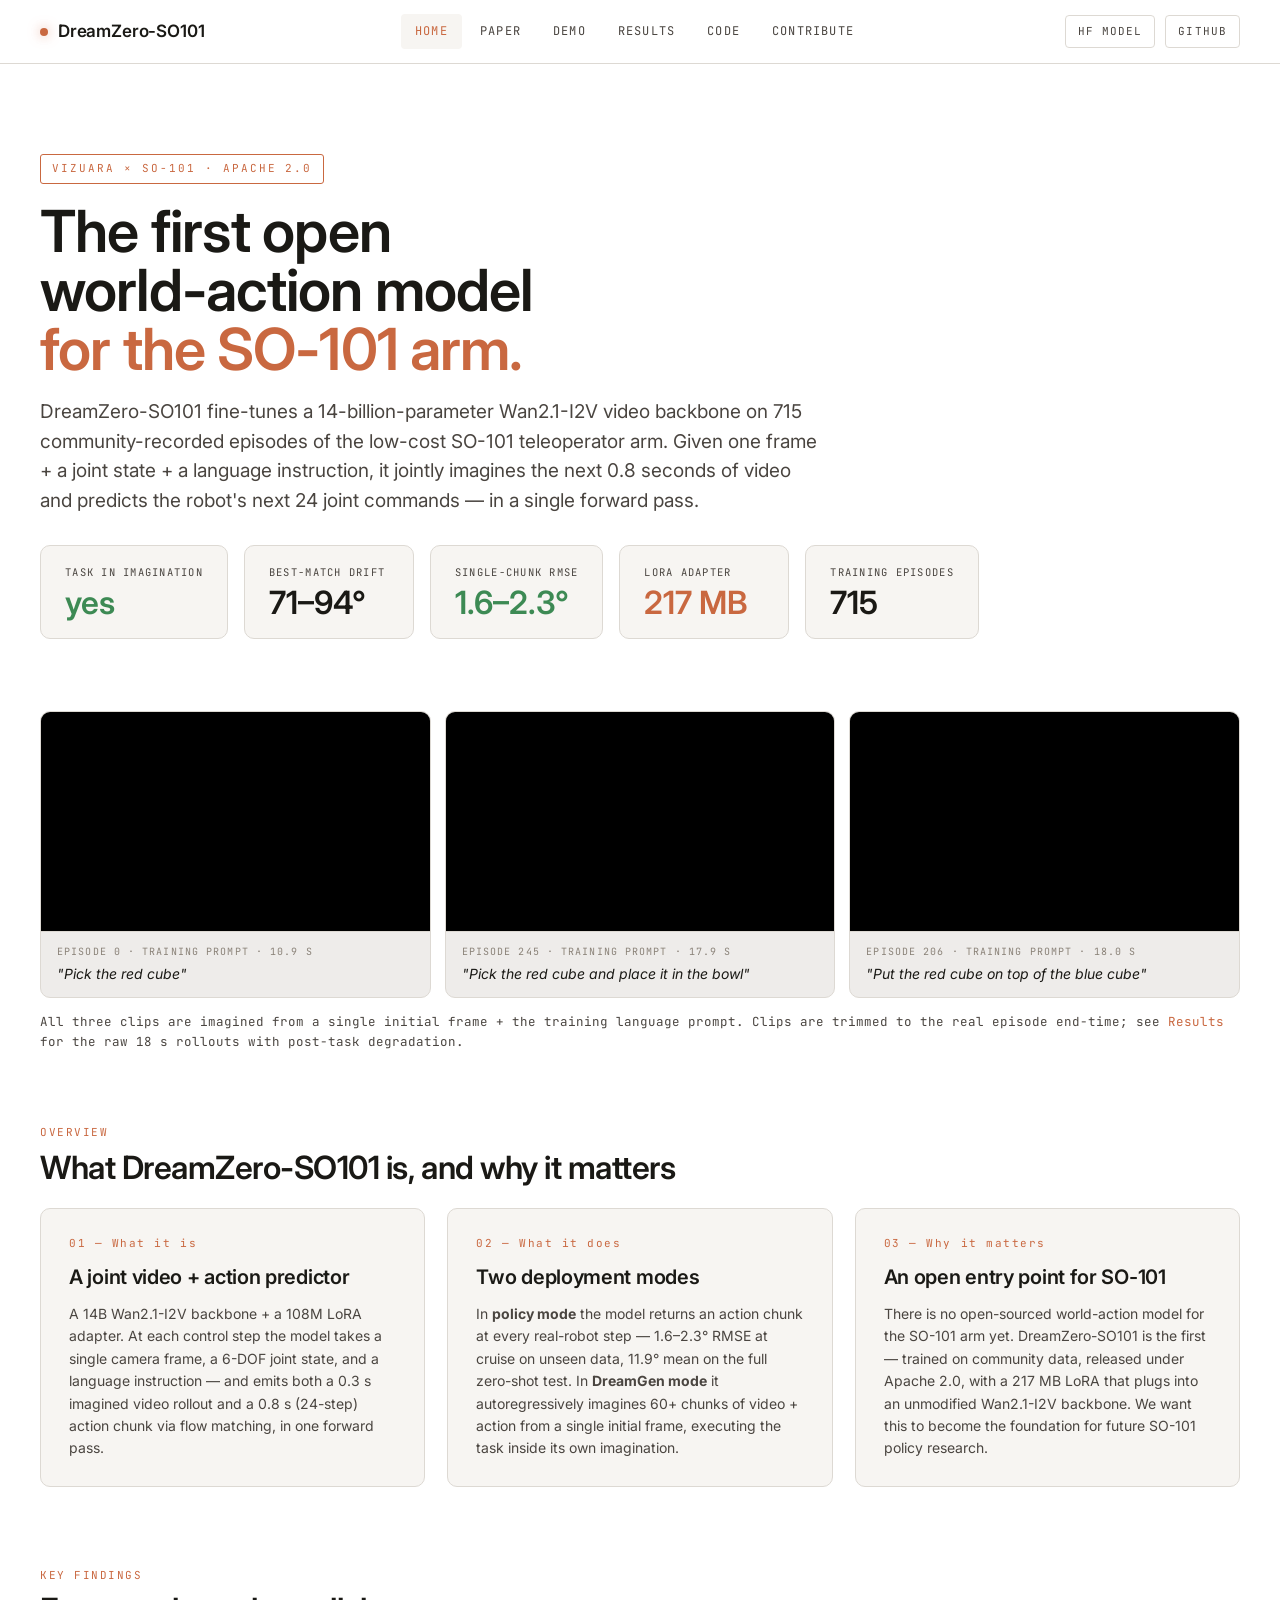
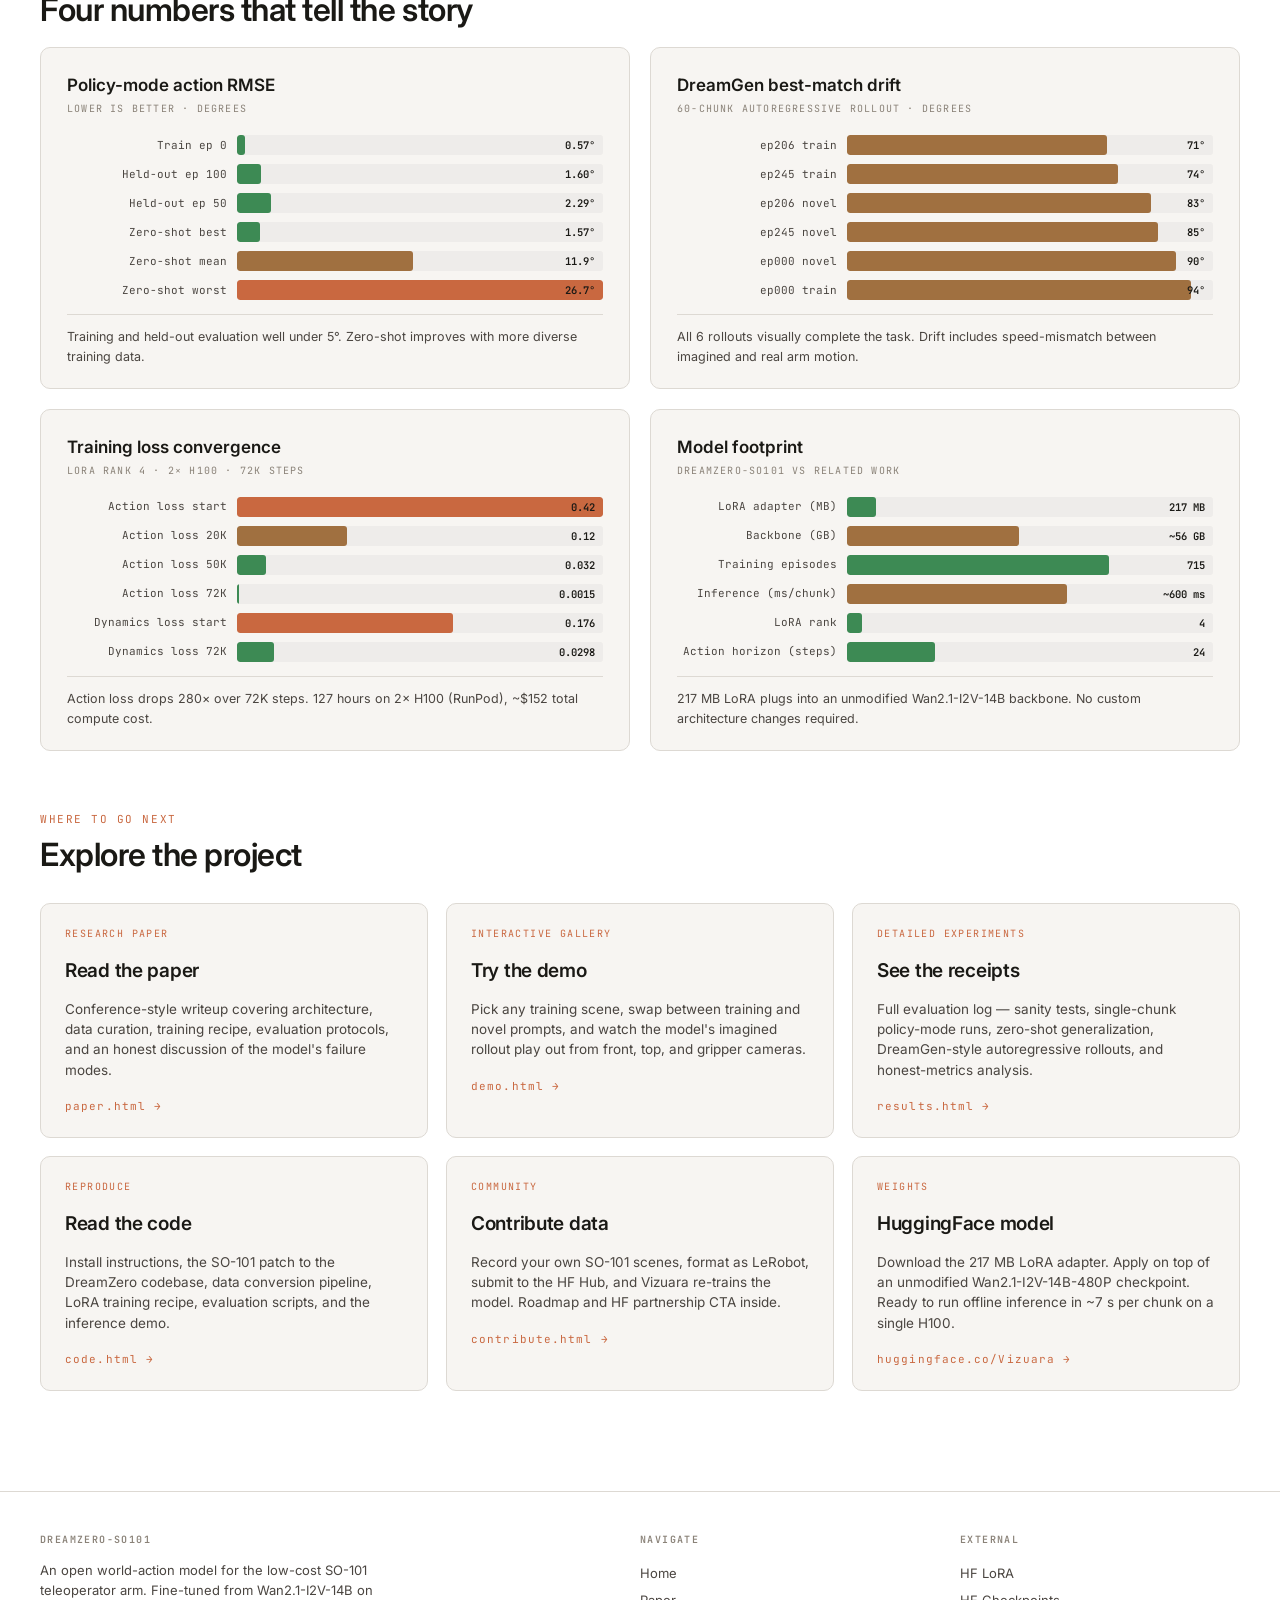
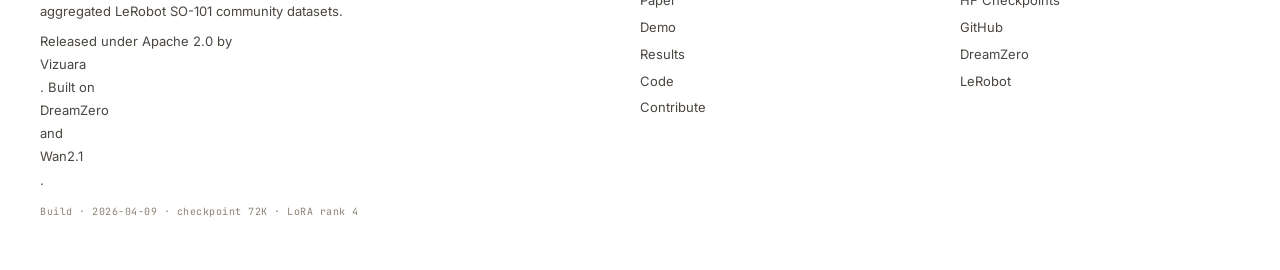
==== index.html @ cf48839a "Initial commit: DreamZero-SO101 research site" ====
<!doctype html>
<html lang="en">
<head>
<meta charset="utf-8" />
<meta name="viewport" content="width=device-width,initial-scale=1" />
<title>DreamZero-SO101 — An Open World-Action Model for the SO-101 Arm</title>
<meta name="description" content="DreamZero-SO101 is an open-source world-action model for the SO-101 robot arm, fine-tuned from Wan2.1-I2V-14B on 715 community episodes. Apache 2.0." />
<link rel="preconnect" href="https://fonts.googleapis.com">
<link rel="preconnect" href="https://fonts.gstatic.com" crossorigin>
<link href="https://fonts.googleapis.com/css2?family=Inter:wght@300;400;500;600;700&family=JetBrains+Mono:wght@400;500;600&display=swap" rel="stylesheet">
<link rel="stylesheet" href="assets/css/tokens.css">
<link rel="stylesheet" href="assets/css/layout.css">
<link rel="stylesheet" href="assets/css/components.css">
</head>
<body>

<nav class="topnav">
  <div class="topnav-inner">
    <a href="index.html" class="topnav-brand"><span class="dot"></span>DreamZero-SO101</a>
    <div class="topnav-links">
      <a href="index.html">Home</a>
      <a href="paper.html">Paper</a>
      <a href="demo.html">Demo</a>
      <a href="results.html">Results</a>
      <a href="code.html">Code</a>
      <a href="contribute.html">Contribute</a>
    </div>
    <div class="topnav-ext">
      <a href="https://huggingface.co/Vizuara/dreamzero-so101-lora" target="_blank" rel="noopener">HF Model</a>
      <a href="https://github.com/vizuara/dreamzero-so101" target="_blank" rel="noopener">GitHub</a>
    </div>
  </div>
</nav>

<div class="container">

  <section class="hero">
    <span class="kicker">Vizuara × SO-101 · Apache 2.0</span>
    <h1 style="margin-top:18px">The first open<br/>world-action model<br/><span class="accent">for the SO-101 arm.</span></h1>
    <p class="lead">
      DreamZero-SO101 fine-tunes a 14-billion-parameter Wan2.1-I2V video backbone on 715 community-recorded episodes of the low-cost SO-101 teleoperator arm.
      Given one frame + a joint state + a language instruction, it jointly imagines the next 0.8 seconds of video and predicts the robot's next 24 joint commands — in a single forward pass.
    </p>

    <div class="score-bar">
      <div class="score-pill">
        <span class="label">Task in imagination</span>
        <span class="value pass">yes</span>
      </div>
      <div class="score-pill">
        <span class="label">Best-match drift</span>
        <span class="value">71–94°</span>
      </div>
      <div class="score-pill">
        <span class="label">Single-chunk RMSE</span>
        <span class="value pass">1.6–2.3°</span>
      </div>
      <div class="score-pill">
        <span class="label">LoRA adapter</span>
        <span class="value accent">217 MB</span>
      </div>
      <div class="score-pill">
        <span class="label">Training episodes</span>
        <span class="value">715</span>
      </div>
    </div>
  </section>

  <!-- Hero video carousel -->
  <section class="hero-carousel">
    <div class="hero-clip">
      <video src="gallery/ep000_train/rollout_front.mp4" autoplay loop muted playsinline></video>
      <div class="meta">
        <div class="ep">Episode 0 · training prompt · 10.9 s</div>
        <div class="prompt">"Pick the red cube"</div>
      </div>
    </div>
    <div class="hero-clip">
      <video src="gallery/ep245_train/rollout_front.mp4" autoplay loop muted playsinline></video>
      <div class="meta">
        <div class="ep">Episode 245 · training prompt · 17.9 s</div>
        <div class="prompt">"Pick the red cube and place it in the bowl"</div>
      </div>
    </div>
    <div class="hero-clip">
      <video src="gallery/ep206_train/rollout_front.mp4" autoplay loop muted playsinline></video>
      <div class="meta">
        <div class="ep">Episode 206 · training prompt · 18.0 s</div>
        <div class="prompt">"Put the red cube on top of the blue cube"</div>
      </div>
    </div>
  </section>
  <p class="muted" style="font-size:12.5px;margin-top:6px;font-family:var(--font-mono)">All three clips are imagined from a single initial frame + the training language prompt. Clips are trimmed to the real episode end-time; see <a href="results.html">Results</a> for the raw 18 s rollouts with post-task degradation.</p>

  <!-- Three-column explainer -->
  <section class="section-head" style="margin-top:72px">
    <div class="eyebrow">Overview</div>
    <h2>What DreamZero-SO101 is, and why it matters</h2>
  </section>

  <div class="feature-grid">
    <div class="feature-card">
      <div class="num">01 — What it is</div>
      <h4>A joint video + action predictor</h4>
      <p>A 14B Wan2.1-I2V backbone + a 108M LoRA adapter. At each control step the model takes a single camera frame, a 6-DOF joint state, and a language instruction — and emits both a 0.3 s imagined video rollout and a 0.8 s (24-step) action chunk via flow matching, in one forward pass.</p>
    </div>
    <div class="feature-card">
      <div class="num">02 — What it does</div>
      <h4>Two deployment modes</h4>
      <p>In <b>policy mode</b> the model returns an action chunk at every real-robot step — 1.6–2.3° RMSE at cruise on unseen data, 11.9° mean on the full zero-shot test. In <b>DreamGen mode</b> it autoregressively imagines 60+ chunks of video + action from a single initial frame, executing the task inside its own imagination.</p>
    </div>
    <div class="feature-card">
      <div class="num">03 — Why it matters</div>
      <h4>An open entry point for SO-101</h4>
      <p>There is no open-sourced world-action model for the SO-101 arm yet. DreamZero-SO101 is the first — trained on community data, released under Apache 2.0, with a 217 MB LoRA that plugs into an unmodified Wan2.1-I2V backbone. We want this to become the foundation for future SO-101 policy research.</p>
    </div>
  </div>

  <!-- Key Findings — capgym-style charts -->
  <section class="section-head" style="margin-top:80px">
    <div class="eyebrow">Key Findings</div>
    <h2>Four numbers that tell the story</h2>
  </section>

  <div class="findings-grid">
    <!-- Finding 1: Policy RMSE bar chart -->
    <div class="finding-card">
      <div class="finding-title">Policy-mode action RMSE</div>
      <div class="finding-sub">Lower is better · degrees</div>
      <div class="bar-chart">
        <div class="bar-row">
          <div class="bar-label">Train ep 0</div>
          <div class="bar-wrap"><div class="bar-fill pass" style="width:2.3%"></div><span class="bar-val">0.57°</span></div>
        </div>
        <div class="bar-row">
          <div class="bar-label">Held-out ep 100</div>
          <div class="bar-wrap"><div class="bar-fill pass" style="width:6.5%"></div><span class="bar-val">1.60°</span></div>
        </div>
        <div class="bar-row">
          <div class="bar-label">Held-out ep 50</div>
          <div class="bar-wrap"><div class="bar-fill pass" style="width:9.3%"></div><span class="bar-val">2.29°</span></div>
        </div>
        <div class="bar-row">
          <div class="bar-label">Zero-shot best</div>
          <div class="bar-wrap"><div class="bar-fill pass" style="width:6.4%"></div><span class="bar-val">1.57°</span></div>
        </div>
        <div class="bar-row">
          <div class="bar-label">Zero-shot mean</div>
          <div class="bar-wrap"><div class="bar-fill warn" style="width:48%"></div><span class="bar-val">11.9°</span></div>
        </div>
        <div class="bar-row">
          <div class="bar-label">Zero-shot worst</div>
          <div class="bar-wrap"><div class="bar-fill fail" style="width:100%"></div><span class="bar-val">26.7°</span></div>
        </div>
      </div>
      <div class="finding-note">Training and held-out evaluation well under 5°. Zero-shot improves with more diverse training data.</div>
    </div>

    <!-- Finding 2: DreamGen drift -->
    <div class="finding-card">
      <div class="finding-title">DreamGen best-match drift</div>
      <div class="finding-sub">60-chunk autoregressive rollout · degrees</div>
      <div class="bar-chart">
        <div class="bar-row">
          <div class="bar-label">ep206 train</div>
          <div class="bar-wrap"><div class="bar-fill warn" style="width:71%"></div><span class="bar-val">71°</span></div>
        </div>
        <div class="bar-row">
          <div class="bar-label">ep245 train</div>
          <div class="bar-wrap"><div class="bar-fill warn" style="width:74%"></div><span class="bar-val">74°</span></div>
        </div>
        <div class="bar-row">
          <div class="bar-label">ep206 novel</div>
          <div class="bar-wrap"><div class="bar-fill warn" style="width:83%"></div><span class="bar-val">83°</span></div>
        </div>
        <div class="bar-row">
          <div class="bar-label">ep245 novel</div>
          <div class="bar-wrap"><div class="bar-fill warn" style="width:85%"></div><span class="bar-val">85°</span></div>
        </div>
        <div class="bar-row">
          <div class="bar-label">ep000 novel</div>
          <div class="bar-wrap"><div class="bar-fill warn" style="width:90%"></div><span class="bar-val">90°</span></div>
        </div>
        <div class="bar-row">
          <div class="bar-label">ep000 train</div>
          <div class="bar-wrap"><div class="bar-fill warn" style="width:94%"></div><span class="bar-val">94°</span></div>
        </div>
      </div>
      <div class="finding-note">All 6 rollouts visually complete the task. Drift includes speed-mismatch between imagined and real arm motion.</div>
    </div>

    <!-- Finding 3: Training loss -->
    <div class="finding-card">
      <div class="finding-title">Training loss convergence</div>
      <div class="finding-sub">LoRA rank 4 · 2× H100 · 72K steps</div>
      <div class="bar-chart">
        <div class="bar-row">
          <div class="bar-label">Action loss start</div>
          <div class="bar-wrap"><div class="bar-fill fail" style="width:100%"></div><span class="bar-val">0.42</span></div>
        </div>
        <div class="bar-row">
          <div class="bar-label">Action loss 20K</div>
          <div class="bar-wrap"><div class="bar-fill warn" style="width:30%"></div><span class="bar-val">0.12</span></div>
        </div>
        <div class="bar-row">
          <div class="bar-label">Action loss 50K</div>
          <div class="bar-wrap"><div class="bar-fill pass" style="width:8%"></div><span class="bar-val">0.032</span></div>
        </div>
        <div class="bar-row">
          <div class="bar-label">Action loss 72K</div>
          <div class="bar-wrap"><div class="bar-fill pass" style="width:0.4%"></div><span class="bar-val">0.0015</span></div>
        </div>
        <div class="bar-row">
          <div class="bar-label">Dynamics loss start</div>
          <div class="bar-wrap"><div class="bar-fill fail" style="width:59%"></div><span class="bar-val">0.176</span></div>
        </div>
        <div class="bar-row">
          <div class="bar-label">Dynamics loss 72K</div>
          <div class="bar-wrap"><div class="bar-fill pass" style="width:10%"></div><span class="bar-val">0.0298</span></div>
        </div>
      </div>
      <div class="finding-note">Action loss drops 280× over 72K steps. 127 hours on 2× H100 (RunPod), ~$152 total compute cost.</div>
    </div>

    <!-- Finding 4: vs baseline -->
    <div class="finding-card">
      <div class="finding-title">Model footprint</div>
      <div class="finding-sub">DreamZero-SO101 vs related work</div>
      <div class="bar-chart">
        <div class="bar-row">
          <div class="bar-label">LoRA adapter (MB)</div>
          <div class="bar-wrap"><div class="bar-fill pass" style="width:8%"></div><span class="bar-val">217 MB</span></div>
        </div>
        <div class="bar-row">
          <div class="bar-label">Backbone (GB)</div>
          <div class="bar-wrap"><div class="bar-fill warn" style="width:47%"></div><span class="bar-val">~56 GB</span></div>
        </div>
        <div class="bar-row">
          <div class="bar-label">Training episodes</div>
          <div class="bar-wrap"><div class="bar-fill pass" style="width:71.5%"></div><span class="bar-val">715</span></div>
        </div>
        <div class="bar-row">
          <div class="bar-label">Inference (ms/chunk)</div>
          <div class="bar-wrap"><div class="bar-fill warn" style="width:60%"></div><span class="bar-val">~600 ms</span></div>
        </div>
        <div class="bar-row">
          <div class="bar-label">LoRA rank</div>
          <div class="bar-wrap"><div class="bar-fill pass" style="width:4%"></div><span class="bar-val">4</span></div>
        </div>
        <div class="bar-row">
          <div class="bar-label">Action horizon (steps)</div>
          <div class="bar-wrap"><div class="bar-fill pass" style="width:24%"></div><span class="bar-val">24</span></div>
        </div>
      </div>
      <div class="finding-note">217 MB LoRA plugs into an unmodified Wan2.1-I2V-14B backbone. No custom architecture changes required.</div>
    </div>
  </div>

  <!-- CTA grid -->
  <section class="section-head">
    <div class="eyebrow">Where to go next</div>
    <h2>Explore the project</h2>
  </section>

  <div class="cta-grid">
    <a class="cta-card" href="paper.html">
      <span class="tag">Research paper</span>
      <h4>Read the paper</h4>
      <p>Conference-style writeup covering architecture, data curation, training recipe, evaluation protocols, and an honest discussion of the model's failure modes.</p>
      <span class="arrow">paper.html →</span>
    </a>
    <a class="cta-card" href="demo.html">
      <span class="tag">Interactive gallery</span>
      <h4>Try the demo</h4>
      <p>Pick any training scene, swap between training and novel prompts, and watch the model's imagined rollout play out from front, top, and gripper cameras.</p>
      <span class="arrow">demo.html →</span>
    </a>
    <a class="cta-card" href="results.html">
      <span class="tag">Detailed experiments</span>
      <h4>See the receipts</h4>
      <p>Full evaluation log — sanity tests, single-chunk policy-mode runs, zero-shot generalization, DreamGen-style autoregressive rollouts, and honest-metrics analysis.</p>
      <span class="arrow">results.html →</span>
    </a>
    <a class="cta-card" href="code.html">
      <span class="tag">Reproduce</span>
      <h4>Read the code</h4>
      <p>Install instructions, the SO-101 patch to the DreamZero codebase, data conversion pipeline, LoRA training recipe, evaluation scripts, and the inference demo.</p>
      <span class="arrow">code.html →</span>
    </a>
    <a class="cta-card" href="contribute.html">
      <span class="tag">Community</span>
      <h4>Contribute data</h4>
      <p>Record your own SO-101 scenes, format as LeRobot, submit to the HF Hub, and Vizuara re-trains the model. Roadmap and HF partnership CTA inside.</p>
      <span class="arrow">contribute.html →</span>
    </a>
    <a class="cta-card" href="https://huggingface.co/Vizuara/dreamzero-so101-lora" target="_blank" rel="noopener">
      <span class="tag">Weights</span>
      <h4>HuggingFace model</h4>
      <p>Download the 217 MB LoRA adapter. Apply on top of an unmodified Wan2.1-I2V-14B-480P checkpoint. Ready to run offline inference in ~7 s per chunk on a single H100.</p>
      <span class="arrow">huggingface.co/Vizuara →</span>
    </a>
  </div>

</div>

<footer class="site-footer">
  <div class="brand-block">
    <h5>DreamZero-SO101</h5>
    <p>An open world-action model for the low-cost SO-101 teleoperator arm. Fine-tuned from Wan2.1-I2V-14B on aggregated LeRobot SO-101 community datasets.</p>
    <p>Released under Apache 2.0 by <a href="https://vizuara.ai" target="_blank" rel="noopener">Vizuara</a>. Built on <a href="https://github.com/dreamzero0/dreamzero" target="_blank" rel="noopener">DreamZero</a> and <a href="https://github.com/Wan-Video/Wan2.1" target="_blank" rel="noopener">Wan2.1</a>.</p>
    <div class="meta">Build · 2026-04-09 · checkpoint 72K · LoRA rank 4</div>
  </div>
  <div>
    <h5>Navigate</h5>
    <a href="index.html">Home</a>
    <a href="paper.html">Paper</a>
    <a href="demo.html">Demo</a>
    <a href="results.html">Results</a>
    <a href="code.html">Code</a>
    <a href="contribute.html">Contribute</a>
  </div>
  <div>
    <h5>External</h5>
    <a href="https://huggingface.co/Vizuara/dreamzero-so101-lora" target="_blank" rel="noopener">HF LoRA</a>
    <a href="https://huggingface.co/Vizuara/dreamzero-so101-checkpoints" target="_blank" rel="noopener">HF Checkpoints</a>
    <a href="https://github.com/vizuara/dreamzero-so101" target="_blank" rel="noopener">GitHub</a>
    <a href="https://github.com/dreamzero0/dreamzero" target="_blank" rel="noopener">DreamZero</a>
    <a href="https://github.com/huggingface/lerobot" target="_blank" rel="noopener">LeRobot</a>
  </div>
</footer>

<script src="assets/js/nav.js"></script>
</body>
</html>
---- assets/css/tokens.css ----
/* DreamZero-SO101 — shared design tokens */
:root {
  /* Typography */
  --font-sans: 'Inter', -apple-system, BlinkMacSystemFont, system-ui, sans-serif;
  --font-serif: 'Inter', 'Iowan Old Style', Georgia, serif;
  --font-mono: 'JetBrains Mono', 'SF Mono', Menlo, monospace;

  /* Light academic palette */
  --bg: #FFFFFF;
  --panel: #F7F5F2;
  --panel2: #EEECEA;
  --panel3: #E4E1DC;
  --line: #DDD9D3;
  --line-hi: #C8C3BB;

  /* Ink scale */
  --ink: #1A1915;
  --ink-dim: #4A4540;
  --ink-faint: #8A8278;

  /* Accents (Vizuara brand preserved) */
  --accent: #C96840;   /* orange — slightly richer on white */
  --warm: #A07040;     /* tan */
  --teal: #3D8A54;     /* pass / ground truth — darker for white bg */
  --blue: #2E6A99;
  --purple: #6A4EA8;
  --gold: #B8920A;
  --pass: #3D8A54;
  --fail: #C96840;
  --soft: #A07040;

  /* Layout */
  --container: 1280px;
  --container-narrow: 780px;
  --radius: 10px;
  --radius-sm: 6px;
  --radius-lg: 14px;

  /* Spacing scale */
  --s1: 4px;
  --s2: 8px;
  --s3: 12px;
  --s4: 16px;
  --s5: 24px;
  --s6: 32px;
  --s7: 48px;
  --s8: 64px;

  /* Build metadata */
  --build-date: "2026-04-09";
}

*, *::before, *::after { box-sizing: border-box; }
html, body { margin: 0; padding: 0; }

body {
  background: var(--bg);
  color: var(--ink);
  font-family: var(--font-sans);
  font-weight: 400;
  line-height: 1.6;
  -webkit-font-smoothing: antialiased;
  -moz-osx-font-smoothing: grayscale;
  min-height: 100vh;
}

a { color: var(--accent); text-decoration: none; border-bottom: 1px solid transparent; transition: border-color .15s; }
a:hover { border-bottom-color: var(--accent); }

h1, h2, h3, h4, h5 {
  font-family: var(--font-serif);
  font-weight: 600;
  letter-spacing: -0.015em;
  margin: 0;
  color: var(--ink);
}
h1 { font-size: 54px; line-height: 1.05; }
h2 { font-size: 32px; line-height: 1.15; margin: 0 0 18px; }
h3 { font-size: 22px; line-height: 1.2; }
h4 { font-size: 17px; }

p { margin: 0 0 14px; color: var(--ink-dim); }
p strong { color: var(--ink); font-weight: 600; }

code, .mono {
  font-family: var(--font-mono);
  font-size: 13px;
}

.kicker {
  display: inline-block;
  font-family: var(--font-mono);
  font-size: 11px;
  letter-spacing: 0.18em;
  text-transform: uppercase;
  color: var(--accent);
  padding: 5px 11px;
  border: 1px solid var(--accent);
  border-radius: 3px;
}

.muted { color: var(--ink-dim); }
.faint { color: var(--ink-faint); }

hr.divider {
  height: 1px;
  background: var(--line);
  border: none;
  margin: 56px 0;
}
---- assets/css/layout.css ----
/* DreamZero-SO101 — layout (nav, container, footer, grid) */

/* ====== Sticky top nav ====== */
.topnav {
  position: sticky;
  top: 0;
  z-index: 100;
  background: rgba(255, 255, 255, 0.92);
  backdrop-filter: blur(10px);
  -webkit-backdrop-filter: blur(10px);
  border-bottom: 1px solid var(--line);
}
.topnav-inner {
  max-width: var(--container);
  margin: 0 auto;
  padding: 14px 40px;
  display: flex;
  align-items: center;
  gap: 28px;
  flex-wrap: wrap;
}
.topnav-brand {
  font-family: var(--font-serif);
  font-weight: 600;
  font-size: 17px;
  color: var(--ink);
  letter-spacing: -0.01em;
  border: none;
}
.topnav-brand .dot {
  display: inline-block;
  width: 8px;
  height: 8px;
  border-radius: 50%;
  background: var(--accent);
  margin-right: 10px;
  vertical-align: middle;
  box-shadow: 0 0 12px rgba(217, 119, 87, 0.6);
}
.topnav-brand:hover { border: none; }

.topnav-links {
  display: flex;
  gap: 4px;
  flex-wrap: wrap;
  flex: 1;
  justify-content: center;
}
.topnav-links a {
  font-family: var(--font-mono);
  font-size: 12px;
  text-transform: uppercase;
  letter-spacing: 0.1em;
  color: var(--ink-dim);
  padding: 8px 14px;
  border-radius: 4px;
  border: none;
  transition: color .15s, background .15s;
}
.topnav-links a:hover {
  color: var(--ink);
  background: var(--panel);
  border: none;
}
.topnav-links a.active {
  color: var(--accent);
  background: var(--panel);
}
.topnav-ext {
  display: flex;
  gap: 10px;
  align-items: center;
}
.topnav-ext a {
  font-family: var(--font-mono);
  font-size: 11px;
  text-transform: uppercase;
  letter-spacing: 0.1em;
  color: var(--ink-dim);
  padding: 7px 12px;
  border: 1px solid var(--line);
  border-radius: 4px;
  transition: all .15s;
}
.topnav-ext a:hover {
  color: var(--accent);
  border-color: var(--accent);
}

/* ====== Container ====== */
.container {
  max-width: var(--container);
  margin: 0 auto;
  padding: 60px 40px 100px;
}
.container-narrow {
  max-width: var(--container-narrow);
  margin: 0 auto;
  padding: 60px 32px 100px;
}

/* ====== Hero ====== */
.hero {
  padding: 30px 0 24px;
}
.hero h1 {
  font-size: 58px;
  line-height: 1.02;
  margin-bottom: 18px;
  max-width: 980px;
}
.hero h1 .accent { color: var(--accent); }
.hero .lead {
  color: var(--ink-dim);
  font-size: 19px;
  line-height: 1.55;
  max-width: 780px;
  margin-bottom: 28px;
}

/* ====== Footer ====== */
footer.site-footer {
  max-width: var(--container);
  margin: 0 auto;
  padding: 40px 40px 50px;
  border-top: 1px solid var(--line);
  display: grid;
  grid-template-columns: 2fr 1fr 1fr;
  gap: 40px;
}
footer.site-footer h5 {
  font-family: var(--font-mono);
  font-size: 10px;
  text-transform: uppercase;
  letter-spacing: 0.14em;
  color: var(--ink-faint);
  margin: 0 0 12px;
  font-weight: 600;
}
footer.site-footer a {
  display: block;
  font-size: 13px;
  color: var(--ink-dim);
  padding: 3px 0;
  border: none;
}
footer.site-footer a:hover { color: var(--accent); }
footer.site-footer .brand-block p {
  font-size: 13px;
  line-height: 1.55;
  max-width: 380px;
  margin: 0 0 10px;
}
footer.site-footer .meta {
  font-family: var(--font-mono);
  font-size: 10px;
  color: var(--ink-faint);
  letter-spacing: 0.05em;
  margin-top: 14px;
}

/* ====== Responsive ====== */
@media (max-width: 960px) {
  .container { padding: 40px 22px 80px; }
  .topnav-inner { padding: 12px 22px; gap: 16px; }
  .topnav-links { order: 3; flex-basis: 100%; justify-content: flex-start; margin-top: 8px; }
  .hero h1 { font-size: 40px; }
  .hero .lead { font-size: 17px; }
  h1 { font-size: 40px; }
  h2 { font-size: 26px; }
  footer.site-footer { grid-template-columns: 1fr; gap: 24px; padding: 30px 22px 40px; }
}
---- assets/css/components.css ----
/* DreamZero-SO101 — reusable components */

/* ====== Score bar (KPI pills) ====== */
.score-bar {
  display: flex;
  gap: 16px;
  flex-wrap: wrap;
  margin: 30px 0 14px;
}
.score-pill {
  background: var(--panel);
  border: 1px solid var(--line);
  border-radius: 10px;
  padding: 18px 24px;
  display: flex;
  flex-direction: column;
  gap: 4px;
  min-width: 170px;
}
.score-pill .label {
  color: var(--ink-dim);
  font-size: 10.5px;
  text-transform: uppercase;
  letter-spacing: 0.12em;
  font-family: var(--font-mono);
}
.score-pill .value {
  font-family: var(--font-serif);
  font-size: 32px;
  color: var(--ink);
  font-weight: 600;
  line-height: 1.1;
}
.score-pill .value.pass { color: var(--pass); }
.score-pill .value.warn { color: var(--soft); }
.score-pill .value.fail { color: var(--fail); }
.score-pill .value.accent { color: var(--accent); }
.score-pill .value.blue { color: var(--blue); }
.score-pill .value.purple { color: var(--purple); }

/* ====== CTA grid ====== */
.cta-grid {
  display: grid;
  grid-template-columns: repeat(3, 1fr);
  gap: 18px;
  margin-top: 30px;
}
@media (max-width: 900px) { .cta-grid { grid-template-columns: 1fr; } }
.cta-card {
  background: var(--panel);
  border: 1px solid var(--line);
  border-radius: var(--radius);
  padding: 22px 24px;
  display: flex;
  flex-direction: column;
  gap: 8px;
  text-decoration: none;
  color: var(--ink);
  border-color: var(--line);
  transition: border-color .15s, transform .15s, background .15s;
  border-bottom: 1px solid var(--line);
}
.cta-card:hover {
  border: 1px solid var(--accent);
  transform: translateY(-2px);
  background: var(--panel2);
}
.cta-card .tag {
  font-family: var(--font-mono);
  font-size: 10px;
  letter-spacing: 0.14em;
  text-transform: uppercase;
  color: var(--accent);
  margin-bottom: 4px;
}
.cta-card h4 {
  font-family: var(--font-serif);
  font-size: 19px;
  margin: 2px 0 4px;
  color: var(--ink);
}
.cta-card p {
  color: var(--ink-dim);
  font-size: 13.5px;
  margin: 0;
  line-height: 1.5;
}
.cta-card .arrow {
  margin-top: 10px;
  font-family: var(--font-mono);
  font-size: 11px;
  color: var(--accent);
  letter-spacing: 0.1em;
}

/* ====== Feature cards (3-col "what is" etc.) ====== */
.feature-grid {
  display: grid;
  grid-template-columns: repeat(3, 1fr);
  gap: 22px;
  margin-top: 22px;
}
@media (max-width: 960px) { .feature-grid { grid-template-columns: 1fr; } }
.feature-card {
  background: var(--panel);
  border: 1px solid var(--line);
  border-radius: var(--radius);
  padding: 26px 28px;
}
.feature-card .num {
  font-family: var(--font-mono);
  font-size: 11px;
  color: var(--accent);
  letter-spacing: 0.14em;
  margin-bottom: 8px;
}
.feature-card h4 {
  font-family: var(--font-serif);
  font-size: 20px;
  color: var(--ink);
  margin: 0 0 10px;
}
.feature-card p {
  color: var(--ink-dim);
  font-size: 14px;
  line-height: 1.6;
  margin: 0;
}

/* ====== Hero video carousel ====== */
.hero-carousel {
  display: grid;
  grid-template-columns: repeat(3, 1fr);
  gap: 14px;
  margin: 34px 0 14px;
}
@media (max-width: 900px) { .hero-carousel { grid-template-columns: 1fr; } }
.hero-clip {
  background: var(--panel2);
  border: 1px solid var(--line);
  border-radius: var(--radius);
  overflow: hidden;
  display: flex;
  flex-direction: column;
}
.hero-clip video {
  width: 100%;
  display: block;
  background: #000;
  aspect-ratio: 16 / 9;
  object-fit: cover;
}
.hero-clip .meta {
  padding: 12px 16px;
  display: flex;
  flex-direction: column;
  gap: 3px;
  border-top: 1px solid var(--line);
}
.hero-clip .ep {
  font-family: var(--font-mono);
  font-size: 10px;
  text-transform: uppercase;
  letter-spacing: 0.11em;
  color: var(--ink-faint);
}
.hero-clip .prompt {
  font-family: var(--font-serif);
  font-size: 14px;
  color: var(--ink);
  font-style: italic;
}

/* ====== Prelude / callout box ====== */
.prelude {
  background: var(--panel);
  border-left: 3px solid var(--accent);
  padding: 22px 28px;
  border-radius: 0 var(--radius-sm) var(--radius-sm) 0;
  margin: 20px 0 26px;
  color: var(--ink);
  font-size: 15px;
  line-height: 1.65;
}
.prelude strong { color: var(--accent); font-weight: 600; }
.prelude code {
  font-family: var(--font-mono);
  font-size: 13px;
  background: var(--panel2);
  padding: 1px 6px;
  border-radius: 3px;
  color: var(--warm);
}
.prelude.teal { border-left-color: var(--teal); }
.prelude.teal strong { color: var(--teal); }
.prelude.blue { border-left-color: var(--blue); }
.prelude.blue strong { color: var(--blue); }
.prelude.purple { border-left-color: var(--purple); }
.prelude.purple strong { color: var(--purple); }
.prelude.warm { border-left-color: var(--warm); }
.prelude.warm strong { color: var(--warm); }

/* ====== Episode cards (used in results) ====== */
.ep-card {
  background: var(--panel);
  border: 1px solid var(--line);
  border-radius: var(--radius);
  padding: 32px;
  margin: 28px 0;
}
.ep-head {
  display: flex;
  align-items: flex-start;
  justify-content: space-between;
  gap: 28px;
  margin-bottom: 22px;
  flex-wrap: wrap;
}
.ep-head .left { flex: 1; min-width: 280px; }
.ep-head h3 { font-size: 22px; }
.ep-head .prompt {
  font-family: var(--font-serif);
  font-size: 20px;
  font-style: italic;
  color: var(--accent);
  margin: 6px 0 4px;
  line-height: 1.25;
}
.ep-head .meta-row {
  font-family: var(--font-mono);
  font-size: 11px;
  color: var(--ink-dim);
  display: flex;
  gap: 16px;
  flex-wrap: wrap;
  margin-top: 6px;
}
.ep-head .meta-row .tag { color: var(--ink-faint); }
.ep-head .metrics { display: flex; gap: 12px; flex-wrap: wrap; }

.metric {
  background: var(--panel2);
  border: 1px solid var(--line);
  border-radius: var(--radius-sm);
  padding: 11px 16px;
  min-width: 120px;
}
.metric .lbl {
  color: var(--ink-dim);
  font-size: 10px;
  text-transform: uppercase;
  letter-spacing: 0.1em;
  font-family: var(--font-mono);
}
.metric .val {
  font-family: var(--font-mono);
  font-size: 19px;
  color: var(--ink);
  font-weight: 600;
  margin-top: 2px;
}
.metric .val.good { color: var(--pass); }
.metric .val.mid { color: var(--soft); }

/* ====== Video grids (results) ====== */
.vid-grid {
  display: grid;
  grid-template-columns: repeat(2, 1fr);
  gap: 16px;
  margin-bottom: 20px;
}
.vid-cell {
  background: var(--panel2);
  border: 1px solid var(--line);
  border-radius: var(--radius-sm);
  overflow: hidden;
  display: flex;
  flex-direction: column;
}
.vid-cell .head {
  padding: 11px 14px;
  border-bottom: 1px solid var(--line);
  display: flex;
  justify-content: space-between;
  align-items: center;
}
.vid-cell .title {
  font-family: var(--font-serif);
  font-size: 14px;
  color: var(--ink);
}
.vid-cell .badge {
  font-family: var(--font-mono);
  font-size: 9px;
  text-transform: uppercase;
  letter-spacing: 0.1em;
  padding: 3px 8px;
  border-radius: 3px;
}
.vid-cell .badge.pred {
  background: rgba(217,119,87,0.18);
  color: var(--accent);
  border: 1px solid rgba(217,119,87,0.4);
}
.vid-cell .badge.gt {
  background: rgba(125,164,136,0.18);
  color: var(--teal);
  border: 1px solid rgba(125,164,136,0.4);
}
.vid-cell video { width: 100%; display: block; background: #000; }

.vid-wrap { position: relative; }
.vid-wrap .counter {
  position: absolute;
  top: 10px;
  right: 12px;
  font-family: var(--font-mono);
  font-size: 11px;
  color: #fff;
  background: rgba(0,0,0,0.6);
  padding: 3px 8px;
  border-radius: 3px;
  pointer-events: none;
  letter-spacing: 0.05em;
}
.vid-wrap .corner-time {
  position: absolute;
  bottom: 10px;
  left: 12px;
  font-family: var(--font-mono);
  font-size: 10px;
  color: #F2EAD8;
  background: rgba(0,0,0,0.6);
  padding: 3px 8px;
  border-radius: 3px;
  pointer-events: none;
  letter-spacing: 0.05em;
}

.plot-img {
  width: 100%;
  border: 1px solid var(--line);
  border-radius: var(--radius-sm);
  display: block;
  margin-top: 6px;
}
.plot-cap {
  color: var(--ink-dim);
  font-size: 13px;
  margin-top: 8px;
  font-style: italic;
}
.plot-section { margin-top: 24px; }

/* ====== Gallery demo page ====== */
.gallery-shell {
  display: grid;
  grid-template-columns: 300px 1fr;
  gap: 26px;
  margin-top: 20px;
}
@media (max-width: 960px) { .gallery-shell { grid-template-columns: 1fr; } }

.gallery-sidebar {
  background: var(--panel);
  border: 1px solid var(--line);
  border-radius: var(--radius);
  padding: 20px;
  max-height: calc(100vh - 120px);
  overflow-y: auto;
  position: sticky;
  top: 80px;
}
.gallery-sidebar h4 {
  font-family: var(--font-mono);
  font-size: 10px;
  text-transform: uppercase;
  letter-spacing: 0.14em;
  color: var(--ink-faint);
  margin: 0 0 14px;
  font-weight: 600;
}
.gallery-group { margin-bottom: 18px; }
.gallery-group .label {
  font-family: var(--font-mono);
  font-size: 9.5px;
  text-transform: uppercase;
  letter-spacing: 0.12em;
  color: var(--accent);
  margin: 0 0 8px;
  padding: 0 0 4px;
  border-bottom: 1px solid var(--line);
}
.gallery-thumb {
  display: flex;
  gap: 10px;
  align-items: center;
  padding: 8px;
  border-radius: var(--radius-sm);
  cursor: pointer;
  border: 1px solid transparent;
  margin-bottom: 6px;
  transition: background .15s, border-color .15s;
}
.gallery-thumb:hover {
  background: var(--panel2);
  border-color: var(--line);
}
.gallery-thumb.active {
  background: var(--panel2);
  border-color: var(--accent);
}
.gallery-thumb img {
  width: 68px;
  height: 48px;
  object-fit: cover;
  border-radius: 4px;
  border: 1px solid var(--line);
  flex-shrink: 0;
}
.gallery-thumb .txt {
  display: flex;
  flex-direction: column;
  gap: 2px;
  min-width: 0;
}
.gallery-thumb .ep {
  font-family: var(--font-mono);
  font-size: 9.5px;
  color: var(--ink-faint);
  text-transform: uppercase;
  letter-spacing: 0.09em;
}
.gallery-thumb .task {
  font-size: 12px;
  color: var(--ink);
  overflow: hidden;
  text-overflow: ellipsis;
  white-space: nowrap;
}

.gallery-main {
  background: var(--panel);
  border: 1px solid var(--line);
  border-radius: var(--radius);
  padding: 28px 32px;
}
.gallery-main .mprompt {
  font-family: var(--font-serif);
  font-size: 22px;
  font-style: italic;
  color: var(--accent);
  margin: 6px 0 10px;
}
.gallery-main .mmeta {
  font-family: var(--font-mono);
  font-size: 11px;
  color: var(--ink-dim);
  display: flex;
  gap: 16px;
  flex-wrap: wrap;
  margin-bottom: 18px;
}
.gallery-main .mmeta .tag { color: var(--ink-faint); }

.cam-tabs {
  display: flex;
  gap: 6px;
  margin: 14px 0 10px;
}
.cam-tab {
  font-family: var(--font-mono);
  font-size: 11px;
  text-transform: uppercase;
  letter-spacing: 0.1em;
  color: var(--ink-dim);
  padding: 7px 13px;
  border: 1px solid var(--line);
  background: var(--panel2);
  border-radius: 4px;
  cursor: pointer;
  transition: all .15s;
}
.cam-tab:hover { color: var(--ink); }
.cam-tab.active {
  color: var(--accent);
  border-color: var(--accent);
  background: rgba(217,119,87,0.1);
}

.prompt-pills {
  display: flex;
  gap: 8px;
  flex-wrap: wrap;
  margin: 14px 0 10px;
}
.prompt-pill {
  font-family: var(--font-mono);
  font-size: 10.5px;
  padding: 6px 12px;
  border: 1px solid var(--line);
  background: var(--panel2);
  color: var(--ink-dim);
  border-radius: 4px;
  cursor: pointer;
  transition: all .15s;
}
.prompt-pill:hover { color: var(--ink); }
.prompt-pill.active {
  border-color: var(--accent);
  color: var(--accent);
  background: rgba(217,119,87,0.1);
}
.prompt-pill .kind {
  color: var(--ink-faint);
  margin-right: 6px;
}

.gallery-player {
  background: #000;
  border-radius: var(--radius-sm);
  border: 1px solid var(--line);
  overflow: hidden;
  margin-top: 10px;
}
.gallery-player video {
  width: 100%;
  display: block;
  aspect-ratio: 16 / 9;
  object-fit: contain;
}

.gallery-note {
  margin-top: 18px;
  padding: 14px 18px;
  background: var(--panel2);
  border: 1px solid var(--line);
  border-left: 3px solid var(--warm);
  border-radius: 0 var(--radius-sm) var(--radius-sm) 0;
  font-size: 13px;
  color: var(--ink-dim);
  line-height: 1.55;
}

/* Section headings */
.section-head {
  margin: 60px 0 18px;
}
.section-head .eyebrow {
  font-family: var(--font-mono);
  font-size: 11px;
  letter-spacing: 0.14em;
  text-transform: uppercase;
  color: var(--accent);
  margin-bottom: 8px;
}

/* Code blocks */
pre.code-block {
  background: var(--panel2);
  border: 1px solid var(--line);
  border-radius: var(--radius-sm);
  padding: 18px 22px;
  font-family: var(--font-mono);
  font-size: 12.5px;
  line-height: 1.55;
  color: var(--ink);
  overflow-x: auto;
  margin: 14px 0;
}
pre.code-block .comment { color: var(--ink-faint); }
pre.code-block .keyword { color: var(--accent); }
pre.code-block .str { color: var(--teal); }

/* Tables */
table.data-table {
  width: 100%;
  border-collapse: collapse;
  margin: 14px 0;
  background: var(--panel);
  border: 1px solid var(--line);
  border-radius: var(--radius-sm);
  overflow: hidden;
}
table.data-table th,
table.data-table td {
  padding: 11px 16px;
  text-align: left;
  font-family: var(--font-mono);
  font-size: 12.5px;
  border-bottom: 1px solid var(--line);
}
table.data-table th {
  color: var(--ink-dim);
  background: var(--panel2);
  text-transform: uppercase;
  letter-spacing: 0.08em;
  font-size: 10px;
  font-weight: 500;
}
table.data-table td { color: var(--ink); }
table.data-table tbody tr:last-child td { border-bottom: none; }
table.data-table td.num { color: var(--teal); }

/* Paper-specific */
.paper-shell { max-width: 780px; margin: 0 auto; padding: 50px 32px 100px; }
.paper-shell h1 { font-size: 40px; line-height: 1.1; margin: 0 0 16px; }
.paper-shell h2 {
  font-size: 23px;
  margin: 42px 0 12px;
  padding-bottom: 6px;
  border-bottom: 1px solid var(--line);
}
.paper-shell h3 { font-size: 18px; margin: 26px 0 10px; color: var(--ink); }
.paper-shell h4 { font-size: 15px; margin: 22px 0 8px; color: var(--accent); font-family: var(--font-serif); font-weight: 600; }
.paper-shell p {
  color: var(--ink);
  font-size: 15.5px;
  line-height: 1.7;
  margin: 0 0 14px;
  text-align: justify;
  hyphens: auto;
}
.paper-shell .authors {
  font-size: 14px;
  color: var(--ink-dim);
  margin: 6px 0 2px;
  font-family: var(--font-sans);
}
.paper-shell .affil {
  font-family: var(--font-mono);
  font-size: 11px;
  color: var(--ink-faint);
  letter-spacing: 0.05em;
  margin: 4px 0 22px;
}
.paper-shell .abstract {
  background: var(--panel);
  border: 1px solid var(--line);
  border-left: 3px solid var(--accent);
  padding: 20px 26px;
  border-radius: 0 var(--radius-sm) var(--radius-sm) 0;
  margin: 20px 0 36px;
}
.paper-shell .abstract h4 {
  font-family: var(--font-mono);
  font-size: 10.5px;
  letter-spacing: 0.14em;
  text-transform: uppercase;
  color: var(--accent);
  margin: 0 0 8px;
}
.paper-shell .abstract p {
  font-size: 14px;
  line-height: 1.65;
  color: var(--ink);
  margin: 0;
  text-align: left;
}
.paper-shell figure {
  margin: 24px 0;
  background: var(--panel2);
  border: 1px solid var(--line);
  border-radius: var(--radius-sm);
  padding: 16px;
}
.paper-shell figure img {
  width: 100%;
  display: block;
  border-radius: var(--radius-sm);
  margin-bottom: 10px;
}
.paper-shell figure figcaption {
  font-size: 12.5px;
  color: var(--ink-dim);
  text-align: left;
  line-height: 1.55;
  font-family: var(--font-sans);
  font-style: italic;
}
.paper-shell figure figcaption b {
  color: var(--accent);
  font-style: normal;
  font-family: var(--font-mono);
  font-size: 11px;
  text-transform: uppercase;
  letter-spacing: 0.1em;
  margin-right: 8px;
}
.paper-shell ul, .paper-shell ol {
  color: var(--ink);
  font-size: 15px;
  line-height: 1.7;
  padding-left: 22px;
  margin: 8px 0 16px;
}
.paper-shell code {
  background: var(--panel2);
  padding: 1px 6px;
  border-radius: 3px;
  color: var(--warm);
  font-size: 13px;
}
.paper-shell .refs {
  font-size: 12.5px;
  line-height: 1.55;
  color: var(--ink-dim);
  font-family: var(--font-sans);
}
.paper-shell .refs li {
  margin-bottom: 8px;
  text-align: left;
}

/* Contribution flow */
.flow-steps {
  display: grid;
  grid-template-columns: repeat(5, 1fr);
  gap: 12px;
  margin: 22px 0;
}
@media (max-width: 960px) { .flow-steps { grid-template-columns: 1fr 1fr; } }
.flow-step {
  background: var(--panel);
  border: 1px solid var(--line);
  border-radius: var(--radius-sm);
  padding: 16px;
  position: relative;
}
.flow-step .n {
  font-family: var(--font-mono);
  font-size: 10px;
  color: var(--accent);
  letter-spacing: 0.14em;
}
.flow-step h5 {
  font-family: var(--font-serif);
  font-size: 15px;
  margin: 6px 0 4px;
  color: var(--ink);
}
.flow-step p {
  font-size: 12px;
  color: var(--ink-dim);
  margin: 0;
  line-height: 1.5;
}

/* ====== Key Findings — capgym-style bar charts ====== */
.findings-grid {
  display: grid;
  grid-template-columns: repeat(2, 1fr);
  gap: 20px;
  margin: 0 0 60px;
}
@media (max-width: 900px) { .findings-grid { grid-template-columns: 1fr; } }

.finding-card {
  background: var(--panel);
  border: 1px solid var(--line);
  border-radius: var(--radius);
  padding: 24px 26px 22px;
}
.finding-title {
  font-family: var(--font-serif);
  font-size: 17px;
  font-weight: 600;
  color: var(--ink);
  margin: 0 0 2px;
}
.finding-sub {
  font-family: var(--font-mono);
  font-size: 10px;
  text-transform: uppercase;
  letter-spacing: 0.12em;
  color: var(--ink-faint);
  margin-bottom: 18px;
}
.bar-chart {
  display: flex;
  flex-direction: column;
  gap: 9px;
}
.bar-row {
  display: flex;
  align-items: center;
  gap: 10px;
}
.bar-label {
  font-family: var(--font-mono);
  font-size: 11px;
  color: var(--ink-dim);
  width: 160px;
  flex-shrink: 0;
  text-align: right;
}
.bar-wrap {
  flex: 1;
  background: var(--panel2);
  border-radius: 3px;
  height: 20px;
  display: flex;
  align-items: center;
  overflow: hidden;
  position: relative;
}
.bar-fill {
  height: 100%;
  border-radius: 3px;
  display: flex;
  align-items: center;
  min-width: 2px;
  transition: width .4s ease;
}
.bar-fill.pass { background: var(--pass); }
.bar-fill.warn { background: var(--soft); }
.bar-fill.fail { background: var(--fail); }
.bar-fill.blue { background: var(--blue); }
.bar-fill.accent { background: var(--accent); }
.bar-val {
  position: absolute;
  right: 8px;
  font-family: var(--font-mono);
  font-size: 10.5px;
  color: var(--ink);
  font-weight: 600;
  white-space: nowrap;
}
.finding-note {
  font-size: 12.5px;
  color: var(--ink-dim);
  line-height: 1.55;
  margin: 14px 0 0;
  border-top: 1px solid var(--line);
  padding-top: 12px;
}

/* ====== Gallery type & metric badges ====== */
.type-badge {
  display: inline-block;
  font-family: var(--font-mono);
  font-size: 9px;
  text-transform: uppercase;
  letter-spacing: 0.09em;
  padding: 2px 6px;
  border-radius: 3px;
  margin-right: 4px;
  vertical-align: middle;
  font-weight: 600;
}
.metric-badge {
  display: inline-block;
  font-family: var(--font-mono);
  font-size: 9.5px;
  color: var(--ink-faint);
  background: var(--panel3);
  border: 1px solid var(--line);
  border-radius: 3px;
  padding: 2px 7px;
  margin-top: 4px;
}
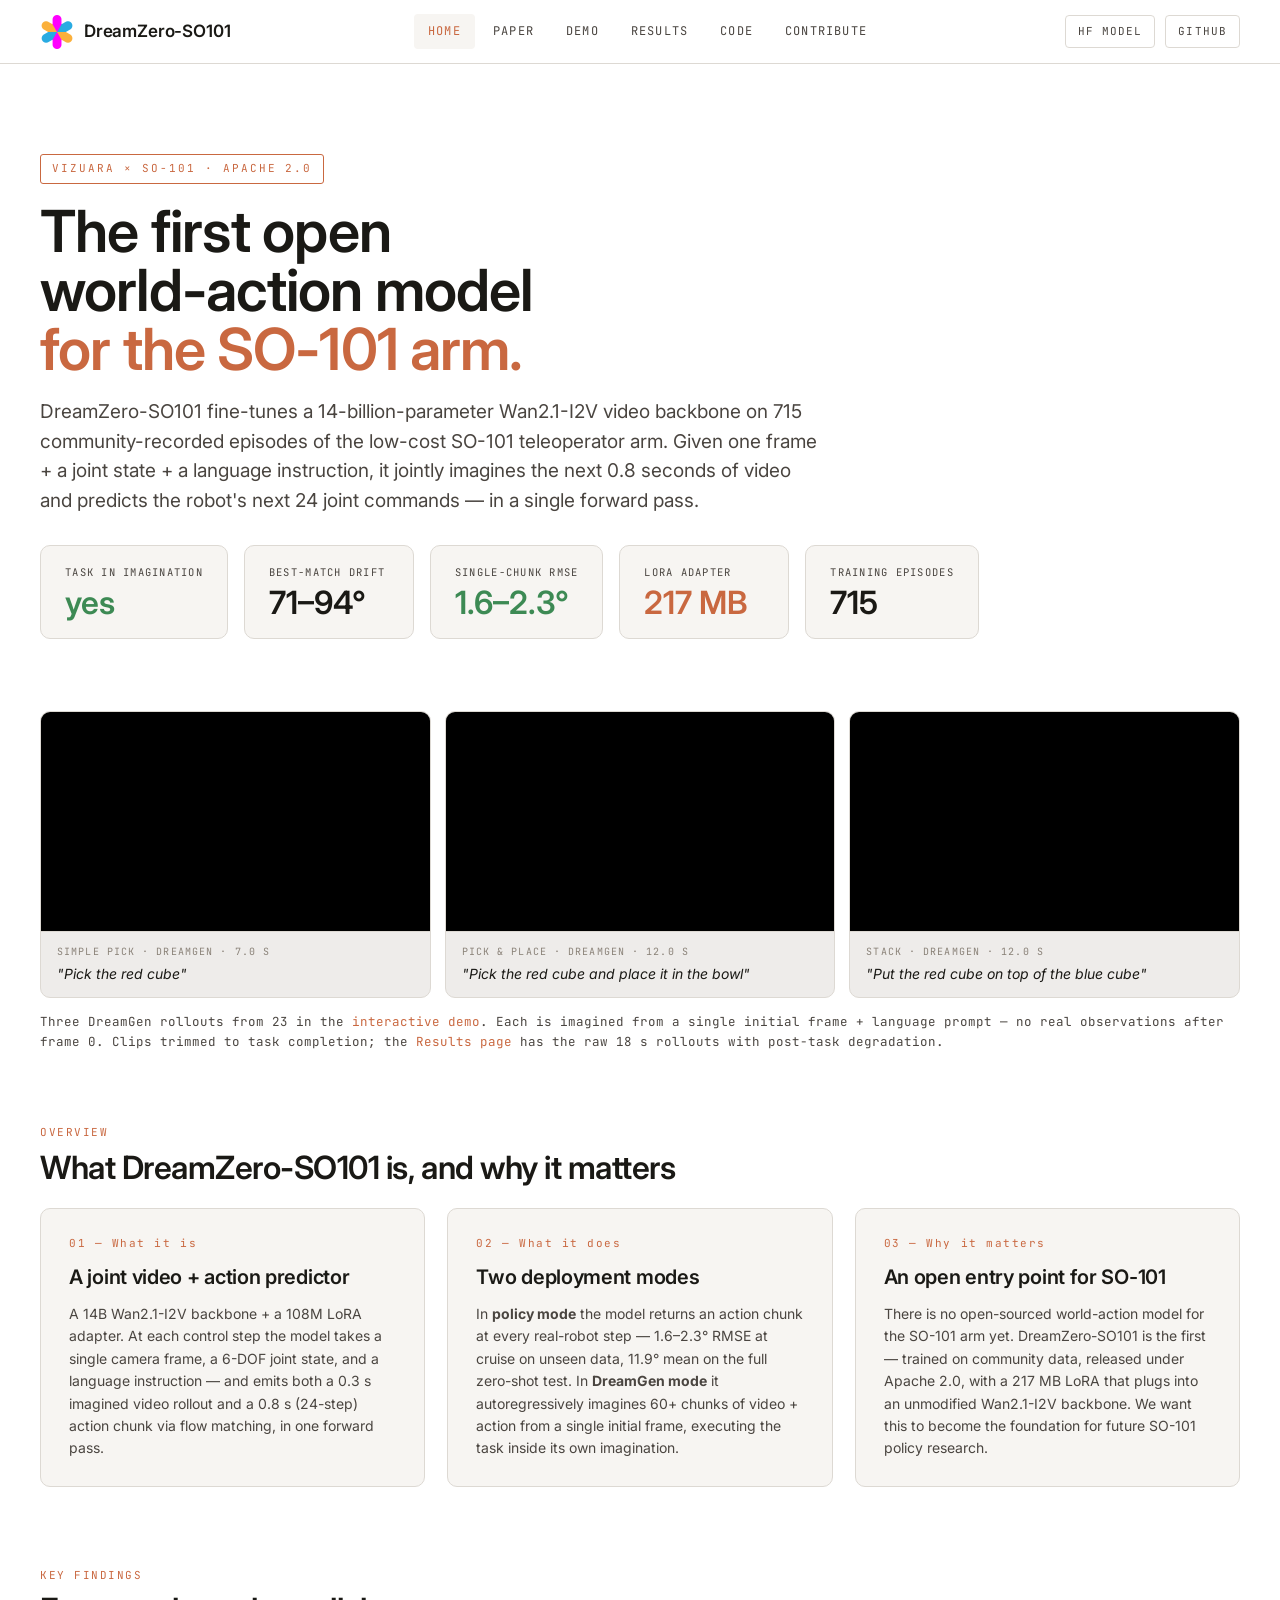
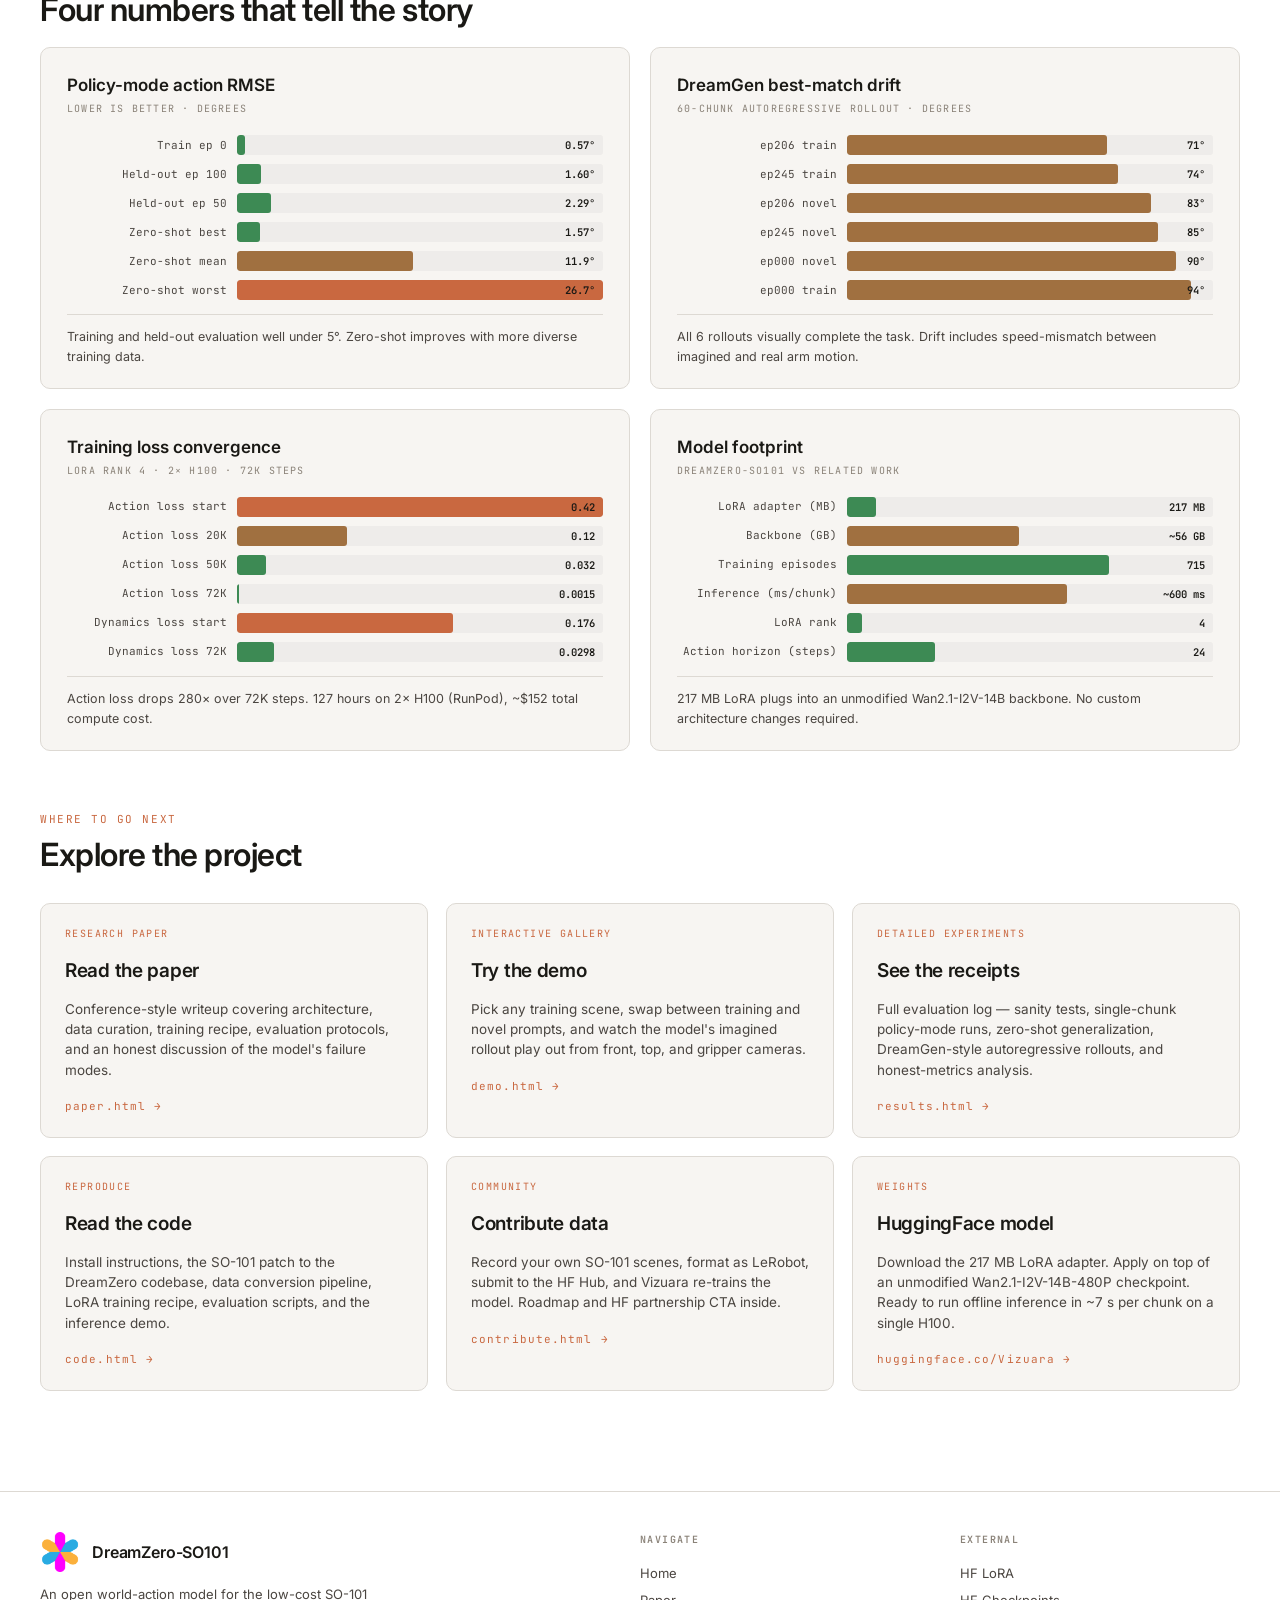
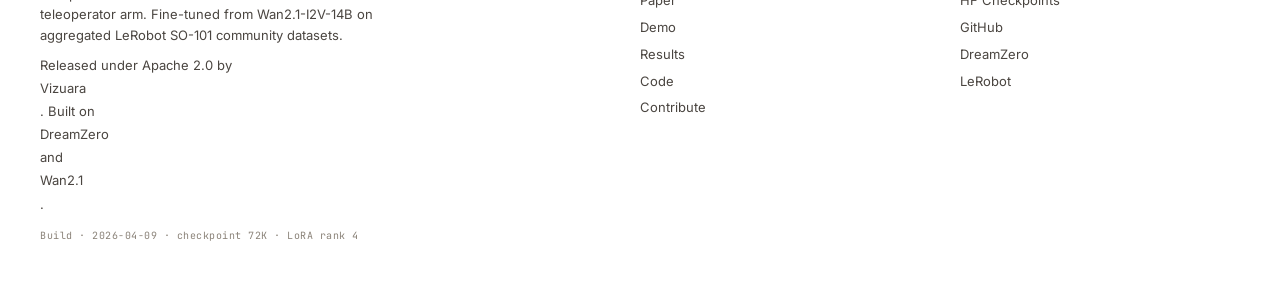
==== commit 978f4828: "Expand gallery to 23 rollouts, add Vizuara logo, redesign demo page - Add Vizuara logo to topnav bra" ====
--- a/index.html
+++ b/index.html
@@ -16,7 +16,7 @@
 
 <nav class="topnav">
   <div class="topnav-inner">
-    <a href="index.html" class="topnav-brand"><span class="dot"></span>DreamZero-SO101</a>
+    <a href="index.html" class="topnav-brand"><img src="assets/img/vizuara-logo.png" alt="Vizuara" class="brand-logo"/><span class="brand-text">DreamZero-SO101</span></a>
     <div class="topnav-links">
       <a href="index.html">Home</a>
       <a href="paper.html">Paper</a>
@@ -27,7 +27,7 @@
     </div>
     <div class="topnav-ext">
       <a href="https://huggingface.co/Vizuara/dreamzero-so101-lora" target="_blank" rel="noopener">HF Model</a>
-      <a href="https://github.com/vizuara/dreamzero-so101" target="_blank" rel="noopener">GitHub</a>
+      <a href="https://github.com/RajatDandekar/dreamzero-so101" target="_blank" rel="noopener">GitHub</a>
     </div>
   </div>
 </nav>
@@ -71,26 +71,26 @@
     <div class="hero-clip">
       <video src="gallery/ep000_train/rollout_front.mp4" autoplay loop muted playsinline></video>
       <div class="meta">
-        <div class="ep">Episode 0 · training prompt · 10.9 s</div>
+        <div class="ep">Simple pick · DreamGen · 7.0 s</div>
         <div class="prompt">"Pick the red cube"</div>
       </div>
     </div>
     <div class="hero-clip">
       <video src="gallery/ep245_train/rollout_front.mp4" autoplay loop muted playsinline></video>
       <div class="meta">
-        <div class="ep">Episode 245 · training prompt · 17.9 s</div>
+        <div class="ep">Pick &amp; place · DreamGen · 12.0 s</div>
         <div class="prompt">"Pick the red cube and place it in the bowl"</div>
       </div>
     </div>
     <div class="hero-clip">
       <video src="gallery/ep206_train/rollout_front.mp4" autoplay loop muted playsinline></video>
       <div class="meta">
-        <div class="ep">Episode 206 · training prompt · 18.0 s</div>
+        <div class="ep">Stack · DreamGen · 12.0 s</div>
         <div class="prompt">"Put the red cube on top of the blue cube"</div>
       </div>
     </div>
   </section>
-  <p class="muted" style="font-size:12.5px;margin-top:6px;font-family:var(--font-mono)">All three clips are imagined from a single initial frame + the training language prompt. Clips are trimmed to the real episode end-time; see <a href="results.html">Results</a> for the raw 18 s rollouts with post-task degradation.</p>
+  <p class="muted" style="font-size:12.5px;margin-top:6px;font-family:var(--font-mono)">Three DreamGen rollouts from 23 in the <a href="demo.html">interactive demo</a>. Each is imagined from a single initial frame + language prompt — no real observations after frame 0. Clips trimmed to task completion; the <a href="results.html">Results page</a> has the raw 18 s rollouts with post-task degradation.</p>
 
   <!-- Three-column explainer -->
   <section class="section-head" style="margin-top:72px">
@@ -305,7 +305,7 @@
 
 <footer class="site-footer">
   <div class="brand-block">
-    <h5>DreamZero-SO101</h5>
+    <div class="footer-logo-row"><img src="assets/img/vizuara-logo.png" alt="Vizuara" class="footer-logo"/><h5>DreamZero-SO101</h5></div>
     <p>An open world-action model for the low-cost SO-101 teleoperator arm. Fine-tuned from Wan2.1-I2V-14B on aggregated LeRobot SO-101 community datasets.</p>
     <p>Released under Apache 2.0 by <a href="https://vizuara.ai" target="_blank" rel="noopener">Vizuara</a>. Built on <a href="https://github.com/dreamzero0/dreamzero" target="_blank" rel="noopener">DreamZero</a> and <a href="https://github.com/Wan-Video/Wan2.1" target="_blank" rel="noopener">Wan2.1</a>.</p>
     <div class="meta">Build · 2026-04-09 · checkpoint 72K · LoRA rank 4</div>
@@ -323,7 +323,7 @@
     <h5>External</h5>
     <a href="https://huggingface.co/Vizuara/dreamzero-so101-lora" target="_blank" rel="noopener">HF LoRA</a>
     <a href="https://huggingface.co/Vizuara/dreamzero-so101-checkpoints" target="_blank" rel="noopener">HF Checkpoints</a>
-    <a href="https://github.com/vizuara/dreamzero-so101" target="_blank" rel="noopener">GitHub</a>
+    <a href="https://github.com/RajatDandekar/dreamzero-so101" target="_blank" rel="noopener">GitHub</a>
     <a href="https://github.com/dreamzero0/dreamzero" target="_blank" rel="noopener">DreamZero</a>
     <a href="https://github.com/huggingface/lerobot" target="_blank" rel="noopener">LeRobot</a>
   </div>
--- a/assets/css/layout.css
+++ b/assets/css/layout.css
@@ -26,18 +26,24 @@
   color: var(--ink);
   letter-spacing: -0.01em;
   border: none;
+  display: flex;
+  align-items: center;
+  gap: 10px;
 }
-.topnav-brand .dot {
-  display: inline-block;
-  width: 8px;
-  height: 8px;
-  border-radius: 50%;
-  background: var(--accent);
-  margin-right: 10px;
-  vertical-align: middle;
-  box-shadow: 0 0 12px rgba(217, 119, 87, 0.6);
+.topnav-brand .brand-logo {
+  height: 34px;
+  width: 34px;
+  border-radius: 6px;
+  display: block;
+}
+.topnav-brand .brand-text {
+  font-family: var(--font-serif);
+  font-weight: 600;
+  font-size: 17px;
+  color: var(--ink);
 }
 .topnav-brand:hover { border: none; }
+.topnav-brand:hover .brand-text { color: var(--accent); }
 
 .topnav-links {
   display: flex;
@@ -145,6 +151,27 @@
   border: none;
 }
 footer.site-footer a:hover { color: var(--accent); }
+footer.site-footer .footer-logo-row {
+  display: flex;
+  align-items: center;
+  gap: 12px;
+  margin-bottom: 12px;
+}
+footer.site-footer .footer-logo {
+  height: 40px;
+  width: 40px;
+  border-radius: 6px;
+  display: block;
+}
+footer.site-footer .footer-logo-row h5 {
+  font-family: var(--font-serif);
+  font-size: 16px;
+  text-transform: none;
+  letter-spacing: -0.01em;
+  color: var(--ink);
+  margin: 0;
+  font-weight: 600;
+}
 footer.site-footer .brand-block p {
   font-size: 13px;
   line-height: 1.55;
--- a/assets/css/components.css
+++ b/assets/css/components.css
@@ -859,3 +859,180 @@
   padding: 2px 7px;
   margin-top: 4px;
 }
+
+/* ====== Gallery stats strip ====== */
+.gallery-stats-strip {
+  display: flex;
+  gap: 14px;
+  margin: 14px 0 24px;
+  flex-wrap: wrap;
+}
+.gallery-stats-strip .stat-chip {
+  background: var(--panel);
+  border: 1px solid var(--line);
+  border-radius: var(--radius);
+  padding: 14px 22px;
+  display: flex;
+  flex-direction: column;
+  gap: 2px;
+  flex: 1;
+  min-width: 150px;
+}
+.gallery-stats-strip .stat-num {
+  font-family: var(--font-serif);
+  font-size: 28px;
+  font-weight: 600;
+  color: var(--accent);
+  line-height: 1.1;
+}
+.gallery-stats-strip .stat-lbl {
+  font-family: var(--font-mono);
+  font-size: 10px;
+  text-transform: uppercase;
+  letter-spacing: 0.1em;
+  color: var(--ink-faint);
+}
+
+/* ====== Category filter chip bar ====== */
+.cat-filter-wrap {
+  display: flex;
+  align-items: center;
+  gap: 14px;
+  flex-wrap: wrap;
+  margin: 0 0 24px;
+  padding: 16px 20px;
+  background: var(--panel);
+  border: 1px solid var(--line);
+  border-radius: var(--radius);
+}
+.cat-filter-label {
+  font-family: var(--font-mono);
+  font-size: 10px;
+  text-transform: uppercase;
+  letter-spacing: 0.12em;
+  color: var(--ink-faint);
+  flex-shrink: 0;
+}
+.cat-filter-bar {
+  display: flex;
+  gap: 8px;
+  flex-wrap: wrap;
+  flex: 1;
+}
+.cat-chip {
+  font-family: var(--font-sans);
+  font-size: 12.5px;
+  font-weight: 500;
+  padding: 7px 14px;
+  border: 1px solid var(--line);
+  background: var(--bg);
+  color: var(--ink-dim);
+  border-radius: 20px;
+  cursor: pointer;
+  display: inline-flex;
+  align-items: center;
+  gap: 8px;
+  transition: all .15s;
+}
+.cat-chip:hover {
+  border-color: var(--ink-faint);
+  color: var(--ink);
+}
+.cat-chip .count {
+  font-family: var(--font-mono);
+  font-size: 10px;
+  color: var(--ink-faint);
+  background: var(--panel2);
+  padding: 1px 7px;
+  border-radius: 10px;
+  font-weight: 600;
+}
+.cat-chip.active {
+  background: var(--accent);
+  border-color: var(--accent);
+  color: #fff;
+}
+.cat-chip.active .count {
+  background: rgba(255,255,255,0.22);
+  color: #fff;
+}
+
+/* ====== Gallery sidebar refinements ====== */
+.gallery-shell { grid-template-columns: 340px 1fr; }
+.gallery-sidebar { padding: 18px 16px; }
+.gallery-group .label {
+  display: flex;
+  align-items: center;
+  gap: 8px;
+  font-family: var(--font-sans);
+  font-size: 12px;
+  font-weight: 600;
+  text-transform: none;
+  letter-spacing: 0;
+  color: var(--ink);
+  padding: 6px 4px;
+  border-bottom: 1px solid var(--line);
+  margin-bottom: 8px;
+}
+.gallery-group .label .dot {
+  width: 8px;
+  height: 8px;
+  border-radius: 50%;
+  background: var(--accent);
+  flex-shrink: 0;
+}
+.gallery-group .label .n {
+  margin-left: auto;
+  font-family: var(--font-mono);
+  font-size: 10px;
+  color: var(--ink-faint);
+  background: var(--panel2);
+  padding: 1px 7px;
+  border-radius: 10px;
+}
+/* Per-category dot color */
+.gallery-group .label.cat-simple-pick    .dot { background: #C96840; }
+.gallery-group .label.cat-mid-episode    .dot { background: #A07040; }
+.gallery-group .label.cat-pick-place     .dot { background: #B8920A; }
+.gallery-group .label.cat-stack          .dot { background: #3D8A54; }
+.gallery-group .label.cat-language-novel .dot { background: #2E6A99; }
+.gallery-group .label.cat-zero-shot      .dot { background: #6A4EA8; }
+
+.gallery-thumb { padding: 9px; gap: 12px; }
+.gallery-thumb img { width: 84px; height: 56px; }
+.gallery-thumb .ep .pk { color: var(--ink-dim); text-transform: none; letter-spacing: 0; font-size: 10px; }
+.gallery-thumb .task {
+  font-size: 12px;
+  font-weight: 500;
+  color: var(--ink);
+  margin-top: 2px;
+  white-space: normal;
+  line-height: 1.3;
+}
+
+/* ====== Main panel category tag ====== */
+.gm-title .cat-tag {
+  display: inline-block;
+  font-family: var(--font-mono);
+  font-size: 9.5px;
+  text-transform: uppercase;
+  letter-spacing: 0.1em;
+  padding: 4px 10px;
+  border-radius: 3px;
+  background: var(--panel2);
+  color: var(--accent);
+  border: 1px solid var(--line);
+  vertical-align: middle;
+  margin-right: 10px;
+}
+.gm-title .cat-tag.cat-simple-pick    { color: #C96840; border-color: #C9684040; background: #C9684010; }
+.gm-title .cat-tag.cat-mid-episode    { color: #A07040; border-color: #A0704040; background: #A0704010; }
+.gm-title .cat-tag.cat-pick-place     { color: #B8920A; border-color: #B8920A40; background: #B8920A10; }
+.gm-title .cat-tag.cat-stack          { color: #3D8A54; border-color: #3D8A5440; background: #3D8A5410; }
+.gm-title .cat-tag.cat-language-novel { color: #2E6A99; border-color: #2E6A9940; background: #2E6A9910; }
+.gm-title .cat-tag.cat-zero-shot      { color: #6A4EA8; border-color: #6A4EA840; background: #6A4EA810; }
+
+@media (max-width: 960px) {
+  .gallery-shell { grid-template-columns: 1fr; }
+  .gallery-sidebar { max-height: 400px; position: static; }
+}
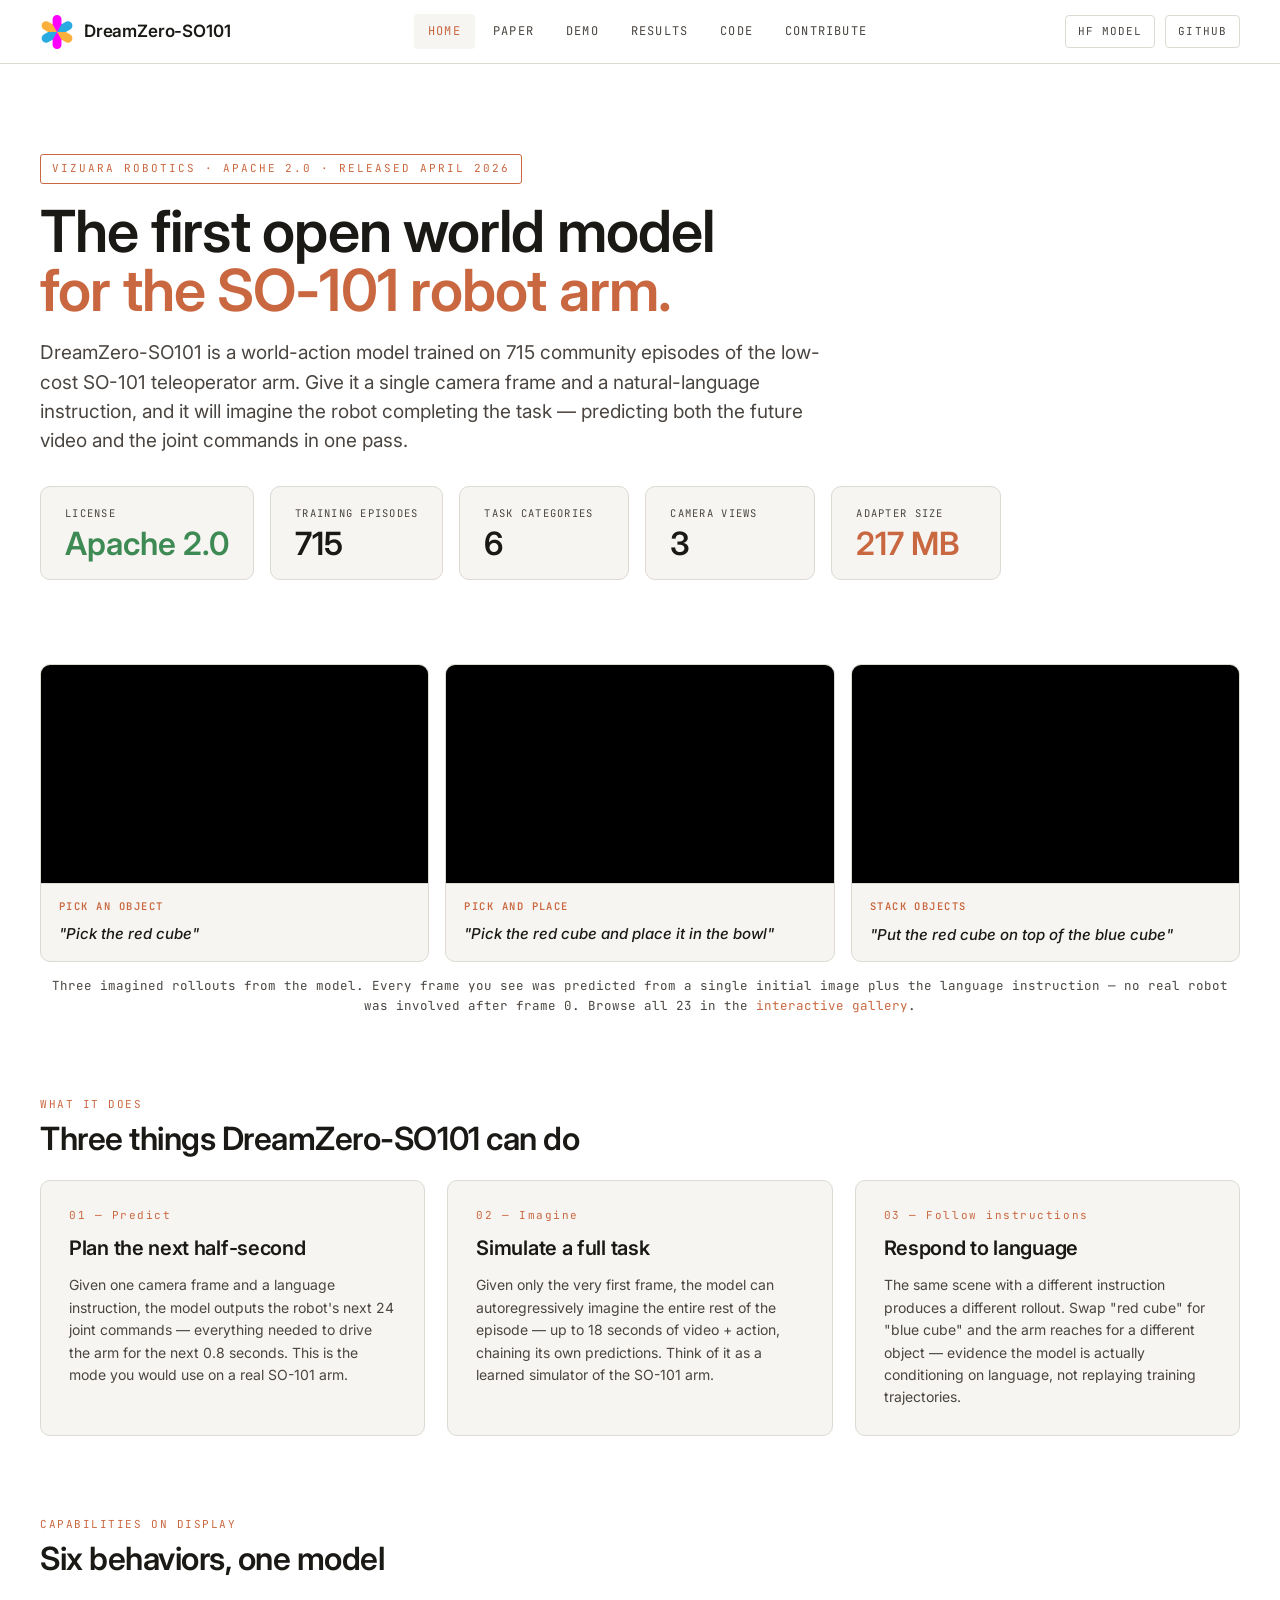
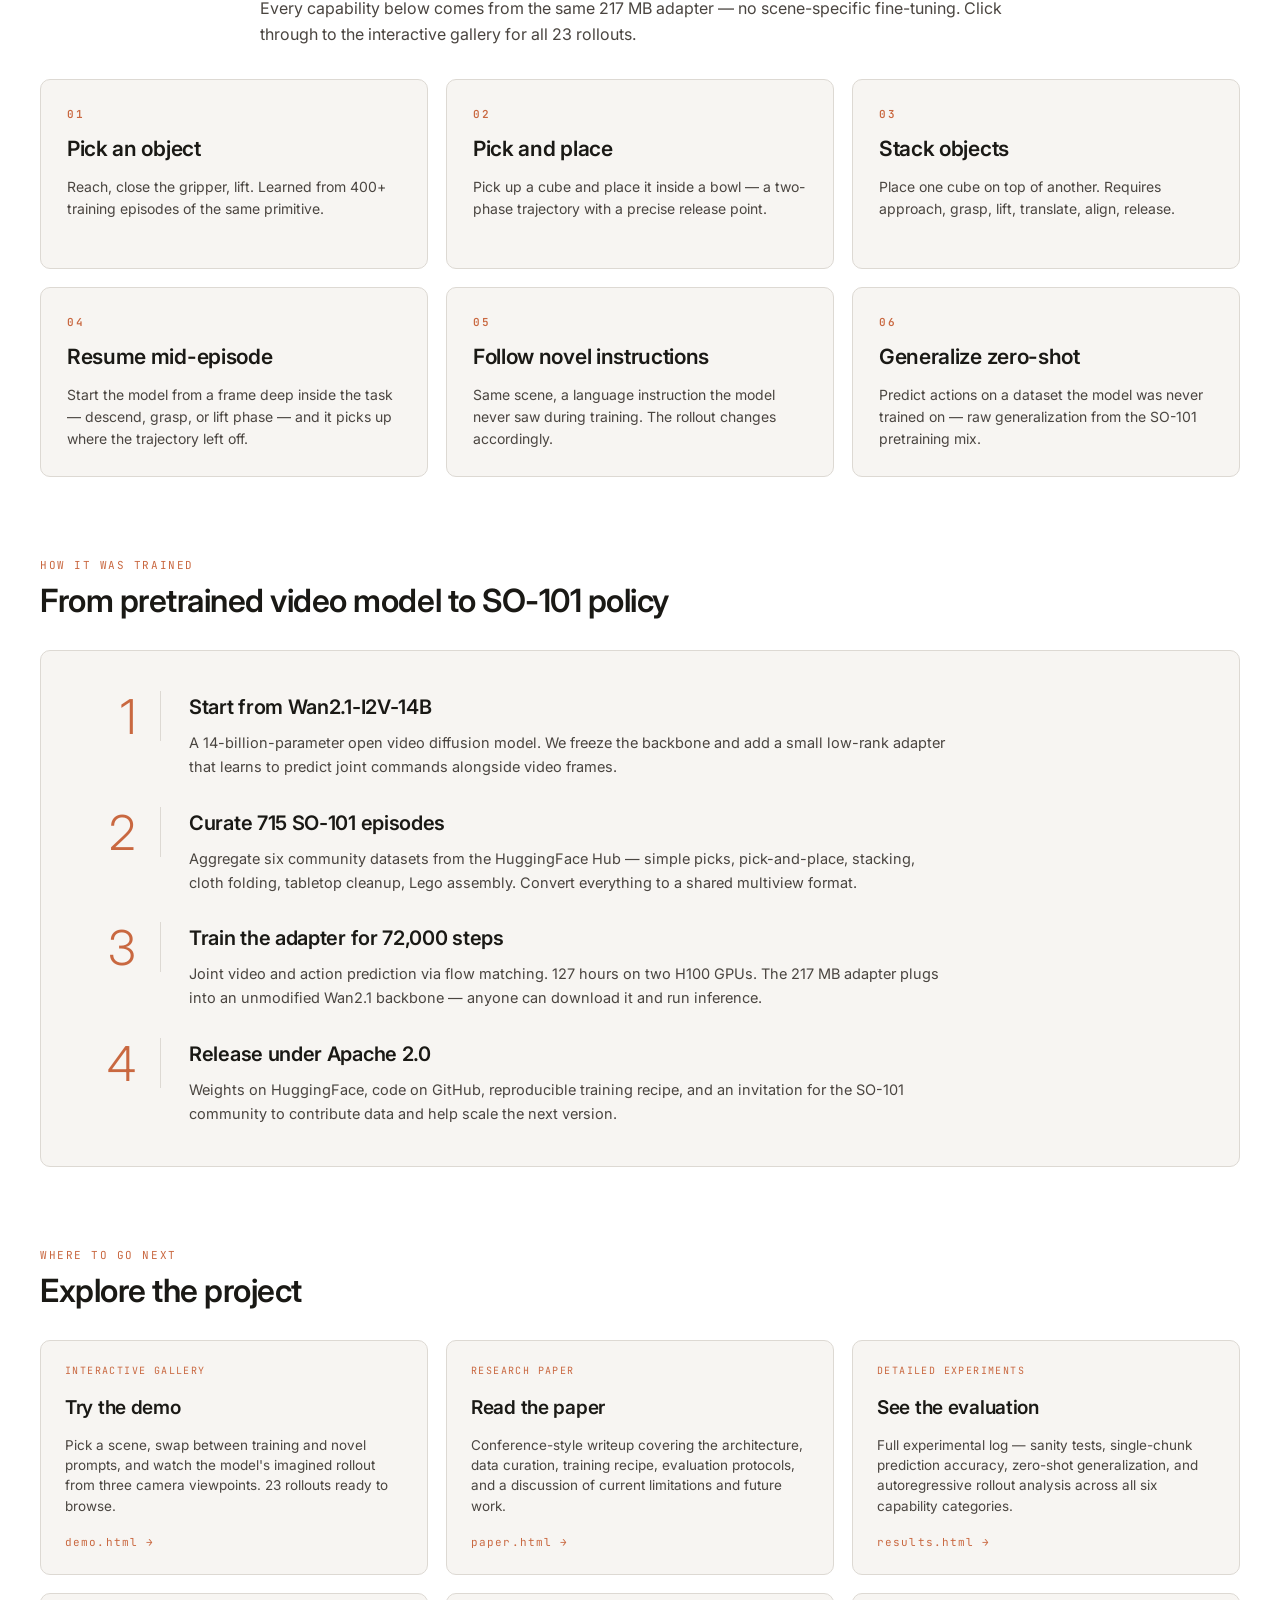
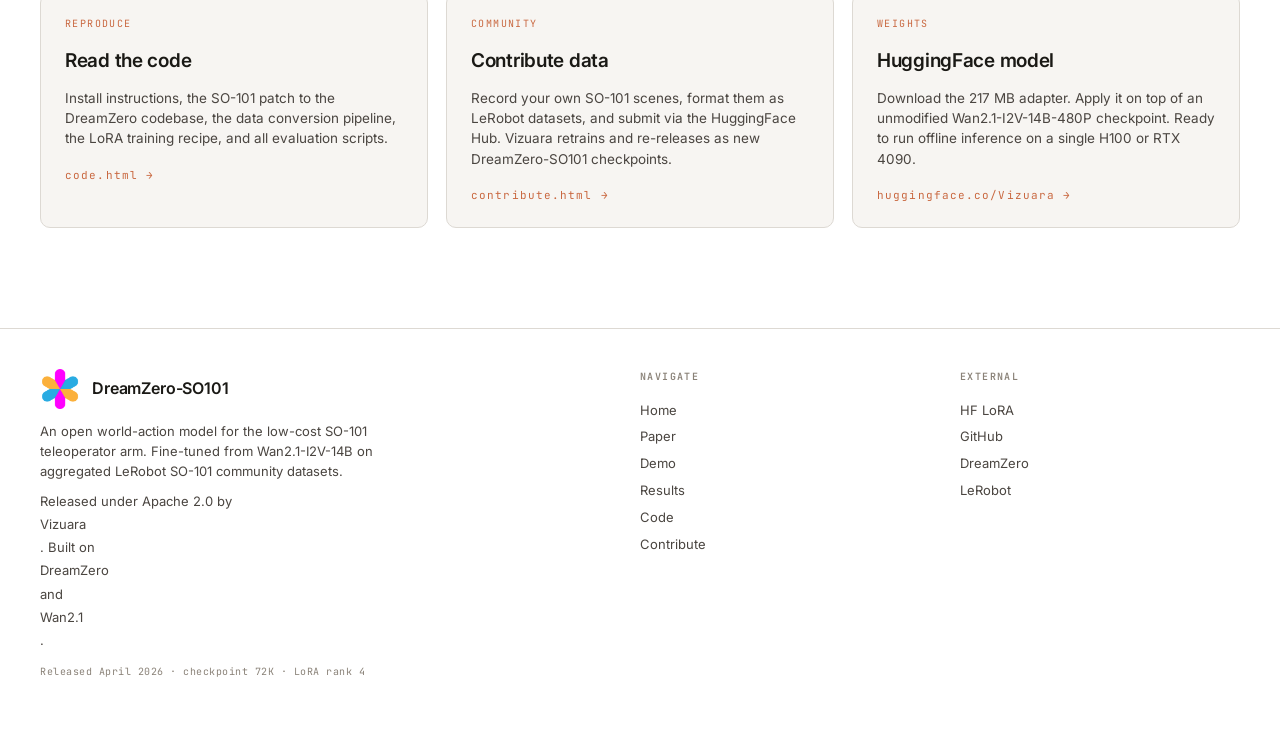
==== commit a31f4276: "Professional polish: simplify home, trim gallery videos, redesign demo Removes technical jargon (bes" ====
--- a/index.html
+++ b/index.html
@@ -3,8 +3,8 @@
 <head>
 <meta charset="utf-8" />
 <meta name="viewport" content="width=device-width,initial-scale=1" />
-<title>DreamZero-SO101 — An Open World-Action Model for the SO-101 Arm</title>
-<meta name="description" content="DreamZero-SO101 is an open-source world-action model for the SO-101 robot arm, fine-tuned from Wan2.1-I2V-14B on 715 community episodes. Apache 2.0." />
+<title>DreamZero-SO101 — An Open World Model for the SO-101 Robot Arm</title>
+<meta name="description" content="DreamZero-SO101 is an open-source world-action model for the SO-101 robot arm. Given a single camera frame and a language instruction, it imagines the robot completing the task." />
 <link rel="preconnect" href="https://fonts.googleapis.com">
 <link rel="preconnect" href="https://fonts.gstatic.com" crossorigin>
 <link href="https://fonts.googleapis.com/css2?family=Inter:wght@300;400;500;600;700&family=JetBrains+Mono:wght@400;500;600&display=swap" rel="stylesheet">
@@ -35,33 +35,33 @@
 <div class="container">
 
   <section class="hero">
-    <span class="kicker">Vizuara × SO-101 · Apache 2.0</span>
-    <h1 style="margin-top:18px">The first open<br/>world-action model<br/><span class="accent">for the SO-101 arm.</span></h1>
+    <span class="kicker">Vizuara Robotics · Apache 2.0 · Released April 2026</span>
+    <h1 style="margin-top:18px">The first open world model<br/><span class="accent">for the SO-101 robot arm.</span></h1>
     <p class="lead">
-      DreamZero-SO101 fine-tunes a 14-billion-parameter Wan2.1-I2V video backbone on 715 community-recorded episodes of the low-cost SO-101 teleoperator arm.
-      Given one frame + a joint state + a language instruction, it jointly imagines the next 0.8 seconds of video and predicts the robot's next 24 joint commands — in a single forward pass.
+      DreamZero-SO101 is a world-action model trained on 715 community episodes of the low-cost SO-101 teleoperator arm.
+      Give it a single camera frame and a natural-language instruction, and it will imagine the robot completing the task — predicting both the future video and the joint commands in one pass.
     </p>
 
     <div class="score-bar">
       <div class="score-pill">
-        <span class="label">Task in imagination</span>
-        <span class="value pass">yes</span>
-      </div>
-      <div class="score-pill">
-        <span class="label">Best-match drift</span>
-        <span class="value">71–94°</span>
-      </div>
-      <div class="score-pill">
-        <span class="label">Single-chunk RMSE</span>
-        <span class="value pass">1.6–2.3°</span>
-      </div>
-      <div class="score-pill">
-        <span class="label">LoRA adapter</span>
-        <span class="value accent">217 MB</span>
+        <span class="label">License</span>
+        <span class="value pass">Apache 2.0</span>
       </div>
       <div class="score-pill">
         <span class="label">Training episodes</span>
         <span class="value">715</span>
+      </div>
+      <div class="score-pill">
+        <span class="label">Task categories</span>
+        <span class="value">6</span>
+      </div>
+      <div class="score-pill">
+        <span class="label">Camera views</span>
+        <span class="value">3</span>
+      </div>
+      <div class="score-pill">
+        <span class="label">Adapter size</span>
+        <span class="value accent">217 MB</span>
       </div>
     </div>
   </section>
@@ -71,232 +71,173 @@
     <div class="hero-clip">
       <video src="gallery/ep000_train/rollout_front.mp4" autoplay loop muted playsinline></video>
       <div class="meta">
-        <div class="ep">Simple pick · DreamGen · 7.0 s</div>
+        <div class="ep">Pick an object</div>
         <div class="prompt">"Pick the red cube"</div>
       </div>
     </div>
     <div class="hero-clip">
       <video src="gallery/ep245_train/rollout_front.mp4" autoplay loop muted playsinline></video>
       <div class="meta">
-        <div class="ep">Pick &amp; place · DreamGen · 12.0 s</div>
+        <div class="ep">Pick and place</div>
         <div class="prompt">"Pick the red cube and place it in the bowl"</div>
       </div>
     </div>
     <div class="hero-clip">
       <video src="gallery/ep206_train/rollout_front.mp4" autoplay loop muted playsinline></video>
       <div class="meta">
-        <div class="ep">Stack · DreamGen · 12.0 s</div>
+        <div class="ep">Stack objects</div>
         <div class="prompt">"Put the red cube on top of the blue cube"</div>
       </div>
     </div>
   </section>
-  <p class="muted" style="font-size:12.5px;margin-top:6px;font-family:var(--font-mono)">Three DreamGen rollouts from 23 in the <a href="demo.html">interactive demo</a>. Each is imagined from a single initial frame + language prompt — no real observations after frame 0. Clips trimmed to task completion; the <a href="results.html">Results page</a> has the raw 18 s rollouts with post-task degradation.</p>
-
-  <!-- Three-column explainer -->
-  <section class="section-head" style="margin-top:72px">
-    <div class="eyebrow">Overview</div>
-    <h2>What DreamZero-SO101 is, and why it matters</h2>
+  <p class="muted" style="font-size:12.5px;margin-top:6px;font-family:var(--font-mono);text-align:center">
+    Three imagined rollouts from the model. Every frame you see was predicted from a single initial image plus the language instruction — no real robot was involved after frame 0. Browse all 23 in the <a href="demo.html">interactive gallery</a>.
+  </p>
+
+  <!-- Plain-English explainer -->
+  <section class="section-head" style="margin-top:80px">
+    <div class="eyebrow">What it does</div>
+    <h2>Three things DreamZero-SO101 can do</h2>
   </section>
 
   <div class="feature-grid">
     <div class="feature-card">
-      <div class="num">01 — What it is</div>
-      <h4>A joint video + action predictor</h4>
-      <p>A 14B Wan2.1-I2V backbone + a 108M LoRA adapter. At each control step the model takes a single camera frame, a 6-DOF joint state, and a language instruction — and emits both a 0.3 s imagined video rollout and a 0.8 s (24-step) action chunk via flow matching, in one forward pass.</p>
+      <div class="num">01 — Predict</div>
+      <h4>Plan the next half-second</h4>
+      <p>Given one camera frame and a language instruction, the model outputs the robot's next 24 joint commands — everything needed to drive the arm for the next 0.8 seconds. This is the mode you would use on a real SO-101 arm.</p>
     </div>
     <div class="feature-card">
-      <div class="num">02 — What it does</div>
-      <h4>Two deployment modes</h4>
-      <p>In <b>policy mode</b> the model returns an action chunk at every real-robot step — 1.6–2.3° RMSE at cruise on unseen data, 11.9° mean on the full zero-shot test. In <b>DreamGen mode</b> it autoregressively imagines 60+ chunks of video + action from a single initial frame, executing the task inside its own imagination.</p>
+      <div class="num">02 — Imagine</div>
+      <h4>Simulate a full task</h4>
+      <p>Given only the very first frame, the model can autoregressively imagine the entire rest of the episode — up to 18 seconds of video + action, chaining its own predictions. Think of it as a learned simulator of the SO-101 arm.</p>
     </div>
     <div class="feature-card">
-      <div class="num">03 — Why it matters</div>
-      <h4>An open entry point for SO-101</h4>
-      <p>There is no open-sourced world-action model for the SO-101 arm yet. DreamZero-SO101 is the first — trained on community data, released under Apache 2.0, with a 217 MB LoRA that plugs into an unmodified Wan2.1-I2V backbone. We want this to become the foundation for future SO-101 policy research.</p>
-    </div>
-  </div>
-
-  <!-- Key Findings — capgym-style charts -->
-  <section class="section-head" style="margin-top:80px">
-    <div class="eyebrow">Key Findings</div>
-    <h2>Four numbers that tell the story</h2>
-  </section>
-
-  <div class="findings-grid">
-    <!-- Finding 1: Policy RMSE bar chart -->
-    <div class="finding-card">
-      <div class="finding-title">Policy-mode action RMSE</div>
-      <div class="finding-sub">Lower is better · degrees</div>
-      <div class="bar-chart">
-        <div class="bar-row">
-          <div class="bar-label">Train ep 0</div>
-          <div class="bar-wrap"><div class="bar-fill pass" style="width:2.3%"></div><span class="bar-val">0.57°</span></div>
-        </div>
-        <div class="bar-row">
-          <div class="bar-label">Held-out ep 100</div>
-          <div class="bar-wrap"><div class="bar-fill pass" style="width:6.5%"></div><span class="bar-val">1.60°</span></div>
-        </div>
-        <div class="bar-row">
-          <div class="bar-label">Held-out ep 50</div>
-          <div class="bar-wrap"><div class="bar-fill pass" style="width:9.3%"></div><span class="bar-val">2.29°</span></div>
-        </div>
-        <div class="bar-row">
-          <div class="bar-label">Zero-shot best</div>
-          <div class="bar-wrap"><div class="bar-fill pass" style="width:6.4%"></div><span class="bar-val">1.57°</span></div>
-        </div>
-        <div class="bar-row">
-          <div class="bar-label">Zero-shot mean</div>
-          <div class="bar-wrap"><div class="bar-fill warn" style="width:48%"></div><span class="bar-val">11.9°</span></div>
-        </div>
-        <div class="bar-row">
-          <div class="bar-label">Zero-shot worst</div>
-          <div class="bar-wrap"><div class="bar-fill fail" style="width:100%"></div><span class="bar-val">26.7°</span></div>
-        </div>
-      </div>
-      <div class="finding-note">Training and held-out evaluation well under 5°. Zero-shot improves with more diverse training data.</div>
-    </div>
-
-    <!-- Finding 2: DreamGen drift -->
-    <div class="finding-card">
-      <div class="finding-title">DreamGen best-match drift</div>
-      <div class="finding-sub">60-chunk autoregressive rollout · degrees</div>
-      <div class="bar-chart">
-        <div class="bar-row">
-          <div class="bar-label">ep206 train</div>
-          <div class="bar-wrap"><div class="bar-fill warn" style="width:71%"></div><span class="bar-val">71°</span></div>
-        </div>
-        <div class="bar-row">
-          <div class="bar-label">ep245 train</div>
-          <div class="bar-wrap"><div class="bar-fill warn" style="width:74%"></div><span class="bar-val">74°</span></div>
-        </div>
-        <div class="bar-row">
-          <div class="bar-label">ep206 novel</div>
-          <div class="bar-wrap"><div class="bar-fill warn" style="width:83%"></div><span class="bar-val">83°</span></div>
-        </div>
-        <div class="bar-row">
-          <div class="bar-label">ep245 novel</div>
-          <div class="bar-wrap"><div class="bar-fill warn" style="width:85%"></div><span class="bar-val">85°</span></div>
-        </div>
-        <div class="bar-row">
-          <div class="bar-label">ep000 novel</div>
-          <div class="bar-wrap"><div class="bar-fill warn" style="width:90%"></div><span class="bar-val">90°</span></div>
-        </div>
-        <div class="bar-row">
-          <div class="bar-label">ep000 train</div>
-          <div class="bar-wrap"><div class="bar-fill warn" style="width:94%"></div><span class="bar-val">94°</span></div>
-        </div>
-      </div>
-      <div class="finding-note">All 6 rollouts visually complete the task. Drift includes speed-mismatch between imagined and real arm motion.</div>
-    </div>
-
-    <!-- Finding 3: Training loss -->
-    <div class="finding-card">
-      <div class="finding-title">Training loss convergence</div>
-      <div class="finding-sub">LoRA rank 4 · 2× H100 · 72K steps</div>
-      <div class="bar-chart">
-        <div class="bar-row">
-          <div class="bar-label">Action loss start</div>
-          <div class="bar-wrap"><div class="bar-fill fail" style="width:100%"></div><span class="bar-val">0.42</span></div>
-        </div>
-        <div class="bar-row">
-          <div class="bar-label">Action loss 20K</div>
-          <div class="bar-wrap"><div class="bar-fill warn" style="width:30%"></div><span class="bar-val">0.12</span></div>
-        </div>
-        <div class="bar-row">
-          <div class="bar-label">Action loss 50K</div>
-          <div class="bar-wrap"><div class="bar-fill pass" style="width:8%"></div><span class="bar-val">0.032</span></div>
-        </div>
-        <div class="bar-row">
-          <div class="bar-label">Action loss 72K</div>
-          <div class="bar-wrap"><div class="bar-fill pass" style="width:0.4%"></div><span class="bar-val">0.0015</span></div>
-        </div>
-        <div class="bar-row">
-          <div class="bar-label">Dynamics loss start</div>
-          <div class="bar-wrap"><div class="bar-fill fail" style="width:59%"></div><span class="bar-val">0.176</span></div>
-        </div>
-        <div class="bar-row">
-          <div class="bar-label">Dynamics loss 72K</div>
-          <div class="bar-wrap"><div class="bar-fill pass" style="width:10%"></div><span class="bar-val">0.0298</span></div>
-        </div>
-      </div>
-      <div class="finding-note">Action loss drops 280× over 72K steps. 127 hours on 2× H100 (RunPod), ~$152 total compute cost.</div>
-    </div>
-
-    <!-- Finding 4: vs baseline -->
-    <div class="finding-card">
-      <div class="finding-title">Model footprint</div>
-      <div class="finding-sub">DreamZero-SO101 vs related work</div>
-      <div class="bar-chart">
-        <div class="bar-row">
-          <div class="bar-label">LoRA adapter (MB)</div>
-          <div class="bar-wrap"><div class="bar-fill pass" style="width:8%"></div><span class="bar-val">217 MB</span></div>
-        </div>
-        <div class="bar-row">
-          <div class="bar-label">Backbone (GB)</div>
-          <div class="bar-wrap"><div class="bar-fill warn" style="width:47%"></div><span class="bar-val">~56 GB</span></div>
-        </div>
-        <div class="bar-row">
-          <div class="bar-label">Training episodes</div>
-          <div class="bar-wrap"><div class="bar-fill pass" style="width:71.5%"></div><span class="bar-val">715</span></div>
-        </div>
-        <div class="bar-row">
-          <div class="bar-label">Inference (ms/chunk)</div>
-          <div class="bar-wrap"><div class="bar-fill warn" style="width:60%"></div><span class="bar-val">~600 ms</span></div>
-        </div>
-        <div class="bar-row">
-          <div class="bar-label">LoRA rank</div>
-          <div class="bar-wrap"><div class="bar-fill pass" style="width:4%"></div><span class="bar-val">4</span></div>
-        </div>
-        <div class="bar-row">
-          <div class="bar-label">Action horizon (steps)</div>
-          <div class="bar-wrap"><div class="bar-fill pass" style="width:24%"></div><span class="bar-val">24</span></div>
-        </div>
-      </div>
-      <div class="finding-note">217 MB LoRA plugs into an unmodified Wan2.1-I2V-14B backbone. No custom architecture changes required.</div>
+      <div class="num">03 — Follow instructions</div>
+      <h4>Respond to language</h4>
+      <p>The same scene with a different instruction produces a different rollout. Swap "red cube" for "blue cube" and the arm reaches for a different object — evidence the model is actually conditioning on language, not replaying training trajectories.</p>
+    </div>
+  </div>
+
+  <!-- Capability showcase - visual proof -->
+  <section class="section-head" style="margin-top:80px">
+    <div class="eyebrow">Capabilities on display</div>
+    <h2>Six behaviors, one model</h2>
+    <p class="lead" style="max-width:760px;margin:16px auto 0">Every capability below comes from the same 217 MB adapter — no scene-specific fine-tuning. Click through to the interactive gallery for all 23 rollouts.</p>
+  </section>
+
+  <div class="capability-grid">
+    <a class="capability-card" href="demo.html">
+      <div class="capability-num">01</div>
+      <h4>Pick an object</h4>
+      <p>Reach, close the gripper, lift. Learned from 400+ training episodes of the same primitive.</p>
+    </a>
+    <a class="capability-card" href="demo.html">
+      <div class="capability-num">02</div>
+      <h4>Pick and place</h4>
+      <p>Pick up a cube and place it inside a bowl — a two-phase trajectory with a precise release point.</p>
+    </a>
+    <a class="capability-card" href="demo.html">
+      <div class="capability-num">03</div>
+      <h4>Stack objects</h4>
+      <p>Place one cube on top of another. Requires approach, grasp, lift, translate, align, release.</p>
+    </a>
+    <a class="capability-card" href="demo.html">
+      <div class="capability-num">04</div>
+      <h4>Resume mid-episode</h4>
+      <p>Start the model from a frame deep inside the task — descend, grasp, or lift phase — and it picks up where the trajectory left off.</p>
+    </a>
+    <a class="capability-card" href="demo.html">
+      <div class="capability-num">05</div>
+      <h4>Follow novel instructions</h4>
+      <p>Same scene, a language instruction the model never saw during training. The rollout changes accordingly.</p>
+    </a>
+    <a class="capability-card" href="demo.html">
+      <div class="capability-num">06</div>
+      <h4>Generalize zero-shot</h4>
+      <p>Predict actions on a dataset the model was never trained on — raw generalization from the SO-101 pretraining mix.</p>
+    </a>
+  </div>
+
+  <!-- Training story — one clean chart -->
+  <section class="section-head" style="margin-top:80px">
+    <div class="eyebrow">How it was trained</div>
+    <h2>From pretrained video model to SO-101 policy</h2>
+  </section>
+
+  <div class="training-story">
+    <div class="training-steps">
+      <div class="training-step">
+        <div class="step-num">1</div>
+        <div class="step-body">
+          <h4>Start from Wan2.1-I2V-14B</h4>
+          <p>A 14-billion-parameter open video diffusion model. We freeze the backbone and add a small low-rank adapter that learns to predict joint commands alongside video frames.</p>
+        </div>
+      </div>
+      <div class="training-step">
+        <div class="step-num">2</div>
+        <div class="step-body">
+          <h4>Curate 715 SO-101 episodes</h4>
+          <p>Aggregate six community datasets from the HuggingFace Hub — simple picks, pick-and-place, stacking, cloth folding, tabletop cleanup, Lego assembly. Convert everything to a shared multiview format.</p>
+        </div>
+      </div>
+      <div class="training-step">
+        <div class="step-num">3</div>
+        <div class="step-body">
+          <h4>Train the adapter for 72,000 steps</h4>
+          <p>Joint video and action prediction via flow matching. 127 hours on two H100 GPUs. The 217 MB adapter plugs into an unmodified Wan2.1 backbone — anyone can download it and run inference.</p>
+        </div>
+      </div>
+      <div class="training-step">
+        <div class="step-num">4</div>
+        <div class="step-body">
+          <h4>Release under Apache 2.0</h4>
+          <p>Weights on HuggingFace, code on GitHub, reproducible training recipe, and an invitation for the SO-101 community to contribute data and help scale the next version.</p>
+        </div>
+      </div>
     </div>
   </div>
 
   <!-- CTA grid -->
-  <section class="section-head">
+  <section class="section-head" style="margin-top:80px">
     <div class="eyebrow">Where to go next</div>
     <h2>Explore the project</h2>
   </section>
 
   <div class="cta-grid">
+    <a class="cta-card" href="demo.html">
+      <span class="tag">Interactive gallery</span>
+      <h4>Try the demo</h4>
+      <p>Pick a scene, swap between training and novel prompts, and watch the model's imagined rollout from three camera viewpoints. 23 rollouts ready to browse.</p>
+      <span class="arrow">demo.html →</span>
+    </a>
     <a class="cta-card" href="paper.html">
       <span class="tag">Research paper</span>
       <h4>Read the paper</h4>
-      <p>Conference-style writeup covering architecture, data curation, training recipe, evaluation protocols, and an honest discussion of the model's failure modes.</p>
+      <p>Conference-style writeup covering the architecture, data curation, training recipe, evaluation protocols, and a discussion of current limitations and future work.</p>
       <span class="arrow">paper.html →</span>
-    </a>
-    <a class="cta-card" href="demo.html">
-      <span class="tag">Interactive gallery</span>
-      <h4>Try the demo</h4>
-      <p>Pick any training scene, swap between training and novel prompts, and watch the model's imagined rollout play out from front, top, and gripper cameras.</p>
-      <span class="arrow">demo.html →</span>
     </a>
     <a class="cta-card" href="results.html">
       <span class="tag">Detailed experiments</span>
-      <h4>See the receipts</h4>
-      <p>Full evaluation log — sanity tests, single-chunk policy-mode runs, zero-shot generalization, DreamGen-style autoregressive rollouts, and honest-metrics analysis.</p>
+      <h4>See the evaluation</h4>
+      <p>Full experimental log — sanity tests, single-chunk prediction accuracy, zero-shot generalization, and autoregressive rollout analysis across all six capability categories.</p>
       <span class="arrow">results.html →</span>
     </a>
     <a class="cta-card" href="code.html">
       <span class="tag">Reproduce</span>
       <h4>Read the code</h4>
-      <p>Install instructions, the SO-101 patch to the DreamZero codebase, data conversion pipeline, LoRA training recipe, evaluation scripts, and the inference demo.</p>
+      <p>Install instructions, the SO-101 patch to the DreamZero codebase, the data conversion pipeline, the LoRA training recipe, and all evaluation scripts.</p>
       <span class="arrow">code.html →</span>
     </a>
     <a class="cta-card" href="contribute.html">
       <span class="tag">Community</span>
       <h4>Contribute data</h4>
-      <p>Record your own SO-101 scenes, format as LeRobot, submit to the HF Hub, and Vizuara re-trains the model. Roadmap and HF partnership CTA inside.</p>
+      <p>Record your own SO-101 scenes, format them as LeRobot datasets, and submit via the HuggingFace Hub. Vizuara retrains and re-releases as new DreamZero-SO101 checkpoints.</p>
       <span class="arrow">contribute.html →</span>
     </a>
     <a class="cta-card" href="https://huggingface.co/Vizuara/dreamzero-so101-lora" target="_blank" rel="noopener">
       <span class="tag">Weights</span>
       <h4>HuggingFace model</h4>
-      <p>Download the 217 MB LoRA adapter. Apply on top of an unmodified Wan2.1-I2V-14B-480P checkpoint. Ready to run offline inference in ~7 s per chunk on a single H100.</p>
+      <p>Download the 217 MB adapter. Apply it on top of an unmodified Wan2.1-I2V-14B-480P checkpoint. Ready to run offline inference on a single H100 or RTX 4090.</p>
       <span class="arrow">huggingface.co/Vizuara →</span>
     </a>
   </div>
@@ -308,7 +249,7 @@
     <div class="footer-logo-row"><img src="assets/img/vizuara-logo.png" alt="Vizuara" class="footer-logo"/><h5>DreamZero-SO101</h5></div>
     <p>An open world-action model for the low-cost SO-101 teleoperator arm. Fine-tuned from Wan2.1-I2V-14B on aggregated LeRobot SO-101 community datasets.</p>
     <p>Released under Apache 2.0 by <a href="https://vizuara.ai" target="_blank" rel="noopener">Vizuara</a>. Built on <a href="https://github.com/dreamzero0/dreamzero" target="_blank" rel="noopener">DreamZero</a> and <a href="https://github.com/Wan-Video/Wan2.1" target="_blank" rel="noopener">Wan2.1</a>.</p>
-    <div class="meta">Build · 2026-04-09 · checkpoint 72K · LoRA rank 4</div>
+    <div class="meta">Released April 2026 · checkpoint 72K · LoRA rank 4</div>
   </div>
   <div>
     <h5>Navigate</h5>
@@ -322,7 +263,6 @@
   <div>
     <h5>External</h5>
     <a href="https://huggingface.co/Vizuara/dreamzero-so101-lora" target="_blank" rel="noopener">HF LoRA</a>
-    <a href="https://huggingface.co/Vizuara/dreamzero-so101-checkpoints" target="_blank" rel="noopener">HF Checkpoints</a>
     <a href="https://github.com/RajatDandekar/dreamzero-so101" target="_blank" rel="noopener">GitHub</a>
     <a href="https://github.com/dreamzero0/dreamzero" target="_blank" rel="noopener">DreamZero</a>
     <a href="https://github.com/huggingface/lerobot" target="_blank" rel="noopener">LeRobot</a>
--- a/assets/css/components.css
+++ b/assets/css/components.css
@@ -1036,3 +1036,577 @@
   .gallery-shell { grid-template-columns: 1fr; }
   .gallery-sidebar { max-height: 400px; position: static; }
 }
+
+/* ====== Capability grid (Home page) ====== */
+.capability-grid {
+  display: grid;
+  grid-template-columns: repeat(3, 1fr);
+  gap: 18px;
+  margin-top: 32px;
+}
+@media (max-width: 900px) { .capability-grid { grid-template-columns: 1fr; } }
+.capability-card {
+  background: var(--panel);
+  border: 1px solid var(--line);
+  border-radius: var(--radius);
+  padding: 26px 26px 24px;
+  text-decoration: none;
+  color: var(--ink);
+  position: relative;
+  transition: all .2s ease;
+  display: flex;
+  flex-direction: column;
+  gap: 6px;
+  min-height: 190px;
+}
+.capability-card:hover {
+  border-color: var(--accent);
+  transform: translateY(-3px);
+  box-shadow: 0 8px 24px rgba(201,104,64,0.08);
+  background: var(--panel2);
+}
+.capability-card .capability-num {
+  font-family: var(--font-mono);
+  font-size: 11px;
+  letter-spacing: 0.18em;
+  color: var(--accent);
+  font-weight: 600;
+  margin-bottom: 2px;
+}
+.capability-card h4 {
+  font-family: var(--font-serif);
+  font-size: 21px;
+  font-weight: 600;
+  margin: 4px 0 8px;
+  color: var(--ink);
+  line-height: 1.25;
+}
+.capability-card p {
+  font-size: 14px;
+  line-height: 1.55;
+  color: var(--ink-dim);
+  margin: 0;
+}
+.capability-card::after {
+  content: "→";
+  position: absolute;
+  right: 24px;
+  bottom: 22px;
+  color: var(--accent);
+  font-size: 18px;
+  opacity: 0;
+  transform: translateX(-4px);
+  transition: all .2s ease;
+}
+.capability-card:hover::after {
+  opacity: 1;
+  transform: translateX(0);
+}
+
+/* ====== Training story (Home page) ====== */
+.training-story {
+  margin-top: 30px;
+  background: var(--panel);
+  border: 1px solid var(--line);
+  border-radius: var(--radius);
+  padding: 40px 48px;
+}
+.training-steps {
+  display: flex;
+  flex-direction: column;
+  gap: 28px;
+}
+.training-step {
+  display: grid;
+  grid-template-columns: 72px 1fr;
+  gap: 28px;
+  align-items: flex-start;
+}
+.training-step .step-num {
+  font-family: var(--font-serif);
+  font-size: 48px;
+  font-weight: 300;
+  color: var(--accent);
+  line-height: 1;
+  text-align: right;
+  padding-top: 2px;
+  border-right: 1px solid var(--line);
+  padding-right: 24px;
+}
+.training-step .step-body h4 {
+  font-family: var(--font-serif);
+  font-size: 20px;
+  font-weight: 600;
+  margin: 0 0 8px;
+  color: var(--ink);
+}
+.training-step .step-body p {
+  font-size: 14.5px;
+  line-height: 1.65;
+  color: var(--ink-dim);
+  margin: 0;
+  max-width: 760px;
+}
+@media (max-width: 760px) {
+  .training-story { padding: 28px 24px; }
+  .training-step { grid-template-columns: 1fr; gap: 8px; }
+  .training-step .step-num { text-align: left; border-right: none; padding-right: 0; font-size: 32px; }
+}
+
+/* ====== Hero carousel refinement ====== */
+.hero-carousel {
+  display: grid;
+  grid-template-columns: repeat(3, 1fr);
+  gap: 16px;
+  margin-top: 46px;
+}
+@media (max-width: 900px) { .hero-carousel { grid-template-columns: 1fr; } }
+.hero-clip {
+  background: var(--panel);
+  border: 1px solid var(--line);
+  border-radius: var(--radius);
+  overflow: hidden;
+  position: relative;
+  transition: all .2s ease;
+}
+.hero-clip:hover {
+  border-color: var(--accent);
+  transform: translateY(-2px);
+}
+.hero-clip video {
+  width: 100%;
+  aspect-ratio: 16 / 9;
+  display: block;
+  object-fit: cover;
+  background: #000;
+}
+.hero-clip .meta {
+  padding: 14px 18px 16px;
+  border-top: 1px solid var(--line);
+}
+.hero-clip .meta .ep {
+  font-family: var(--font-mono);
+  font-size: 10.5px;
+  letter-spacing: 0.14em;
+  text-transform: uppercase;
+  color: var(--accent);
+  font-weight: 600;
+}
+.hero-clip .meta .prompt {
+  font-family: var(--font-serif);
+  font-size: 15px;
+  font-weight: 500;
+  color: var(--ink);
+  font-style: italic;
+  margin-top: 6px;
+  line-height: 1.4;
+}
+
+/* ======================================================================
+   Gallery redesign — polished, capgym-inspired visual impact
+   ====================================================================== */
+
+/* Stats strip: cleaner chips, subtle accent, consistent baseline */
+.gallery-stats-strip {
+  gap: 12px;
+  margin: 18px 0 26px;
+}
+.gallery-stats-strip .stat-chip {
+  background: #fff;
+  border: 1px solid var(--line);
+  border-radius: 12px;
+  padding: 18px 24px;
+  transition: border-color .2s, transform .2s;
+  position: relative;
+  overflow: hidden;
+}
+.gallery-stats-strip .stat-chip::before {
+  content: "";
+  position: absolute;
+  left: 0;
+  top: 0;
+  bottom: 0;
+  width: 3px;
+  background: var(--accent);
+  opacity: 0.85;
+}
+.gallery-stats-strip .stat-chip:nth-child(1)::before { background: var(--accent); }
+.gallery-stats-strip .stat-chip:nth-child(2)::before { background: var(--warm); }
+.gallery-stats-strip .stat-chip:nth-child(3)::before { background: #C96840; }
+.gallery-stats-strip .stat-chip:nth-child(4)::before { background: var(--blue); }
+.gallery-stats-strip .stat-chip:nth-child(5)::before { background: var(--purple); }
+.gallery-stats-strip .stat-chip:hover { border-color: var(--line-hi); }
+.gallery-stats-strip .stat-num {
+  font-size: 30px;
+  font-weight: 700;
+  font-family: var(--font-serif);
+  letter-spacing: -0.02em;
+  color: var(--ink);
+}
+.gallery-stats-strip .stat-lbl {
+  font-size: 9.5px;
+  letter-spacing: 0.14em;
+  color: var(--ink-faint);
+  margin-top: 2px;
+}
+
+/* Category filter bar — cleaner, flatter, brand-aware */
+.cat-filter-wrap {
+  background: #fff;
+  border: 1px solid var(--line);
+  border-radius: 14px;
+  padding: 16px 22px;
+  gap: 18px;
+  margin-bottom: 22px;
+  box-shadow: 0 1px 2px rgba(26,25,21,0.02);
+}
+.cat-filter-label {
+  font-size: 9.5px;
+  letter-spacing: 0.16em;
+  color: var(--ink-faint);
+  font-weight: 600;
+}
+.cat-chip {
+  background: var(--panel);
+  border: 1px solid transparent;
+  border-radius: 22px;
+  padding: 8px 15px;
+  font-size: 12.5px;
+  font-weight: 500;
+  color: var(--ink-dim);
+  transition: all .18s ease;
+}
+.cat-chip:hover {
+  background: var(--panel2);
+  color: var(--ink);
+  transform: translateY(-1px);
+}
+.cat-chip .count {
+  background: #fff;
+  border: 1px solid var(--line);
+  color: var(--ink-faint);
+  padding: 1px 8px;
+  font-size: 9.5px;
+}
+.cat-chip.active {
+  background: var(--ink);
+  border-color: var(--ink);
+  color: #fff;
+  box-shadow: 0 2px 8px rgba(26,25,21,0.12);
+}
+.cat-chip.active .count {
+  background: rgba(255,255,255,0.18);
+  border-color: transparent;
+  color: #fff;
+}
+/* Per-category tint on active state */
+.cat-chip.cat-simple-pick.active    { background: #C96840; border-color: #C96840; box-shadow: 0 2px 10px rgba(201,104,64,0.28); }
+.cat-chip.cat-mid-episode.active    { background: #A07040; border-color: #A07040; box-shadow: 0 2px 10px rgba(160,112,64,0.25); }
+.cat-chip.cat-pick-place.active     { background: #B8920A; border-color: #B8920A; box-shadow: 0 2px 10px rgba(184,146,10,0.25); }
+.cat-chip.cat-stack.active          { background: #3D8A54; border-color: #3D8A54; box-shadow: 0 2px 10px rgba(61,138,84,0.25); }
+.cat-chip.cat-language-novel.active { background: #2E6A99; border-color: #2E6A99; box-shadow: 0 2px 10px rgba(46,106,153,0.25); }
+.cat-chip.cat-zero-shot.active      { background: #6A4EA8; border-color: #6A4EA8; box-shadow: 0 2px 10px rgba(106,78,168,0.25); }
+
+/* Gallery shell — two-column grid, generous gap */
+.gallery-shell {
+  grid-template-columns: 330px 1fr;
+  gap: 28px;
+  margin-top: 10px;
+}
+
+/* Sidebar: pure white card, softer padding */
+.gallery-sidebar {
+  background: #fff;
+  border: 1px solid var(--line);
+  border-radius: 14px;
+  padding: 20px 14px 18px 18px;
+  max-height: calc(100vh - 100px);
+  box-shadow: 0 1px 3px rgba(26,25,21,0.025);
+}
+.gallery-sidebar h4 {
+  font-size: 10px;
+  letter-spacing: 0.18em;
+  color: var(--ink-faint);
+  margin: 0 4px 14px;
+  padding-bottom: 14px;
+  border-bottom: 1px solid var(--line);
+}
+.gallery-group { margin-bottom: 14px; }
+.gallery-group .label {
+  font-size: 11.5px;
+  font-weight: 600;
+  padding: 8px 6px 8px 4px;
+  border-bottom: none;
+  margin-bottom: 4px;
+  color: var(--ink);
+  text-transform: none;
+  letter-spacing: 0;
+  font-family: var(--font-sans);
+}
+.gallery-group .label .dot {
+  width: 7px;
+  height: 7px;
+}
+.gallery-group .label .n {
+  font-size: 9.5px;
+  padding: 1px 7px;
+  font-weight: 500;
+  color: var(--ink-faint);
+  background: var(--panel);
+  border-radius: 10px;
+}
+
+.gallery-thumb {
+  padding: 9px 8px;
+  border-radius: 9px;
+  gap: 12px;
+  border: 1px solid transparent;
+  margin-bottom: 4px;
+  background: transparent;
+  transition: background .15s, border-color .15s, transform .15s;
+}
+.gallery-thumb:hover {
+  background: var(--panel);
+  border-color: var(--line);
+}
+.gallery-thumb.active {
+  background: var(--panel);
+  border-color: var(--line-hi);
+}
+.gallery-thumb img {
+  width: 82px;
+  height: 54px;
+  border-radius: 6px;
+  border: 1px solid var(--line);
+  box-shadow: 0 1px 2px rgba(26,25,21,0.04);
+}
+.gallery-thumb .type-badge {
+  font-size: 8.5px;
+  padding: 2px 6px;
+  font-weight: 600;
+  letter-spacing: 0.06em;
+  border-radius: 3px;
+}
+.gallery-thumb .ep .pk {
+  color: var(--ink-faint);
+  font-size: 9.5px;
+  margin-left: 4px;
+  font-family: var(--font-mono);
+  text-transform: uppercase;
+  letter-spacing: 0.05em;
+}
+.gallery-thumb .task {
+  font-size: 12.5px;
+  color: var(--ink);
+  font-weight: 500;
+  line-height: 1.35;
+  margin-top: 3px;
+}
+
+/* ====== Main panel — the showpiece ====== */
+.gallery-main {
+  background: #fff;
+  border: 1px solid var(--line);
+  border-radius: 14px;
+  padding: 0;
+  box-shadow: 0 1px 3px rgba(26,25,21,0.03);
+  overflow: hidden;
+  position: relative;
+}
+/* Category-colored accent bar along the top */
+.gallery-main::before {
+  content: "";
+  position: absolute;
+  top: 0;
+  left: 0;
+  right: 0;
+  height: 3px;
+  background: var(--accent);
+  transition: background .25s ease;
+}
+.gallery-main[data-cat="simple-pick"]::before    { background: #C96840; }
+.gallery-main[data-cat="mid-episode"]::before    { background: #A07040; }
+.gallery-main[data-cat="pick-place"]::before     { background: #B8920A; }
+.gallery-main[data-cat="stack"]::before          { background: #3D8A54; }
+.gallery-main[data-cat="language-novel"]::before { background: #2E6A99; }
+.gallery-main[data-cat="zero-shot"]::before      { background: #6A4EA8; }
+
+.gallery-main > * { margin-left: 34px; margin-right: 34px; }
+.gallery-main .gm-title {
+  margin-top: 32px;
+  font-family: var(--font-serif);
+  font-size: 24px;
+  font-weight: 600;
+  line-height: 1.3;
+  color: var(--ink);
+  display: flex;
+  align-items: center;
+  gap: 12px;
+  flex-wrap: wrap;
+}
+.gm-title .cat-tag {
+  font-size: 9.5px;
+  letter-spacing: 0.12em;
+  padding: 5px 11px;
+  border-radius: 4px;
+  font-weight: 600;
+}
+
+.gallery-main .mprompt {
+  font-family: var(--font-serif);
+  font-style: italic;
+  font-size: 20px;
+  color: var(--ink-dim);
+  margin: 8px 34px 14px;
+  line-height: 1.4;
+  font-weight: 400;
+}
+
+.gallery-main .mmeta {
+  display: flex;
+  gap: 22px;
+  flex-wrap: wrap;
+  font-size: 11px;
+  color: var(--ink-dim);
+  margin: 0 34px 16px;
+  padding-bottom: 14px;
+  border-bottom: 1px solid var(--line);
+}
+.gallery-main .mmeta .tag {
+  color: var(--ink-faint);
+  text-transform: uppercase;
+  letter-spacing: 0.09em;
+  font-size: 9.5px;
+  font-family: var(--font-mono);
+  margin-right: 4px;
+}
+
+/* Camera tabs — sit just above the player */
+.cam-tabs {
+  display: flex;
+  gap: 0;
+  margin: 4px 34px 12px;
+  border-bottom: 1px solid var(--line);
+}
+.cam-tab {
+  font-size: 10.5px;
+  font-family: var(--font-mono);
+  text-transform: uppercase;
+  letter-spacing: 0.12em;
+  color: var(--ink-faint);
+  padding: 10px 18px;
+  background: transparent;
+  border: none;
+  border-bottom: 2px solid transparent;
+  border-radius: 0;
+  margin-bottom: -1px;
+  cursor: pointer;
+  transition: all .15s;
+}
+.cam-tab:hover {
+  color: var(--ink);
+}
+.cam-tab.active {
+  color: var(--accent);
+  background: transparent;
+  border-bottom-color: var(--accent);
+}
+
+/* The video player — the hero of the page */
+.gallery-player {
+  margin: 0 34px 24px;
+  background: #0d0c0a;
+  border-radius: 10px;
+  border: 1px solid var(--line);
+  overflow: hidden;
+  box-shadow: 0 4px 16px rgba(26,25,21,0.08), 0 1px 3px rgba(26,25,21,0.04);
+  position: relative;
+}
+.gallery-player video {
+  width: 100%;
+  aspect-ratio: 16 / 9;
+  object-fit: contain;
+  display: block;
+  background: #0d0c0a;
+}
+/* Subtle inner shine on top */
+.gallery-player::after {
+  content: "";
+  position: absolute;
+  top: 0;
+  left: 0;
+  right: 0;
+  height: 40%;
+  background: linear-gradient(180deg, rgba(255,255,255,0.03), transparent);
+  pointer-events: none;
+}
+
+/* Prompt pills — "other rollouts of this scene" */
+.prompt-pills {
+  display: flex;
+  gap: 8px;
+  flex-wrap: wrap;
+  margin: 2px 34px 4px !important;
+}
+.prompt-pill {
+  font-size: 11px;
+  padding: 7px 13px;
+  border-radius: 20px;
+  background: var(--panel);
+  border: 1px solid var(--line);
+  color: var(--ink-dim);
+  cursor: pointer;
+  font-family: var(--font-sans);
+  transition: all .15s;
+}
+.prompt-pill:hover {
+  background: var(--panel2);
+  color: var(--ink);
+  border-color: var(--line-hi);
+}
+.prompt-pill.active {
+  background: var(--ink);
+  border-color: var(--ink);
+  color: #fff;
+}
+.prompt-pill .kind {
+  font-size: 9.5px;
+  text-transform: uppercase;
+  letter-spacing: 0.1em;
+  margin-right: 5px;
+  font-weight: 600;
+}
+
+/* Gallery note — subtle info block */
+.gallery-note.gm-note {
+  margin: 18px 34px 0;
+  padding: 14px 18px;
+  background: var(--panel);
+  border: 1px solid var(--line);
+  border-left: 3px solid var(--accent);
+  border-radius: 0 8px 8px 0;
+  font-size: 12.5px;
+  color: var(--ink-dim);
+  line-height: 1.6;
+}
+
+/* Footer metadata row */
+.gallery-main > div:last-child {
+  margin: 22px 34px 28px !important;
+  padding-top: 18px;
+  border-top: 1px solid var(--line);
+  font-size: 9.5px;
+  color: var(--ink-faint);
+  letter-spacing: 0.12em;
+}
+.gallery-main > div:last-child span {
+  color: var(--ink-faint);
+}
+
+@media (max-width: 960px) {
+  .gallery-shell { grid-template-columns: 1fr; }
+  .gallery-sidebar { max-height: 360px; position: static; }
+  .gallery-main > * { margin-left: 20px; margin-right: 20px; }
+  .gallery-main .gm-title { font-size: 19px; margin-top: 24px; }
+  .gallery-main .mprompt { font-size: 17px; }
+}
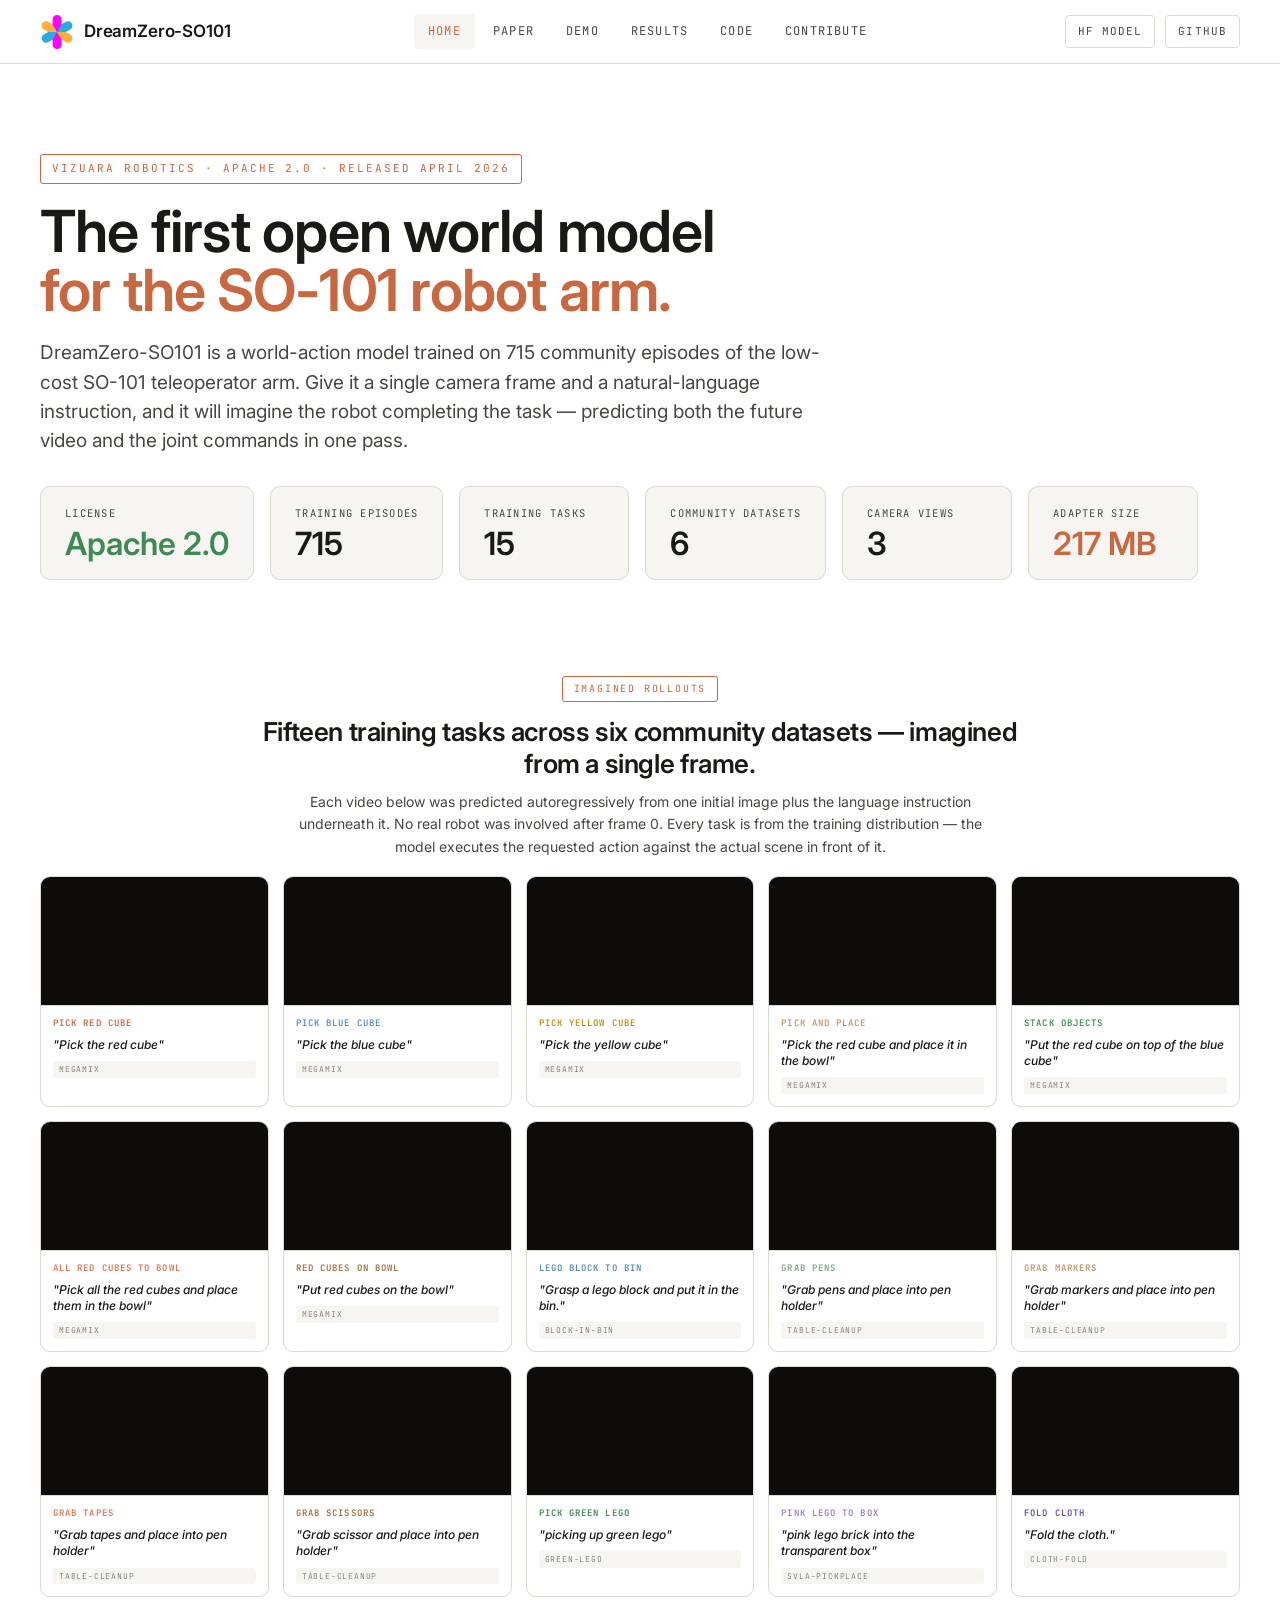
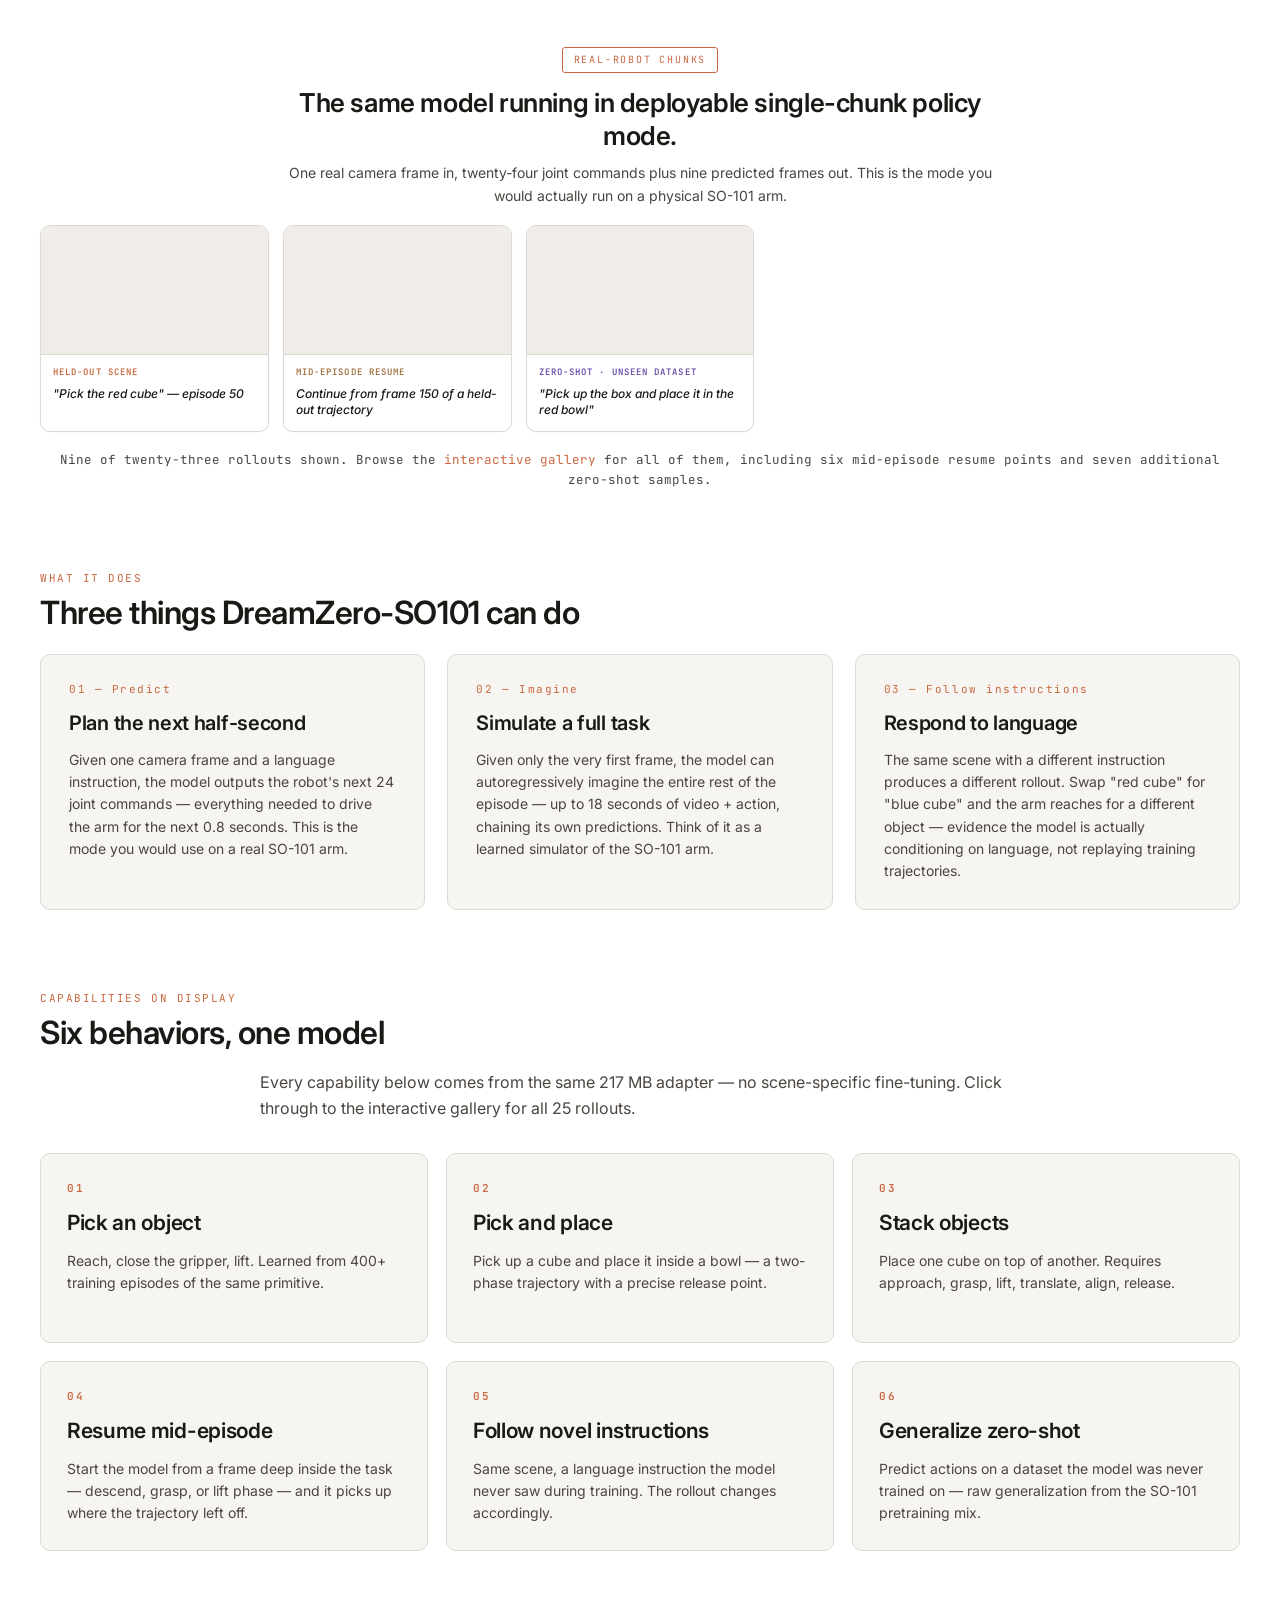
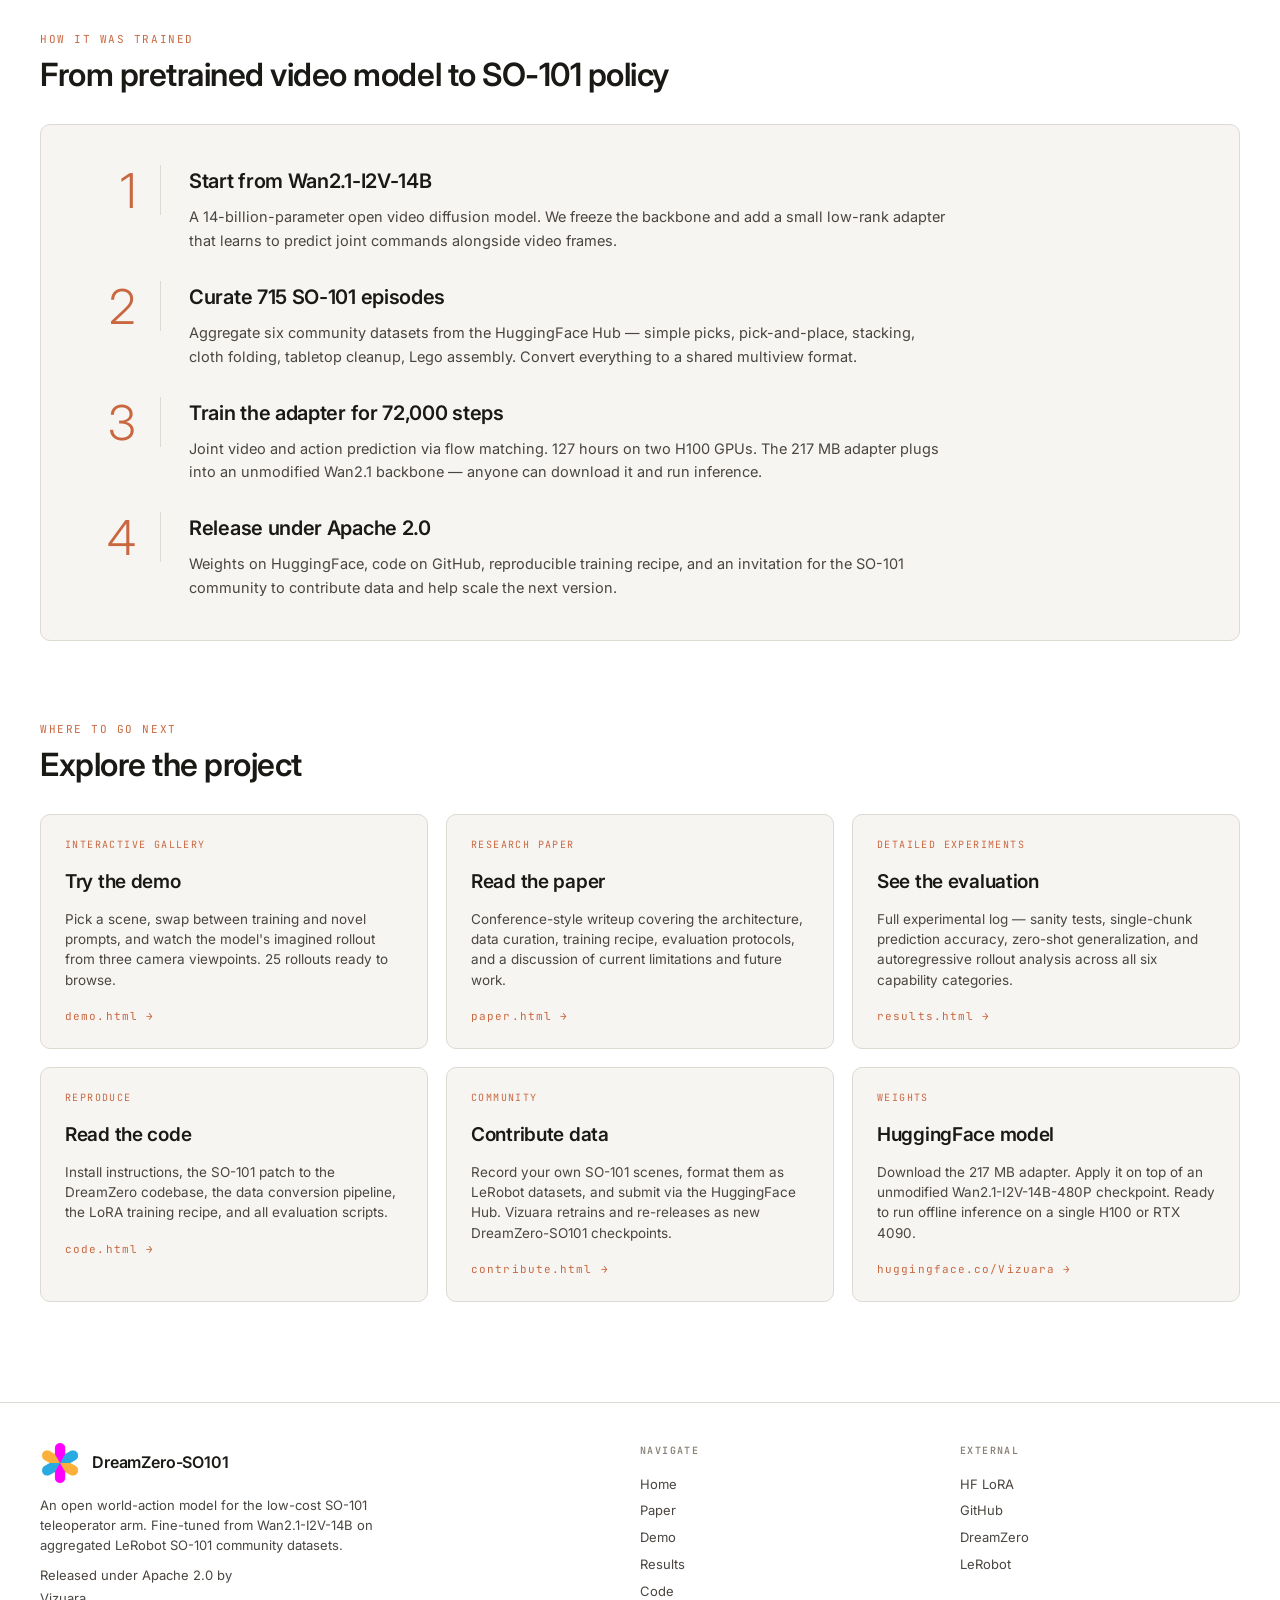
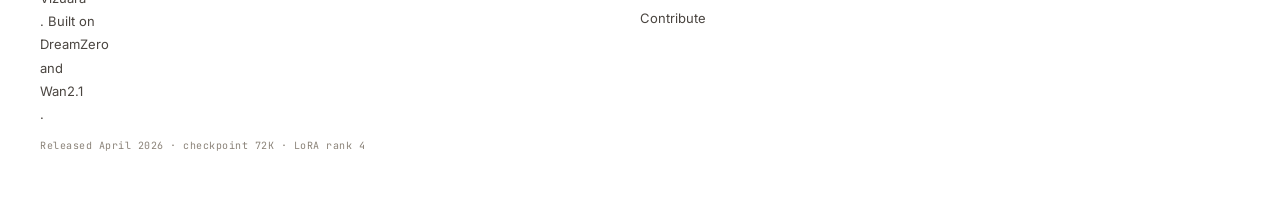
==== commit ee51a442: "Add 11 cross-dataset rollouts: 15 tasks across 6 community datasets New rollouts from megamix (yello" ====
--- a/index.html
+++ b/index.html
@@ -52,7 +52,11 @@
         <span class="value">715</span>
       </div>
       <div class="score-pill">
-        <span class="label">Task categories</span>
+        <span class="label">Training tasks</span>
+        <span class="value">15</span>
+      </div>
+      <div class="score-pill">
+        <span class="label">Community datasets</span>
         <span class="value">6</span>
       </div>
       <div class="score-pill">
@@ -66,32 +70,173 @@
     </div>
   </section>
 
-  <!-- Hero video carousel -->
+  <!-- Hero video carousel — training-data rollouts the model completes end-to-end -->
+  <div class="carousel-section-head">
+    <span class="cs-eyebrow">Imagined rollouts</span>
+    <h3 class="cs-title">Fifteen training tasks across six community datasets — imagined from a single frame.</h3>
+    <p class="cs-sub">Each video below was predicted autoregressively from one initial image plus the language instruction underneath it. No real robot was involved after frame 0. Every task is from the training distribution — the model executes the requested action against the actual scene in front of it.</p>
+  </div>
   <section class="hero-carousel">
+    <!-- === whosricky/so101-megamix-v1 === -->
     <div class="hero-clip">
       <video src="gallery/ep000_train/rollout_front.mp4" autoplay loop muted playsinline></video>
       <div class="meta">
-        <div class="ep">Pick an object</div>
+        <div class="ep" style="color:#C96840">Pick red cube</div>
         <div class="prompt">"Pick the red cube"</div>
+        <div class="src-tag">megamix</div>
+      </div>
+    </div>
+    <div class="hero-clip">
+      <video src="gallery/pick_blue_ep62/rollout_front.mp4" autoplay loop muted playsinline></video>
+      <div class="meta">
+        <div class="ep" style="color:#5B8CB8">Pick blue cube</div>
+        <div class="prompt">"Pick the blue cube"</div>
+        <div class="src-tag">megamix</div>
+      </div>
+    </div>
+    <div class="hero-clip">
+      <video src="gallery/mm_yellow_ep127/rollout_front.mp4" autoplay loop muted playsinline></video>
+      <div class="meta">
+        <div class="ep" style="color:#B8920A">Pick yellow cube</div>
+        <div class="prompt">"Pick the yellow cube"</div>
+        <div class="src-tag">megamix</div>
       </div>
     </div>
     <div class="hero-clip">
       <video src="gallery/ep245_train/rollout_front.mp4" autoplay loop muted playsinline></video>
       <div class="meta">
-        <div class="ep">Pick and place</div>
+        <div class="ep" style="color:#C4956A">Pick and place</div>
         <div class="prompt">"Pick the red cube and place it in the bowl"</div>
+        <div class="src-tag">megamix</div>
       </div>
     </div>
     <div class="hero-clip">
       <video src="gallery/ep206_train/rollout_front.mp4" autoplay loop muted playsinline></video>
       <div class="meta">
-        <div class="ep">Stack objects</div>
+        <div class="ep" style="color:#3D8A54">Stack objects</div>
         <div class="prompt">"Put the red cube on top of the blue cube"</div>
-      </div>
-    </div>
-  </section>
-  <p class="muted" style="font-size:12.5px;margin-top:6px;font-family:var(--font-mono);text-align:center">
-    Three imagined rollouts from the model. Every frame you see was predicted from a single initial image plus the language instruction — no real robot was involved after frame 0. Browse all 23 in the <a href="demo.html">interactive gallery</a>.
+        <div class="src-tag">megamix</div>
+      </div>
+    </div>
+    <div class="hero-clip">
+      <video src="gallery/mm_pick_all_red_ep269/rollout_front.mp4" autoplay loop muted playsinline></video>
+      <div class="meta">
+        <div class="ep" style="color:#D97757">All red cubes to bowl</div>
+        <div class="prompt">"Pick all the red cubes and place them in the bowl"</div>
+        <div class="src-tag">megamix</div>
+      </div>
+    </div>
+    <div class="hero-clip">
+      <video src="gallery/mm_red_on_bowl_ep357/rollout_front.mp4" autoplay loop muted playsinline></video>
+      <div class="meta">
+        <div class="ep" style="color:#A07040">Red cubes on bowl</div>
+        <div class="prompt">"Put red cubes on the bowl"</div>
+        <div class="src-tag">megamix</div>
+      </div>
+    </div>
+    <!-- === lipsop/so101-block-in-bin-100ep === -->
+    <div class="hero-clip">
+      <video src="gallery/block_in_bin_ep0/rollout_front.mp4" autoplay loop muted playsinline></video>
+      <div class="meta">
+        <div class="ep" style="color:#5B8CB8">Lego block to bin</div>
+        <div class="prompt">"Grasp a lego block and put it in the bin."</div>
+        <div class="src-tag">block-in-bin</div>
+      </div>
+    </div>
+    <!-- === youliangtan/so101-table-cleanup === -->
+    <div class="hero-clip">
+      <video src="gallery/table_pens_ep0/rollout_front.mp4" autoplay loop muted playsinline></video>
+      <div class="meta">
+        <div class="ep" style="color:#7DA488">Grab pens</div>
+        <div class="prompt">"Grab pens and place into pen holder"</div>
+        <div class="src-tag">table-cleanup</div>
+      </div>
+    </div>
+    <div class="hero-clip">
+      <video src="gallery/table_markers_ep20/rollout_front.mp4" autoplay loop muted playsinline></video>
+      <div class="meta">
+        <div class="ep" style="color:#C4956A">Grab markers</div>
+        <div class="prompt">"Grab markers and place into pen holder"</div>
+        <div class="src-tag">table-cleanup</div>
+      </div>
+    </div>
+    <div class="hero-clip">
+      <video src="gallery/table_tapes_ep40/rollout_front.mp4" autoplay loop muted playsinline></video>
+      <div class="meta">
+        <div class="ep" style="color:#D97757">Grab tapes</div>
+        <div class="prompt">"Grab tapes and place into pen holder"</div>
+        <div class="src-tag">table-cleanup</div>
+      </div>
+    </div>
+    <div class="hero-clip">
+      <video src="gallery/table_scissor_ep60/rollout_front.mp4" autoplay loop muted playsinline></video>
+      <div class="meta">
+        <div class="ep" style="color:#A07040">Grab scissors</div>
+        <div class="prompt">"Grab scissor and place into pen holder"</div>
+        <div class="src-tag">table-cleanup</div>
+      </div>
+    </div>
+    <!-- === G3ND3K/so101_picking_up_green_lego_big === -->
+    <div class="hero-clip">
+      <video src="gallery/green_lego_ep0/rollout_front.mp4" autoplay loop muted playsinline></video>
+      <div class="meta">
+        <div class="ep" style="color:#3D8A54">Pick green lego</div>
+        <div class="prompt">"picking up green lego"</div>
+        <div class="src-tag">green-lego</div>
+      </div>
+    </div>
+    <!-- === lerobot/svla_so101_pickplace === -->
+    <div class="hero-clip">
+      <video src="gallery/pink_pickplace_ep0/rollout_front.mp4" autoplay loop muted playsinline></video>
+      <div class="meta">
+        <div class="ep" style="color:#9B7EC8">Pink lego to box</div>
+        <div class="prompt">"pink lego brick into the transparent box"</div>
+        <div class="src-tag">svla-pickplace</div>
+      </div>
+    </div>
+    <!-- === observabot/so101_cloth_folding1 === -->
+    <div class="hero-clip">
+      <video src="gallery/cloth_fold_ep0/rollout_front.mp4" autoplay loop muted playsinline></video>
+      <div class="meta">
+        <div class="ep" style="color:#6A4EA8">Fold cloth</div>
+        <div class="prompt">"Fold the cloth."</div>
+        <div class="src-tag">cloth-fold</div>
+      </div>
+    </div>
+  </section>
+
+  <!-- Second row: real-robot policy chunks + zero-shot unseen dataset -->
+  <div class="carousel-section-head" style="margin-top:48px">
+    <span class="cs-eyebrow">Real-robot chunks</span>
+    <h3 class="cs-title">The same model running in deployable single-chunk policy mode.</h3>
+    <p class="cs-sub">One real camera frame in, twenty-four joint commands plus nine predicted frames out. This is the mode you would actually run on a physical SO-101 arm.</p>
+  </div>
+  <section class="hero-carousel hero-carousel-secondary">
+    <div class="hero-clip">
+      <video src="demo/heldout_ep50/pred_front_slow.mp4" autoplay loop muted playsinline></video>
+      <div class="meta">
+        <div class="ep" style="color:#C96840">Held-out scene</div>
+        <div class="prompt">"Pick the red cube" — episode 50</div>
+      </div>
+    </div>
+    <div class="hero-clip">
+      <video src="demo_mid/ep50_f150_grasp/pred_front_slow.mp4" autoplay loop muted playsinline></video>
+      <div class="meta">
+        <div class="ep" style="color:#A07040">Mid-episode resume</div>
+        <div class="prompt">Continue from frame 150 of a held-out trajectory</div>
+      </div>
+    </div>
+    <div class="hero-clip">
+      <video src="zeroshot_chunk/f000/pred_front.mp4" autoplay loop muted playsinline></video>
+      <div class="meta">
+        <div class="ep" style="color:#6A4EA8">Zero-shot · unseen dataset</div>
+        <div class="prompt">"Pick up the box and place it in the red bowl"</div>
+      </div>
+    </div>
+  </section>
+
+  <p class="muted" style="font-size:12.5px;margin-top:18px;font-family:var(--font-mono);text-align:center">
+    Nine of twenty-three rollouts shown. Browse the <a href="demo.html">interactive gallery</a> for all of them, including six mid-episode resume points and seven additional zero-shot samples.
   </p>
 
   <!-- Plain-English explainer -->
@@ -122,7 +267,7 @@
   <section class="section-head" style="margin-top:80px">
     <div class="eyebrow">Capabilities on display</div>
     <h2>Six behaviors, one model</h2>
-    <p class="lead" style="max-width:760px;margin:16px auto 0">Every capability below comes from the same 217 MB adapter — no scene-specific fine-tuning. Click through to the interactive gallery for all 23 rollouts.</p>
+    <p class="lead" style="max-width:760px;margin:16px auto 0">Every capability below comes from the same 217 MB adapter — no scene-specific fine-tuning. Click through to the interactive gallery for all 25 rollouts.</p>
   </section>
 
   <div class="capability-grid">
@@ -207,7 +352,7 @@
     <a class="cta-card" href="demo.html">
       <span class="tag">Interactive gallery</span>
       <h4>Try the demo</h4>
-      <p>Pick a scene, swap between training and novel prompts, and watch the model's imagined rollout from three camera viewpoints. 23 rollouts ready to browse.</p>
+      <p>Pick a scene, swap between training and novel prompts, and watch the model's imagined rollout from three camera viewpoints. 25 rollouts ready to browse.</p>
       <span class="arrow">demo.html →</span>
     </a>
     <a class="cta-card" href="paper.html">
--- a/assets/css/components.css
+++ b/assets/css/components.css
@@ -1156,50 +1156,105 @@
 /* ====== Hero carousel refinement ====== */
 .hero-carousel {
   display: grid;
-  grid-template-columns: repeat(3, 1fr);
-  gap: 16px;
-  margin-top: 46px;
-}
-@media (max-width: 900px) { .hero-carousel { grid-template-columns: 1fr; } }
+  grid-template-columns: repeat(5, 1fr);
+  gap: 14px;
+  margin-top: 18px;
+}
+@media (max-width: 1100px) { .hero-carousel { grid-template-columns: repeat(3, 1fr); } }
+@media (max-width: 700px) { .hero-carousel { grid-template-columns: repeat(2, 1fr); } }
+@media (max-width: 480px) { .hero-carousel { grid-template-columns: 1fr; } }
 .hero-clip {
-  background: var(--panel);
-  border: 1px solid var(--line);
-  border-radius: var(--radius);
+  background: #fff;
+  border: 1px solid var(--line);
+  border-radius: 10px;
   overflow: hidden;
   position: relative;
   transition: all .2s ease;
+  box-shadow: 0 1px 3px rgba(26,25,21,0.025);
 }
 .hero-clip:hover {
   border-color: var(--accent);
-  transform: translateY(-2px);
+  transform: translateY(-3px);
+  box-shadow: 0 8px 22px rgba(201,104,64,0.10);
 }
 .hero-clip video {
   width: 100%;
   aspect-ratio: 16 / 9;
   display: block;
   object-fit: cover;
-  background: #000;
+  background: #0d0c0a;
 }
 .hero-clip .meta {
-  padding: 14px 18px 16px;
+  padding: 10px 12px 12px;
   border-top: 1px solid var(--line);
 }
 .hero-clip .meta .ep {
   font-family: var(--font-mono);
-  font-size: 10.5px;
-  letter-spacing: 0.14em;
+  font-size: 9px;
+  letter-spacing: 0.12em;
   text-transform: uppercase;
   color: var(--accent);
   font-weight: 600;
 }
 .hero-clip .meta .prompt {
   font-family: var(--font-serif);
-  font-size: 15px;
+  font-size: 12px;
   font-weight: 500;
   color: var(--ink);
   font-style: italic;
-  margin-top: 6px;
-  line-height: 1.4;
+  margin-top: 4px;
+  line-height: 1.35;
+}
+.hero-clip .meta .src-tag {
+  font-family: var(--font-mono);
+  font-size: 8px;
+  letter-spacing: 0.1em;
+  text-transform: uppercase;
+  color: var(--ink-faint);
+  margin-top: 5px;
+  padding: 2px 6px;
+  background: var(--panel);
+  border-radius: 3px;
+  display: inline-block;
+}
+
+/* Subhead above each carousel row */
+.carousel-section-head {
+  margin-top: 56px;
+  margin-bottom: 18px;
+  text-align: center;
+}
+.carousel-section-head .cs-eyebrow {
+  display: inline-block;
+  font-family: var(--font-mono);
+  font-size: 10px;
+  letter-spacing: 0.18em;
+  text-transform: uppercase;
+  color: var(--accent);
+  padding: 4px 11px;
+  border: 1px solid var(--accent);
+  border-radius: 3px;
+  margin-bottom: 14px;
+}
+.carousel-section-head .cs-title {
+  font-family: var(--font-serif);
+  font-size: 26px;
+  font-weight: 600;
+  letter-spacing: -0.015em;
+  color: var(--ink);
+  line-height: 1.25;
+  margin: 0 auto 10px;
+  max-width: 760px;
+}
+.carousel-section-head .cs-sub {
+  font-size: 14px;
+  color: var(--ink-dim);
+  max-width: 720px;
+  margin: 0 auto;
+  line-height: 1.6;
+}
+.hero-carousel-secondary .hero-clip video {
+  background: #f0ede8;
 }
 
 /* ======================================================================
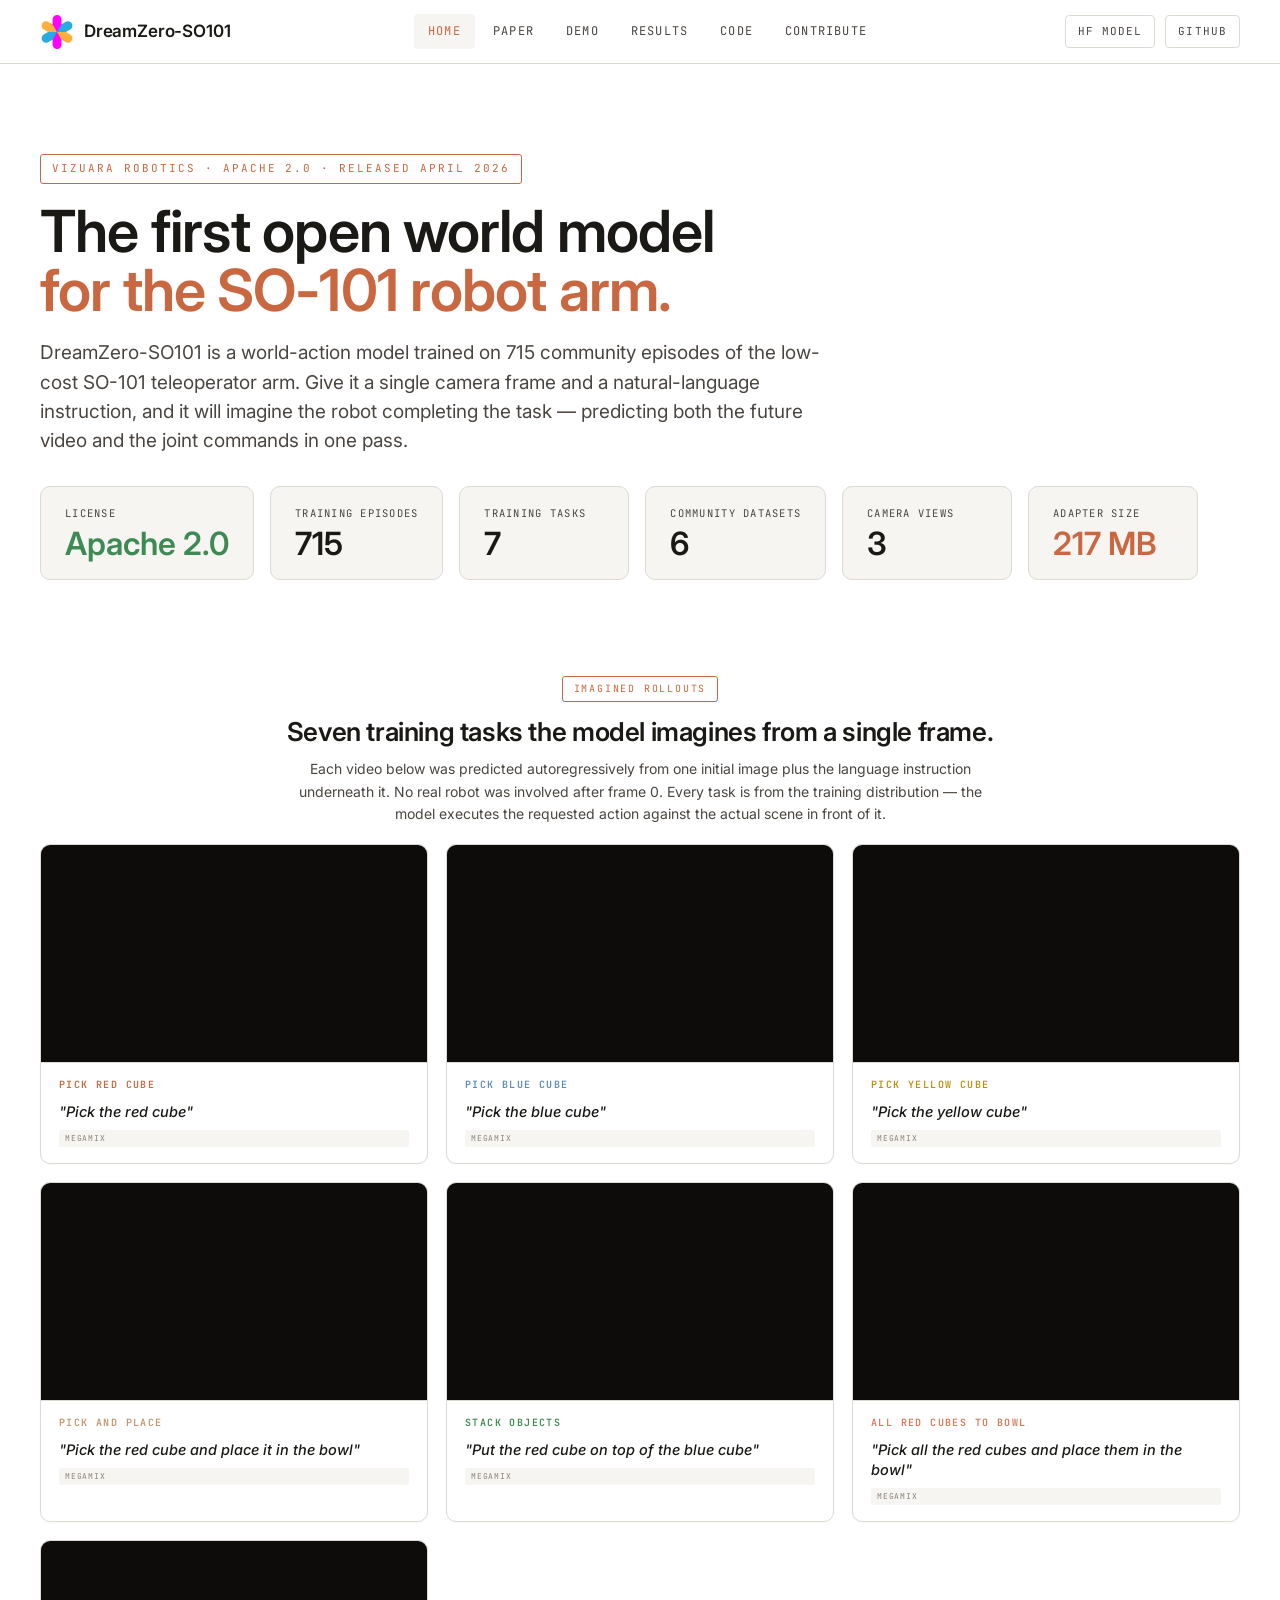
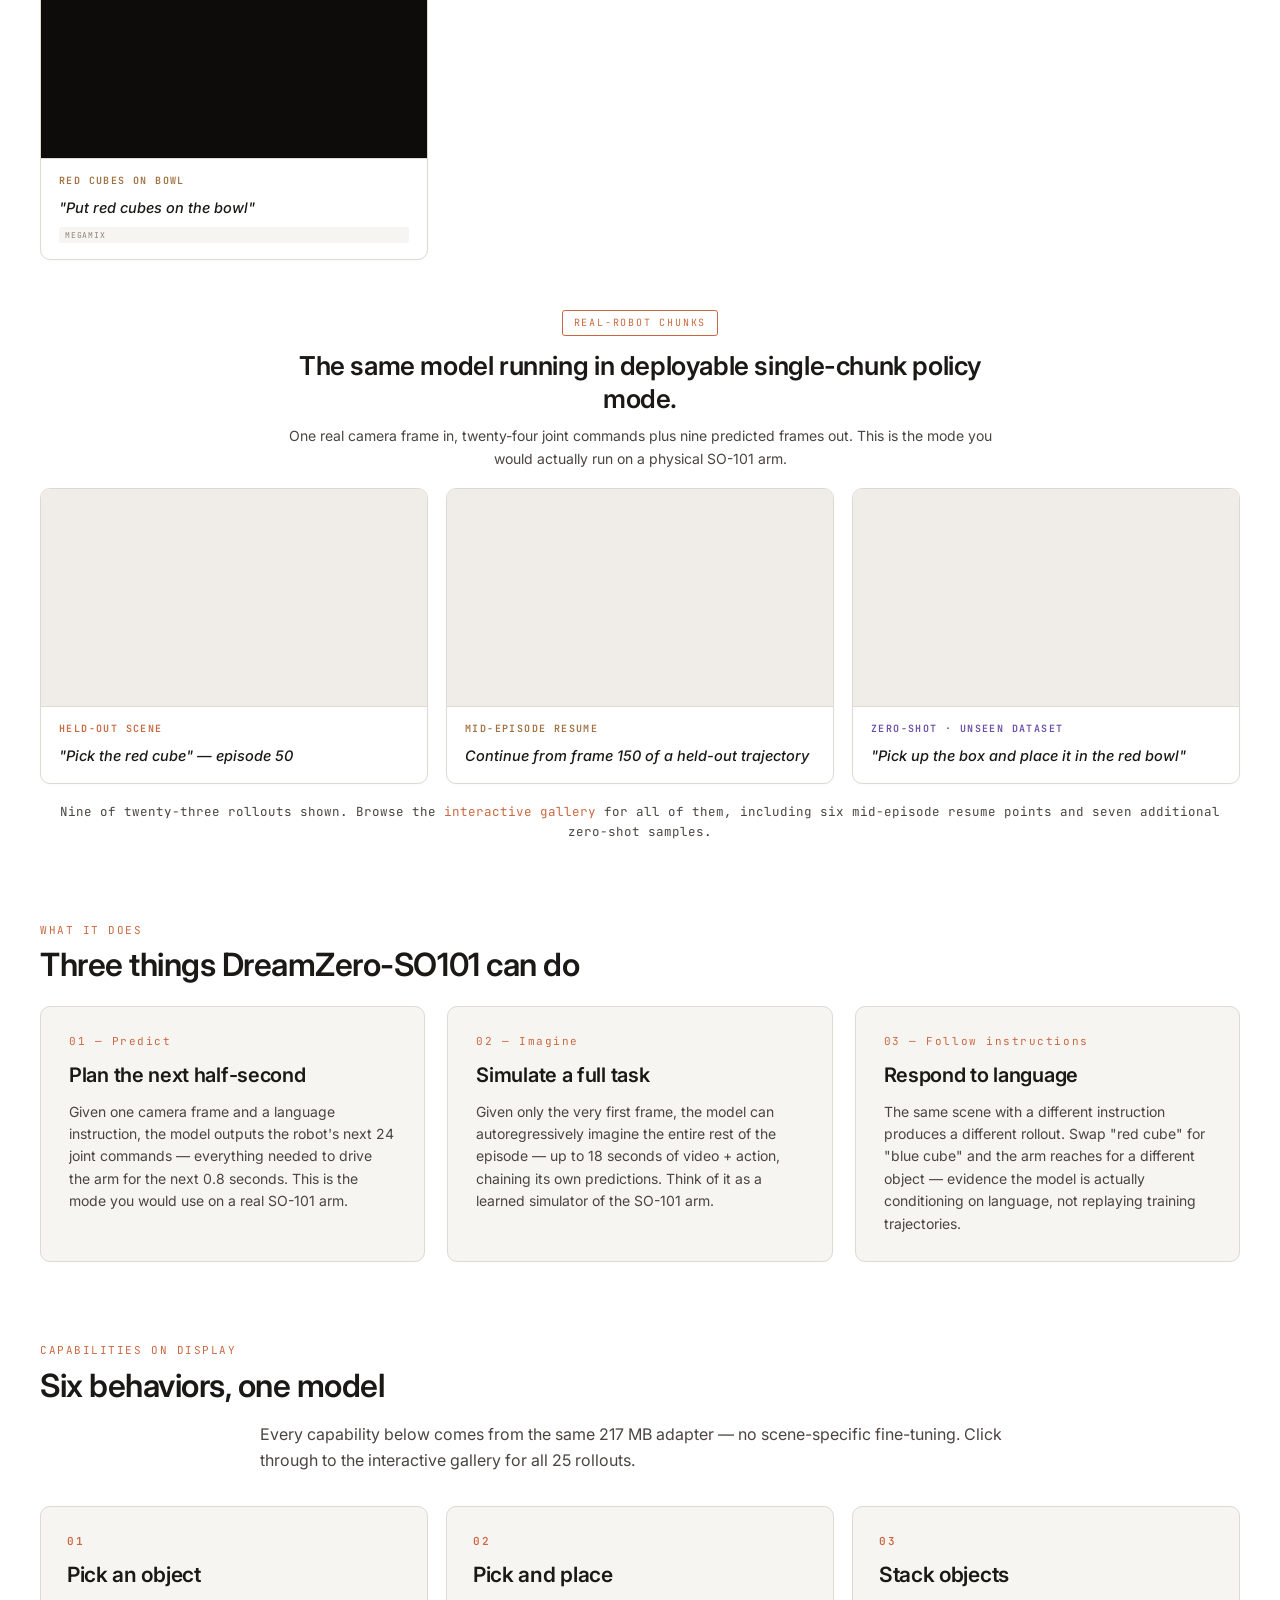
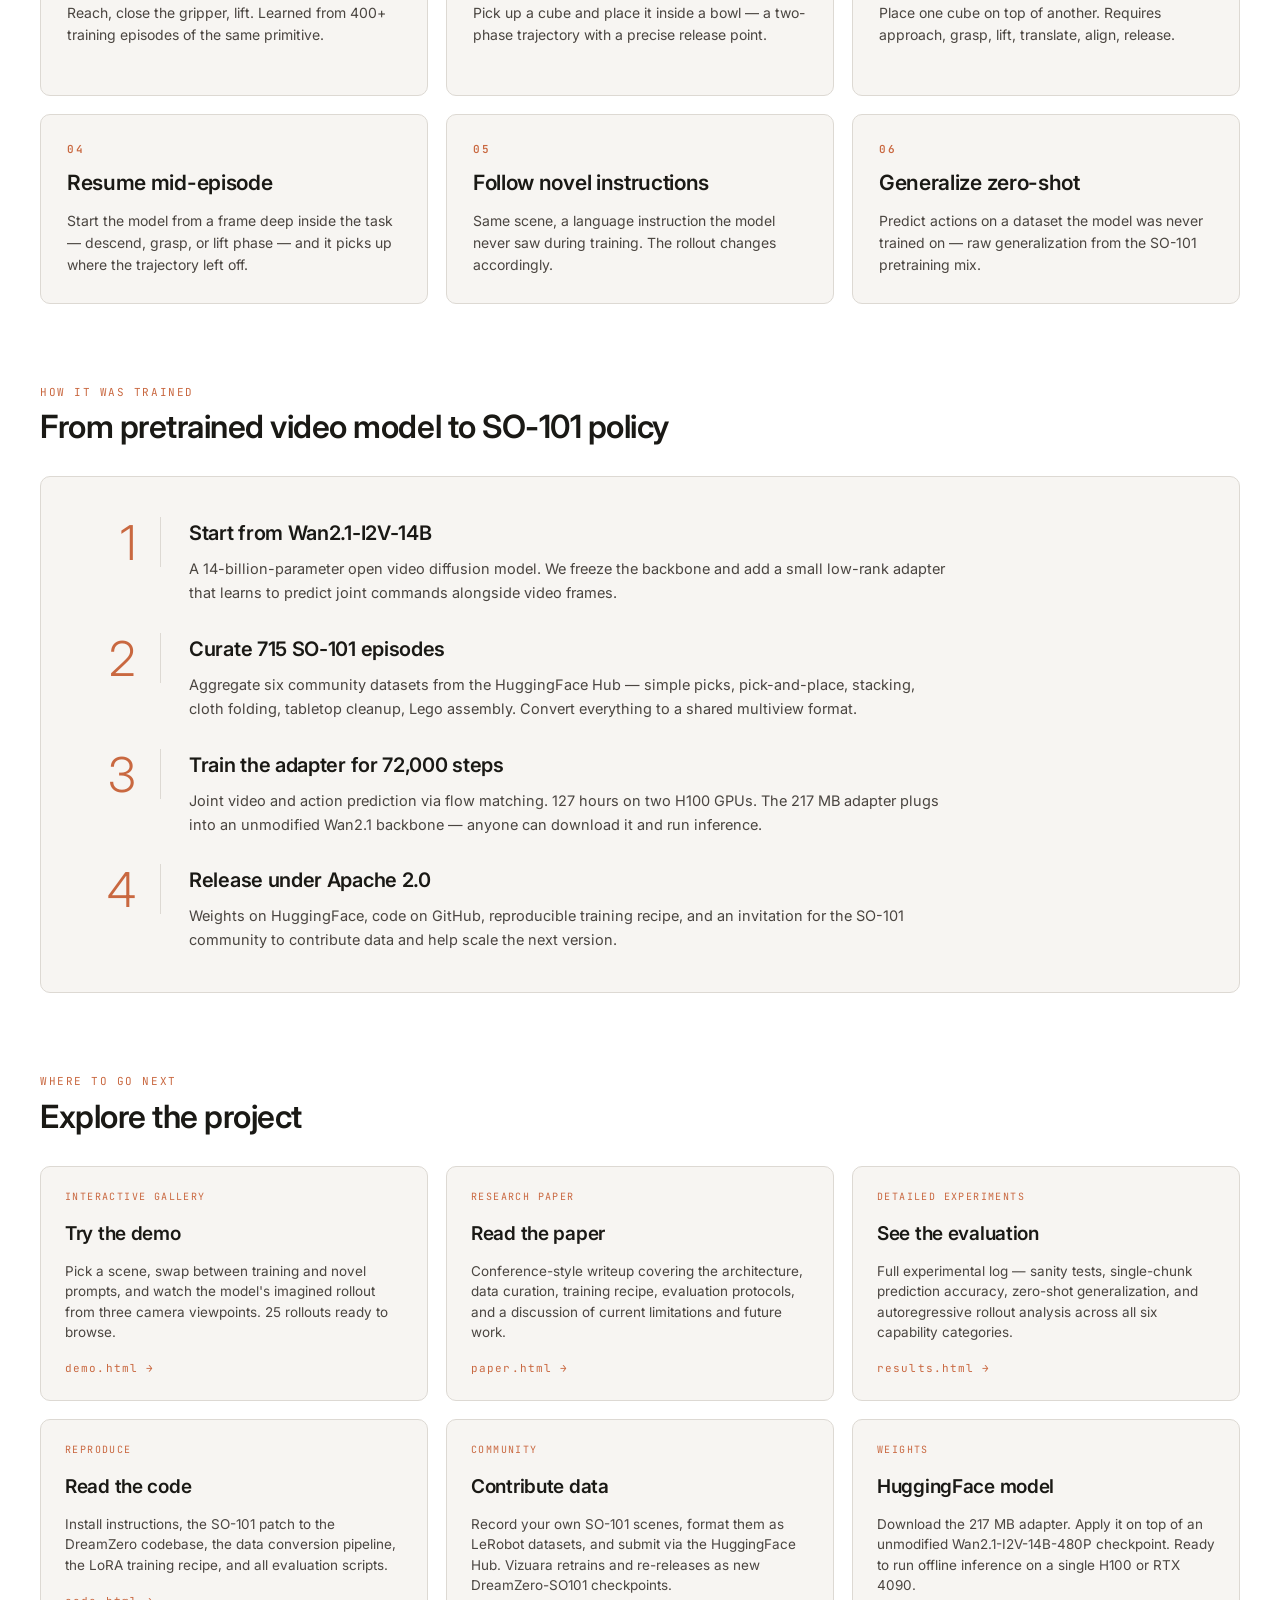
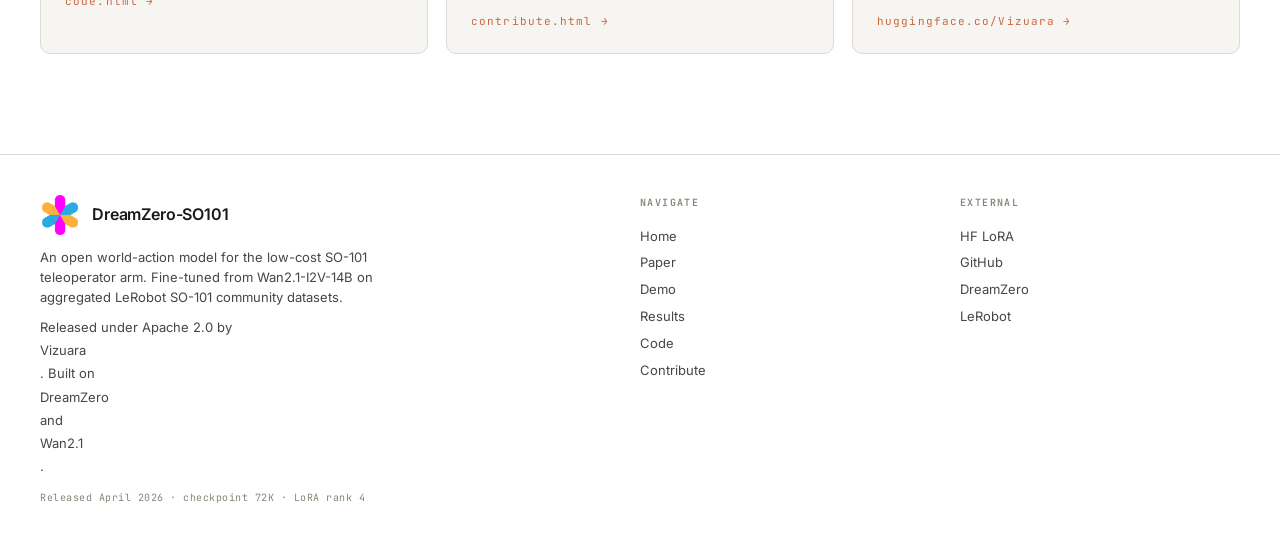
==== commit 64795a67: "Remove 8 non-megamix rollouts from home carousel (quality issues) Keep 7 megamix-only tiles: pick re" ====
--- a/index.html
+++ b/index.html
@@ -53,7 +53,7 @@
       </div>
       <div class="score-pill">
         <span class="label">Training tasks</span>
-        <span class="value">15</span>
+        <span class="value">7</span>
       </div>
       <div class="score-pill">
         <span class="label">Community datasets</span>
@@ -73,7 +73,7 @@
   <!-- Hero video carousel — training-data rollouts the model completes end-to-end -->
   <div class="carousel-section-head">
     <span class="cs-eyebrow">Imagined rollouts</span>
-    <h3 class="cs-title">Fifteen training tasks across six community datasets — imagined from a single frame.</h3>
+    <h3 class="cs-title">Seven training tasks the model imagines from a single frame.</h3>
     <p class="cs-sub">Each video below was predicted autoregressively from one initial image plus the language instruction underneath it. No real robot was involved after frame 0. Every task is from the training distribution — the model executes the requested action against the actual scene in front of it.</p>
   </div>
   <section class="hero-carousel">
@@ -132,75 +132,6 @@
         <div class="ep" style="color:#A07040">Red cubes on bowl</div>
         <div class="prompt">"Put red cubes on the bowl"</div>
         <div class="src-tag">megamix</div>
-      </div>
-    </div>
-    <!-- === lipsop/so101-block-in-bin-100ep === -->
-    <div class="hero-clip">
-      <video src="gallery/block_in_bin_ep0/rollout_front.mp4" autoplay loop muted playsinline></video>
-      <div class="meta">
-        <div class="ep" style="color:#5B8CB8">Lego block to bin</div>
-        <div class="prompt">"Grasp a lego block and put it in the bin."</div>
-        <div class="src-tag">block-in-bin</div>
-      </div>
-    </div>
-    <!-- === youliangtan/so101-table-cleanup === -->
-    <div class="hero-clip">
-      <video src="gallery/table_pens_ep0/rollout_front.mp4" autoplay loop muted playsinline></video>
-      <div class="meta">
-        <div class="ep" style="color:#7DA488">Grab pens</div>
-        <div class="prompt">"Grab pens and place into pen holder"</div>
-        <div class="src-tag">table-cleanup</div>
-      </div>
-    </div>
-    <div class="hero-clip">
-      <video src="gallery/table_markers_ep20/rollout_front.mp4" autoplay loop muted playsinline></video>
-      <div class="meta">
-        <div class="ep" style="color:#C4956A">Grab markers</div>
-        <div class="prompt">"Grab markers and place into pen holder"</div>
-        <div class="src-tag">table-cleanup</div>
-      </div>
-    </div>
-    <div class="hero-clip">
-      <video src="gallery/table_tapes_ep40/rollout_front.mp4" autoplay loop muted playsinline></video>
-      <div class="meta">
-        <div class="ep" style="color:#D97757">Grab tapes</div>
-        <div class="prompt">"Grab tapes and place into pen holder"</div>
-        <div class="src-tag">table-cleanup</div>
-      </div>
-    </div>
-    <div class="hero-clip">
-      <video src="gallery/table_scissor_ep60/rollout_front.mp4" autoplay loop muted playsinline></video>
-      <div class="meta">
-        <div class="ep" style="color:#A07040">Grab scissors</div>
-        <div class="prompt">"Grab scissor and place into pen holder"</div>
-        <div class="src-tag">table-cleanup</div>
-      </div>
-    </div>
-    <!-- === G3ND3K/so101_picking_up_green_lego_big === -->
-    <div class="hero-clip">
-      <video src="gallery/green_lego_ep0/rollout_front.mp4" autoplay loop muted playsinline></video>
-      <div class="meta">
-        <div class="ep" style="color:#3D8A54">Pick green lego</div>
-        <div class="prompt">"picking up green lego"</div>
-        <div class="src-tag">green-lego</div>
-      </div>
-    </div>
-    <!-- === lerobot/svla_so101_pickplace === -->
-    <div class="hero-clip">
-      <video src="gallery/pink_pickplace_ep0/rollout_front.mp4" autoplay loop muted playsinline></video>
-      <div class="meta">
-        <div class="ep" style="color:#9B7EC8">Pink lego to box</div>
-        <div class="prompt">"pink lego brick into the transparent box"</div>
-        <div class="src-tag">svla-pickplace</div>
-      </div>
-    </div>
-    <!-- === observabot/so101_cloth_folding1 === -->
-    <div class="hero-clip">
-      <video src="gallery/cloth_fold_ep0/rollout_front.mp4" autoplay loop muted playsinline></video>
-      <div class="meta">
-        <div class="ep" style="color:#6A4EA8">Fold cloth</div>
-        <div class="prompt">"Fold the cloth."</div>
-        <div class="src-tag">cloth-fold</div>
       </div>
     </div>
   </section>
--- a/assets/css/components.css
+++ b/assets/css/components.css
@@ -1156,12 +1156,11 @@
 /* ====== Hero carousel refinement ====== */
 .hero-carousel {
   display: grid;
-  grid-template-columns: repeat(5, 1fr);
-  gap: 14px;
+  grid-template-columns: repeat(3, 1fr);
+  gap: 18px;
   margin-top: 18px;
 }
-@media (max-width: 1100px) { .hero-carousel { grid-template-columns: repeat(3, 1fr); } }
-@media (max-width: 700px) { .hero-carousel { grid-template-columns: repeat(2, 1fr); } }
+@media (max-width: 900px) { .hero-carousel { grid-template-columns: repeat(2, 1fr); } }
 @media (max-width: 480px) { .hero-carousel { grid-template-columns: 1fr; } }
 .hero-clip {
   background: #fff;
@@ -1185,25 +1184,25 @@
   background: #0d0c0a;
 }
 .hero-clip .meta {
-  padding: 10px 12px 12px;
+  padding: 14px 18px 16px;
   border-top: 1px solid var(--line);
 }
 .hero-clip .meta .ep {
   font-family: var(--font-mono);
-  font-size: 9px;
-  letter-spacing: 0.12em;
+  font-size: 10px;
+  letter-spacing: 0.14em;
   text-transform: uppercase;
   color: var(--accent);
   font-weight: 600;
 }
 .hero-clip .meta .prompt {
   font-family: var(--font-serif);
-  font-size: 12px;
+  font-size: 14.5px;
   font-weight: 500;
   color: var(--ink);
   font-style: italic;
-  margin-top: 4px;
-  line-height: 1.35;
+  margin-top: 6px;
+  line-height: 1.4;
 }
 .hero-clip .meta .src-tag {
   font-family: var(--font-mono);
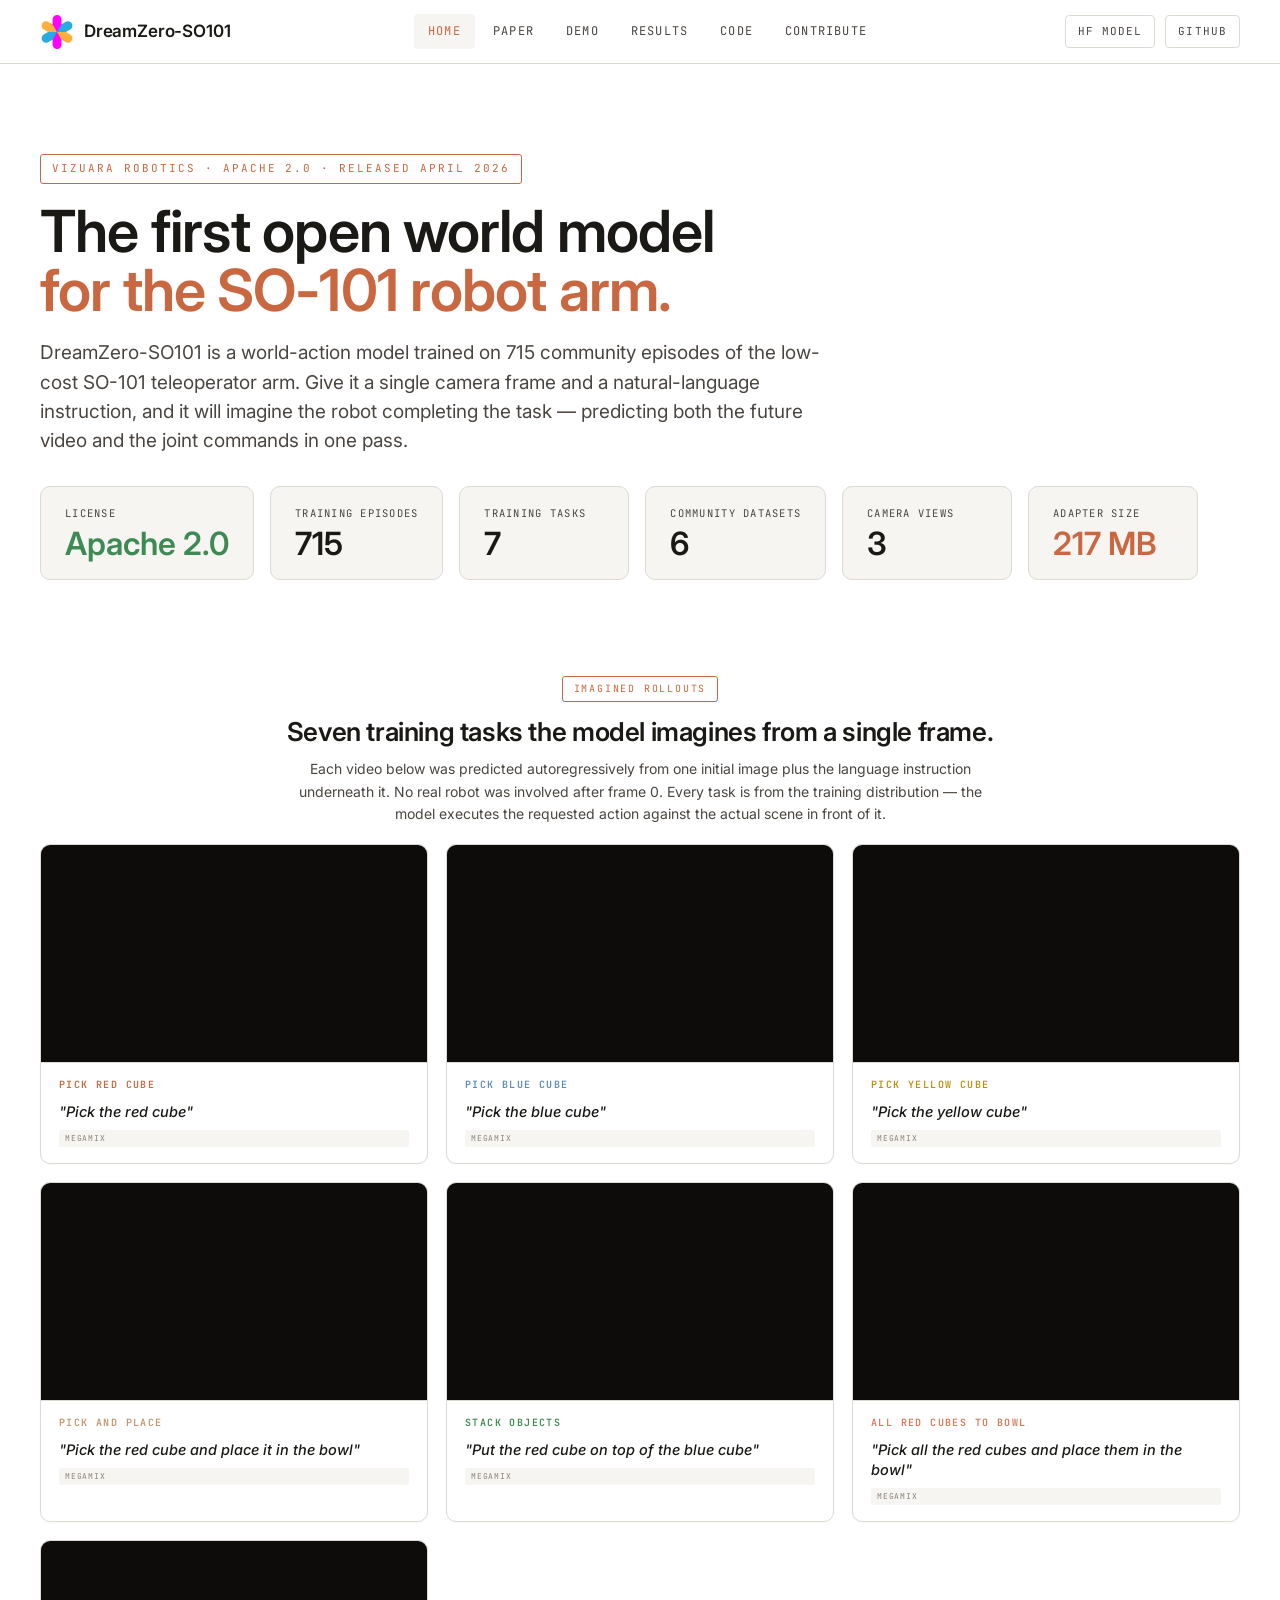
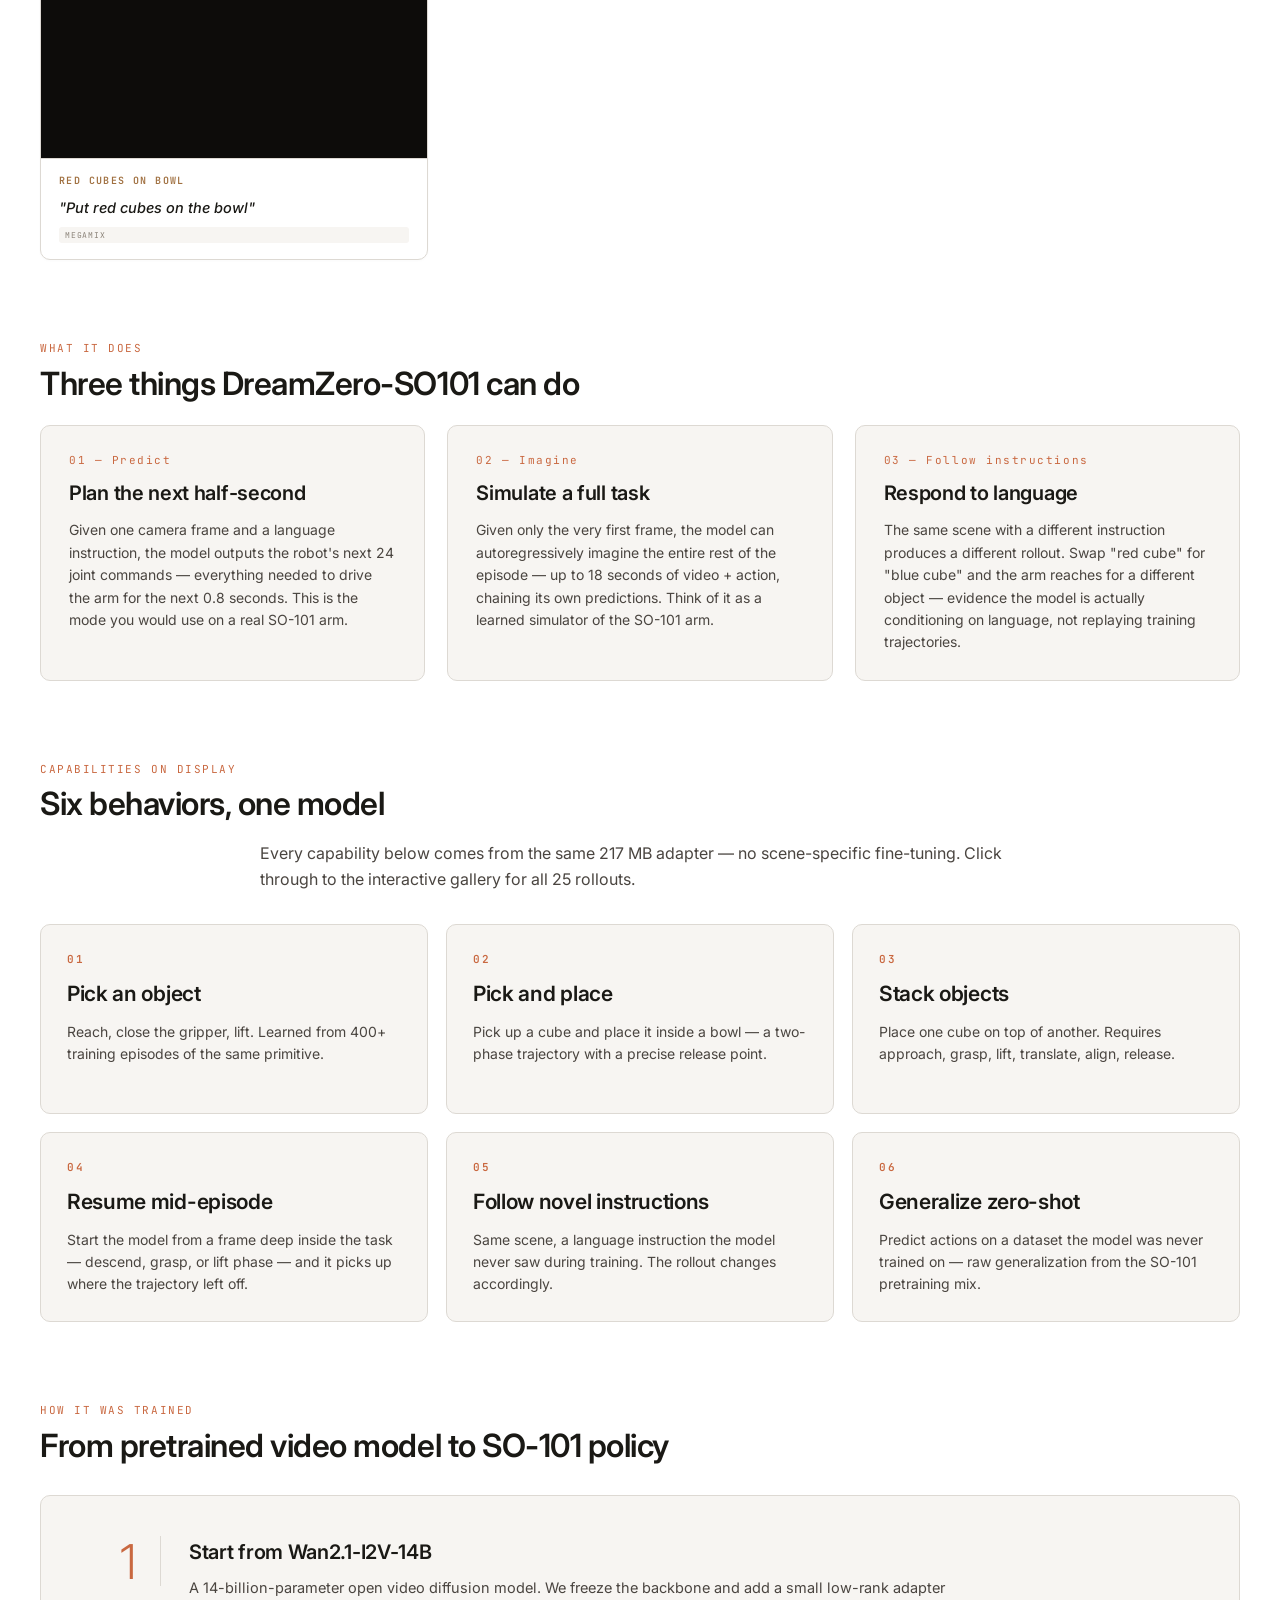
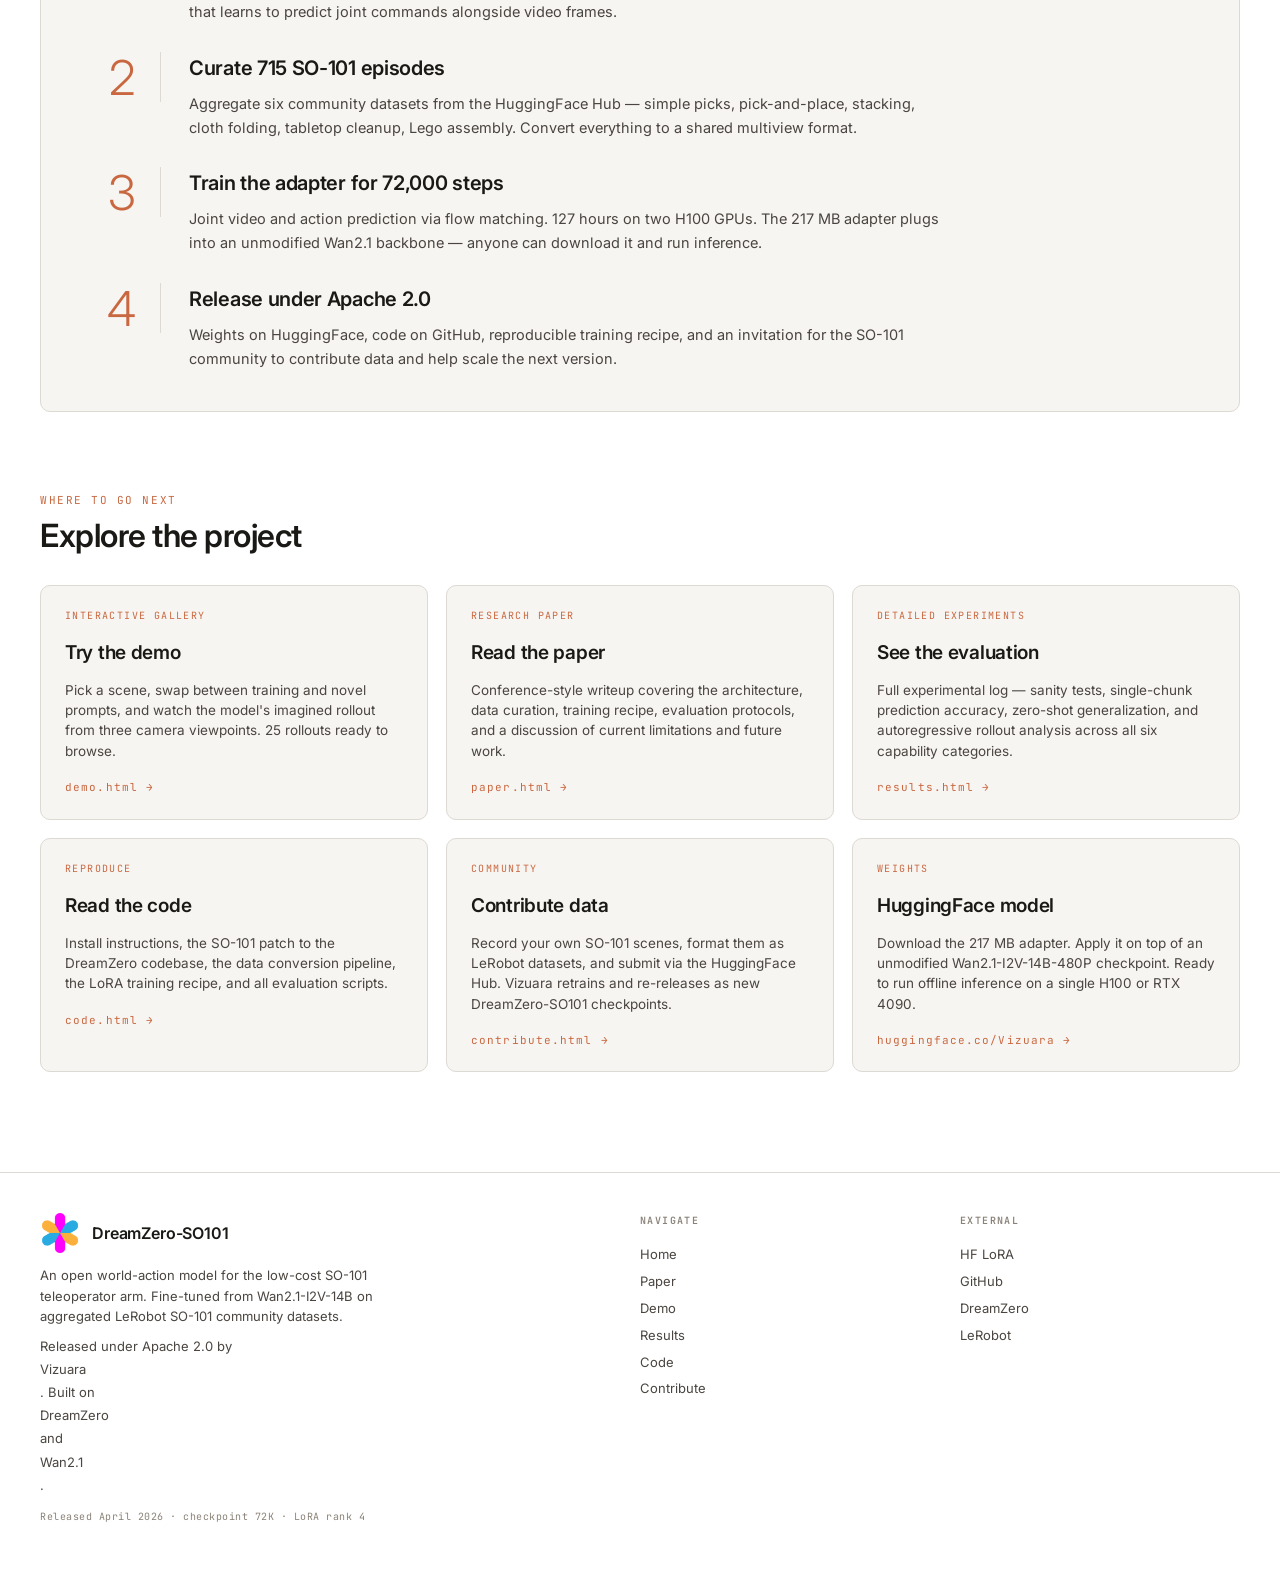
==== commit 445913f1: "Move all GitHub links from RajatDandekar to Vizuara-AI-Lab org Co-Authored-By: Claude Opus 4.6 <nore" ====
--- a/index.html
+++ b/index.html
@@ -27,7 +27,7 @@
     </div>
     <div class="topnav-ext">
       <a href="https://huggingface.co/Vizuara/dreamzero-so101-lora" target="_blank" rel="noopener">HF Model</a>
-      <a href="https://github.com/RajatDandekar/dreamzero-so101" target="_blank" rel="noopener">GitHub</a>
+      <a href="https://github.com/Vizuara-AI-Lab/dreamzero-so101" target="_blank" rel="noopener">GitHub</a>
     </div>
   </div>
 </nav>
@@ -135,40 +135,6 @@
       </div>
     </div>
   </section>
-
-  <!-- Second row: real-robot policy chunks + zero-shot unseen dataset -->
-  <div class="carousel-section-head" style="margin-top:48px">
-    <span class="cs-eyebrow">Real-robot chunks</span>
-    <h3 class="cs-title">The same model running in deployable single-chunk policy mode.</h3>
-    <p class="cs-sub">One real camera frame in, twenty-four joint commands plus nine predicted frames out. This is the mode you would actually run on a physical SO-101 arm.</p>
-  </div>
-  <section class="hero-carousel hero-carousel-secondary">
-    <div class="hero-clip">
-      <video src="demo/heldout_ep50/pred_front_slow.mp4" autoplay loop muted playsinline></video>
-      <div class="meta">
-        <div class="ep" style="color:#C96840">Held-out scene</div>
-        <div class="prompt">"Pick the red cube" — episode 50</div>
-      </div>
-    </div>
-    <div class="hero-clip">
-      <video src="demo_mid/ep50_f150_grasp/pred_front_slow.mp4" autoplay loop muted playsinline></video>
-      <div class="meta">
-        <div class="ep" style="color:#A07040">Mid-episode resume</div>
-        <div class="prompt">Continue from frame 150 of a held-out trajectory</div>
-      </div>
-    </div>
-    <div class="hero-clip">
-      <video src="zeroshot_chunk/f000/pred_front.mp4" autoplay loop muted playsinline></video>
-      <div class="meta">
-        <div class="ep" style="color:#6A4EA8">Zero-shot · unseen dataset</div>
-        <div class="prompt">"Pick up the box and place it in the red bowl"</div>
-      </div>
-    </div>
-  </section>
-
-  <p class="muted" style="font-size:12.5px;margin-top:18px;font-family:var(--font-mono);text-align:center">
-    Nine of twenty-three rollouts shown. Browse the <a href="demo.html">interactive gallery</a> for all of them, including six mid-episode resume points and seven additional zero-shot samples.
-  </p>
 
   <!-- Plain-English explainer -->
   <section class="section-head" style="margin-top:80px">
@@ -339,7 +305,7 @@
   <div>
     <h5>External</h5>
     <a href="https://huggingface.co/Vizuara/dreamzero-so101-lora" target="_blank" rel="noopener">HF LoRA</a>
-    <a href="https://github.com/RajatDandekar/dreamzero-so101" target="_blank" rel="noopener">GitHub</a>
+    <a href="https://github.com/Vizuara-AI-Lab/dreamzero-so101" target="_blank" rel="noopener">GitHub</a>
     <a href="https://github.com/dreamzero0/dreamzero" target="_blank" rel="noopener">DreamZero</a>
     <a href="https://github.com/huggingface/lerobot" target="_blank" rel="noopener">LeRobot</a>
   </div>
